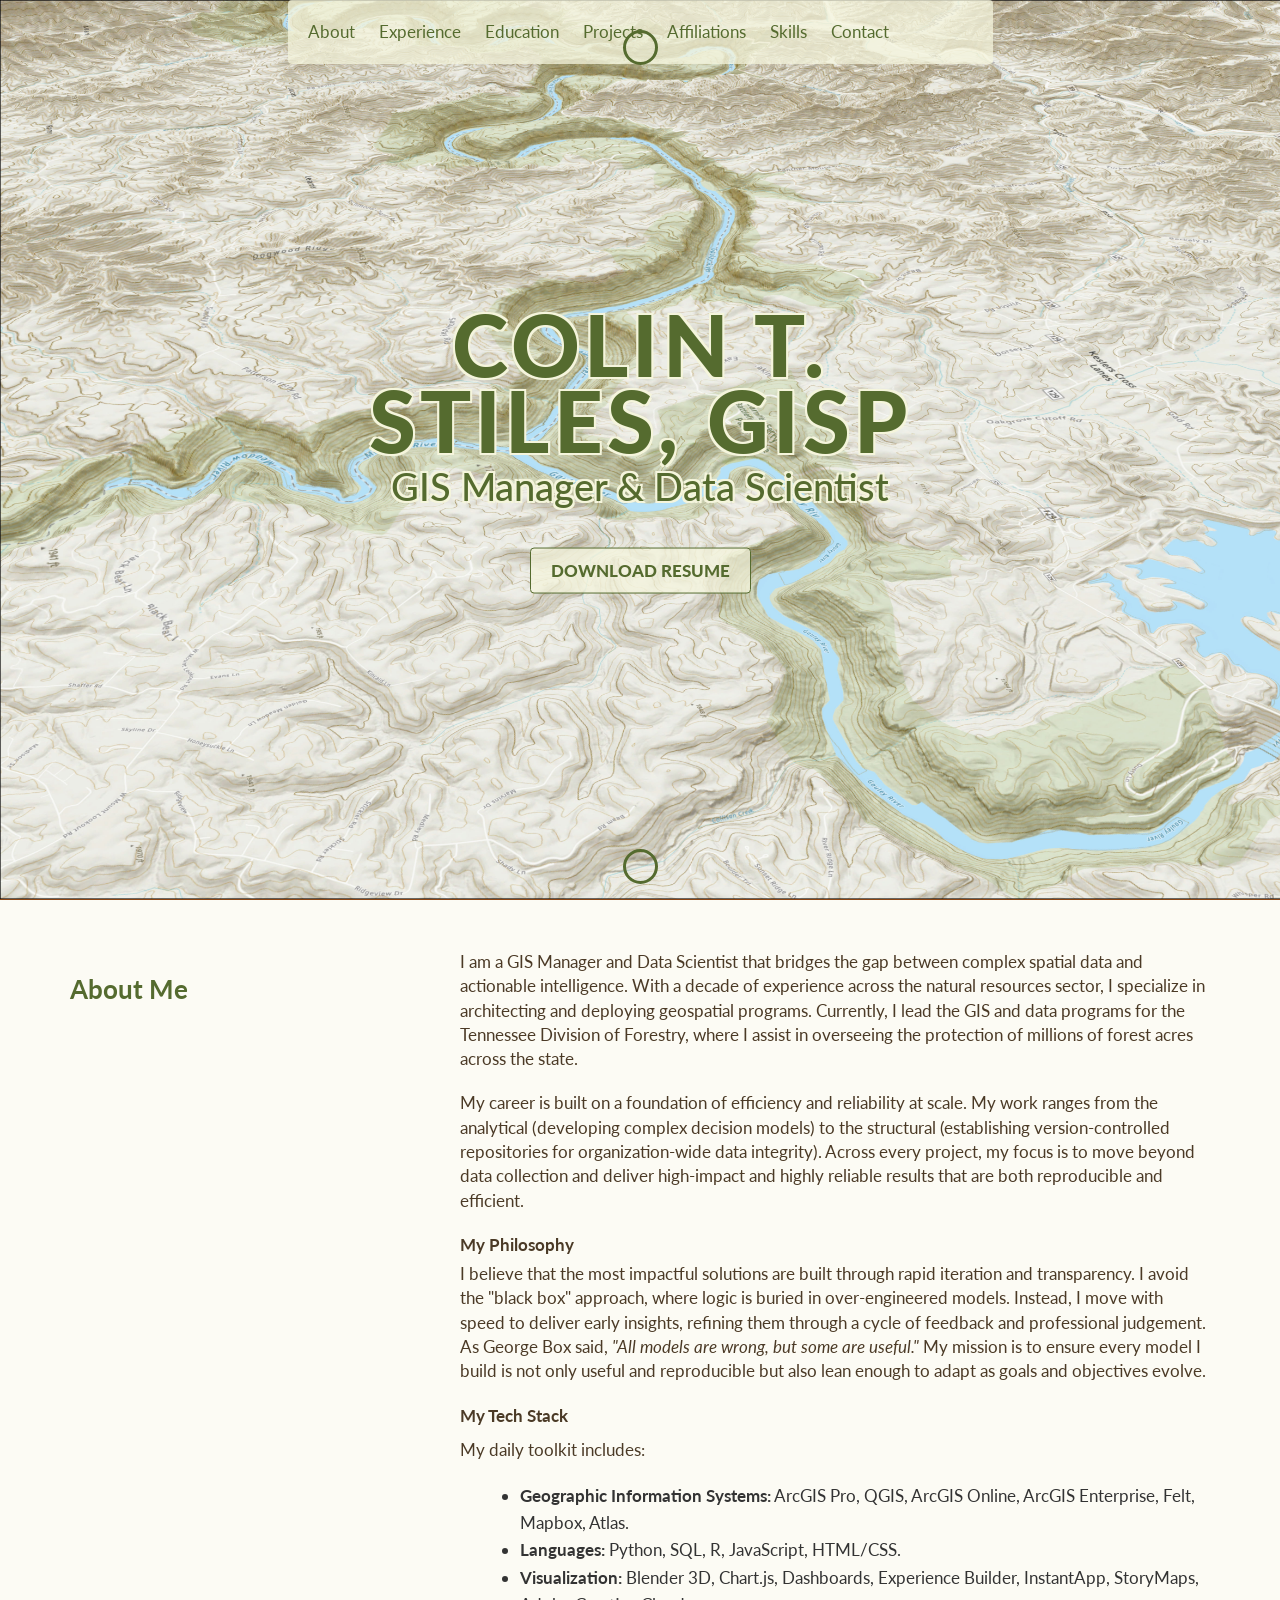
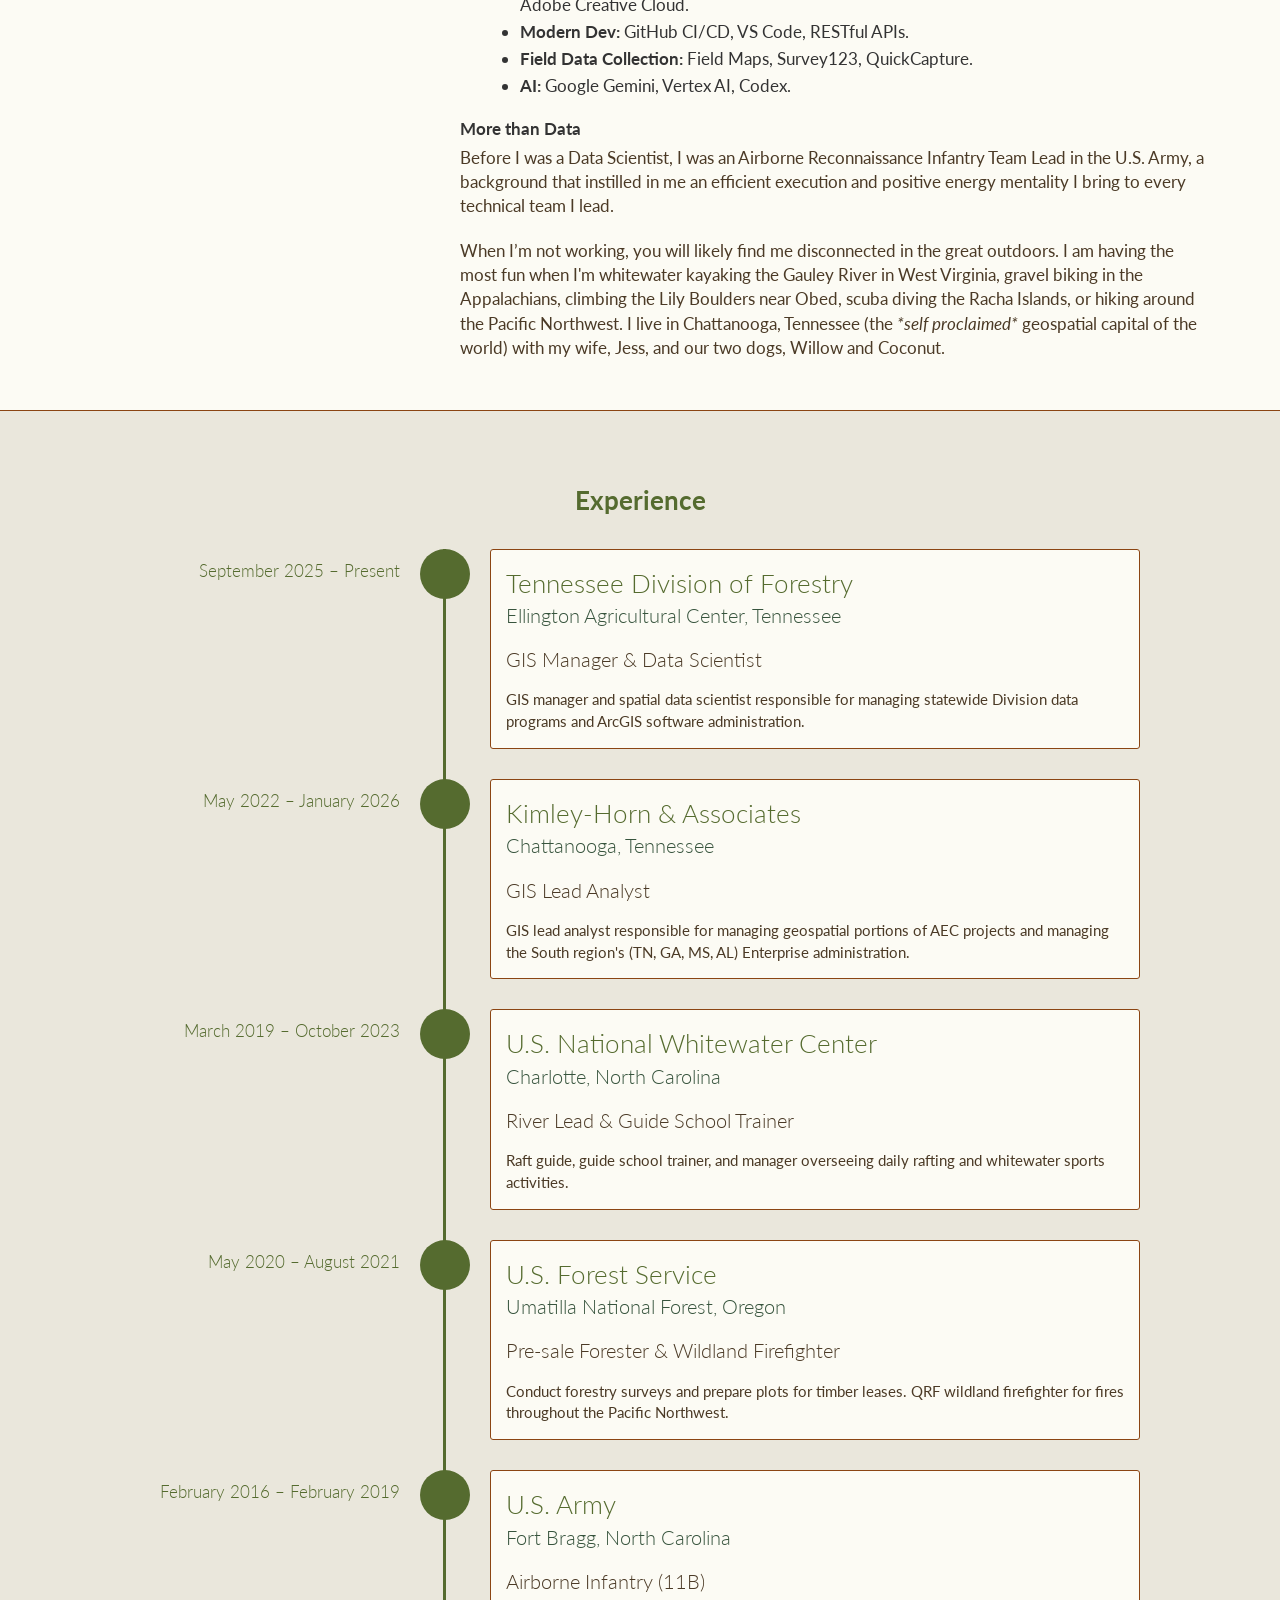
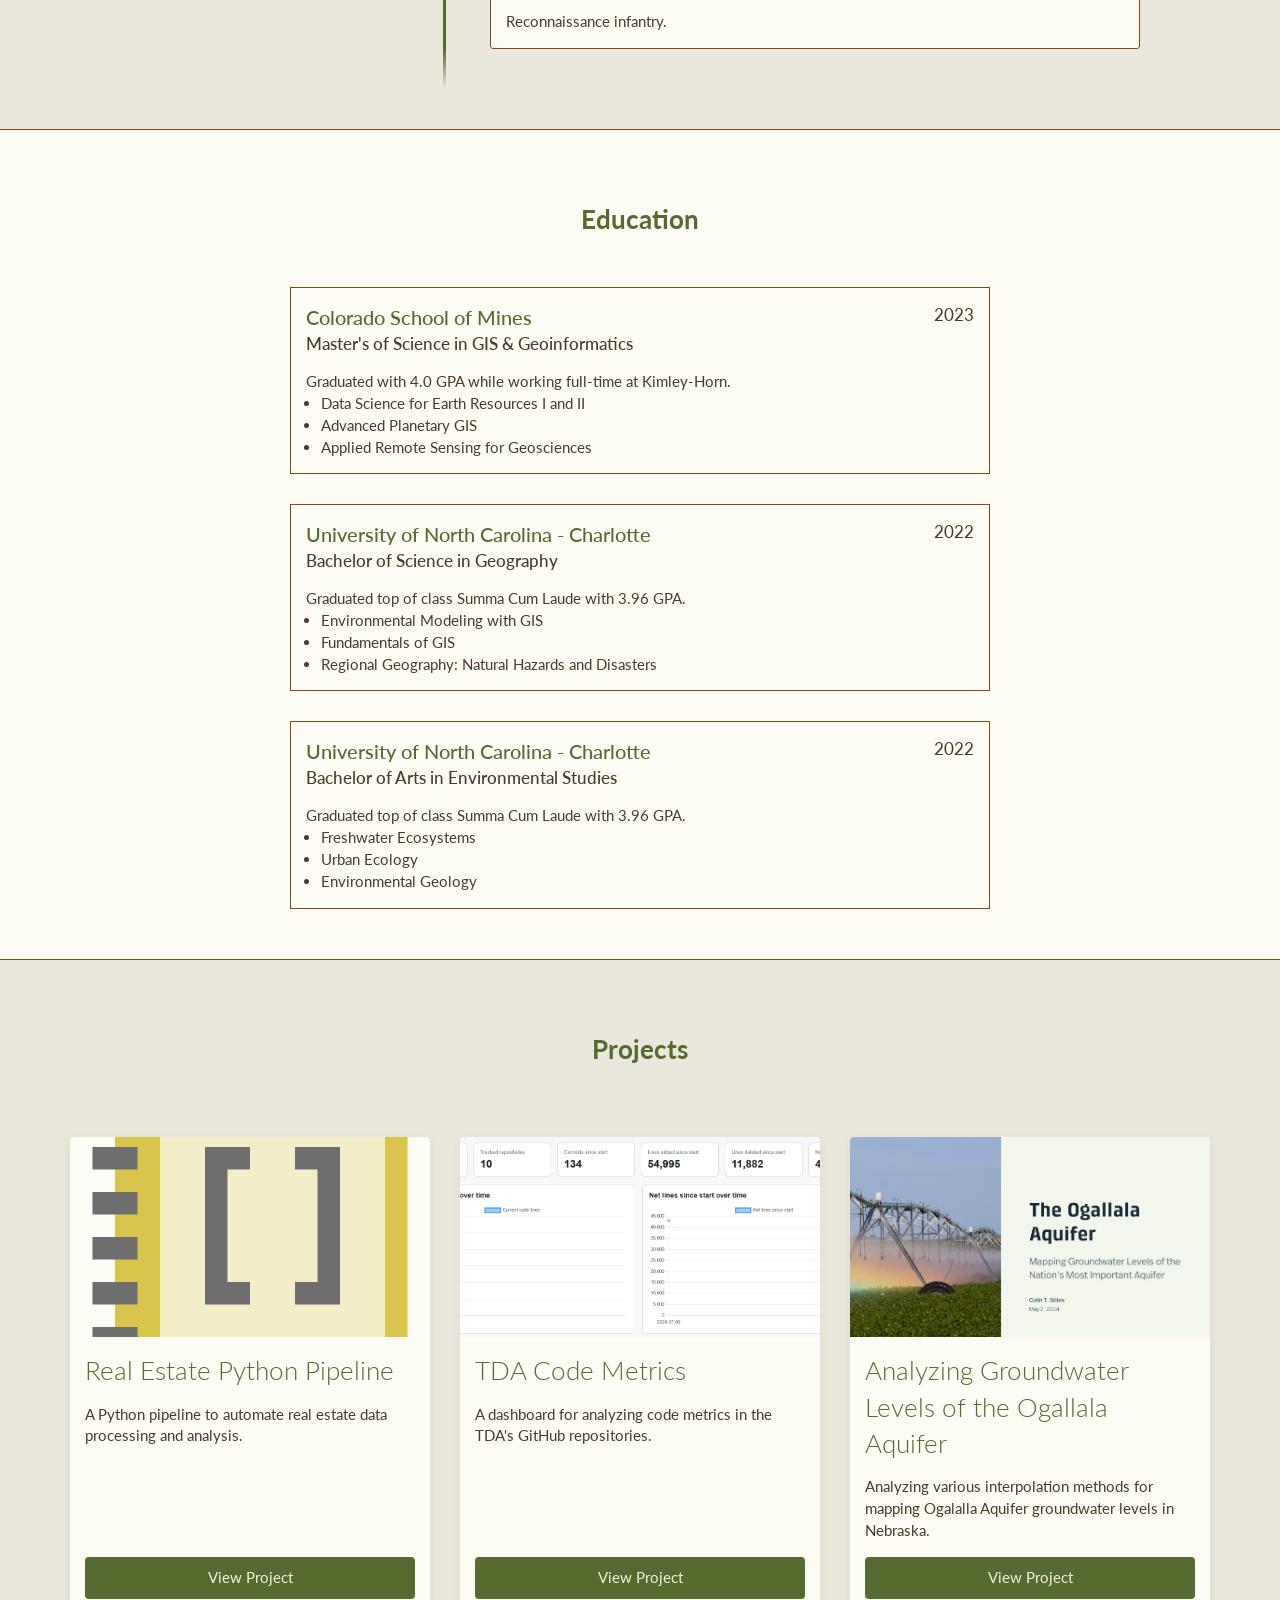
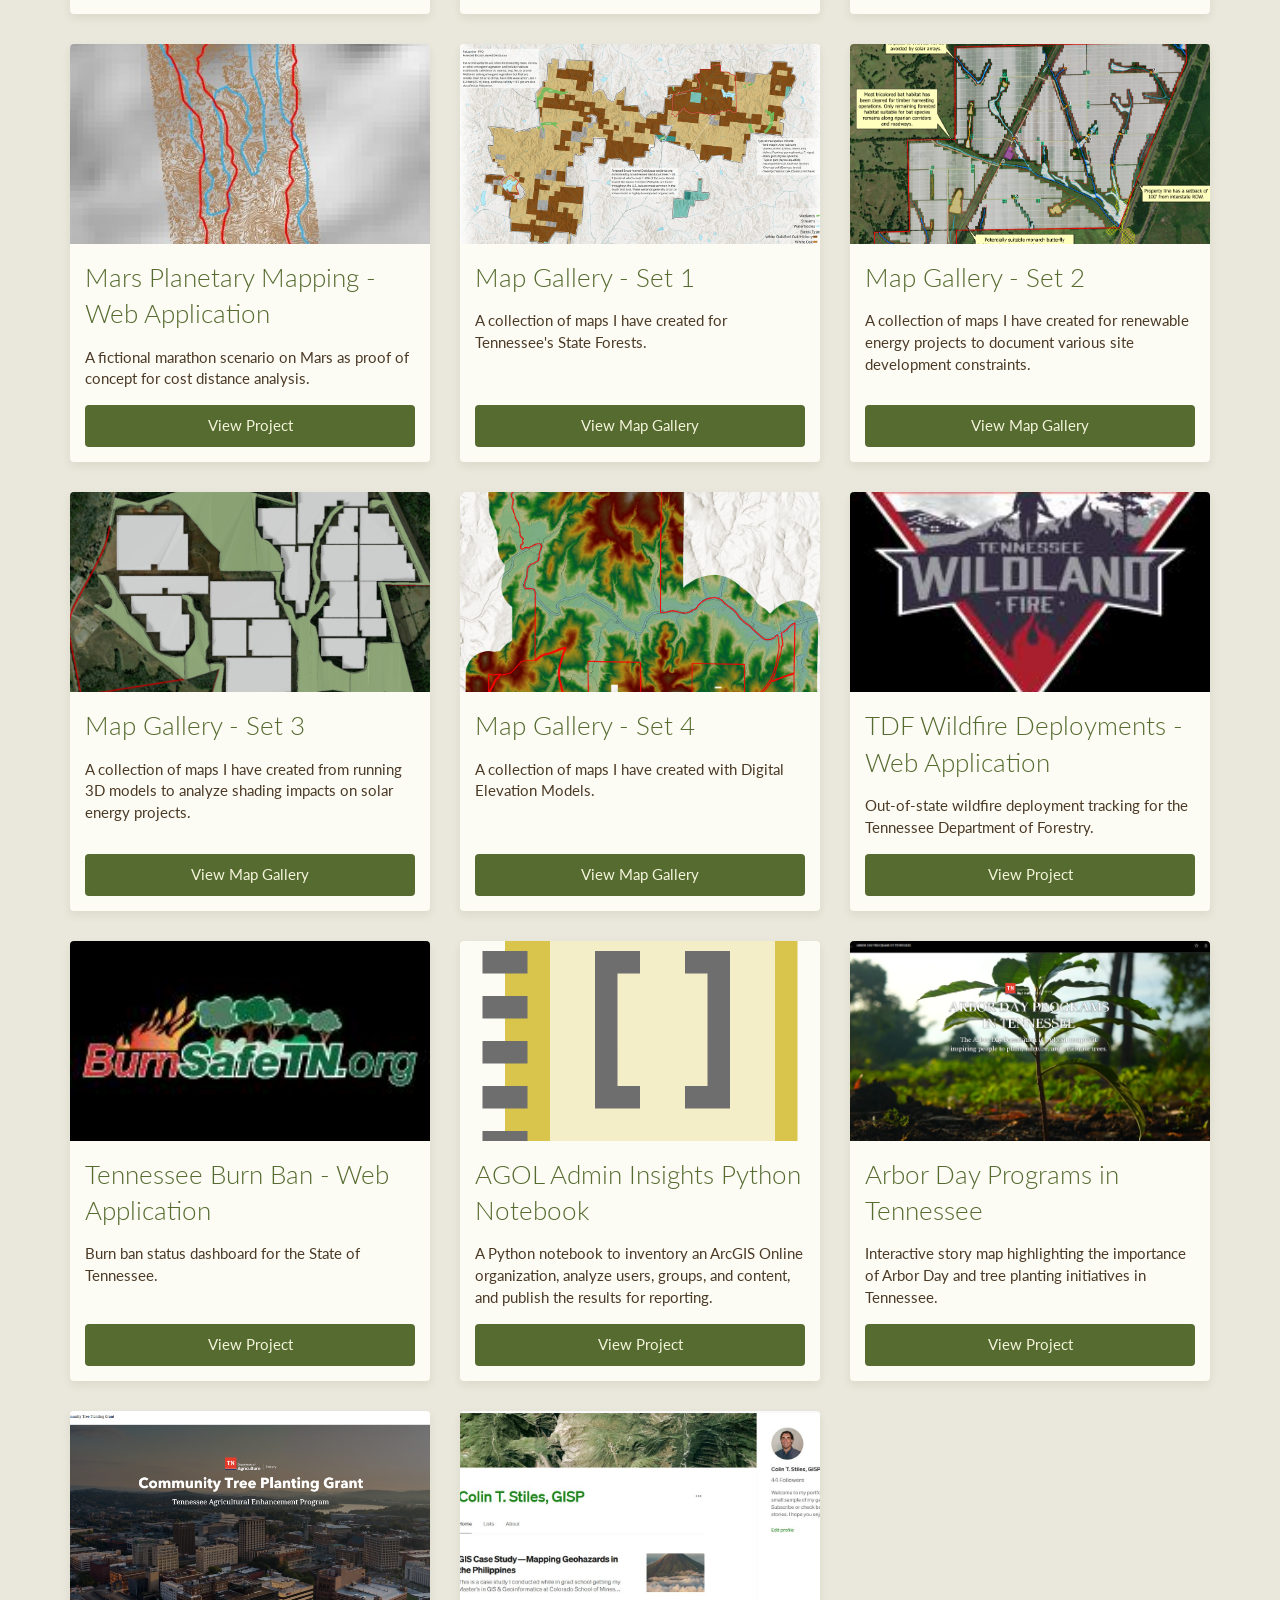
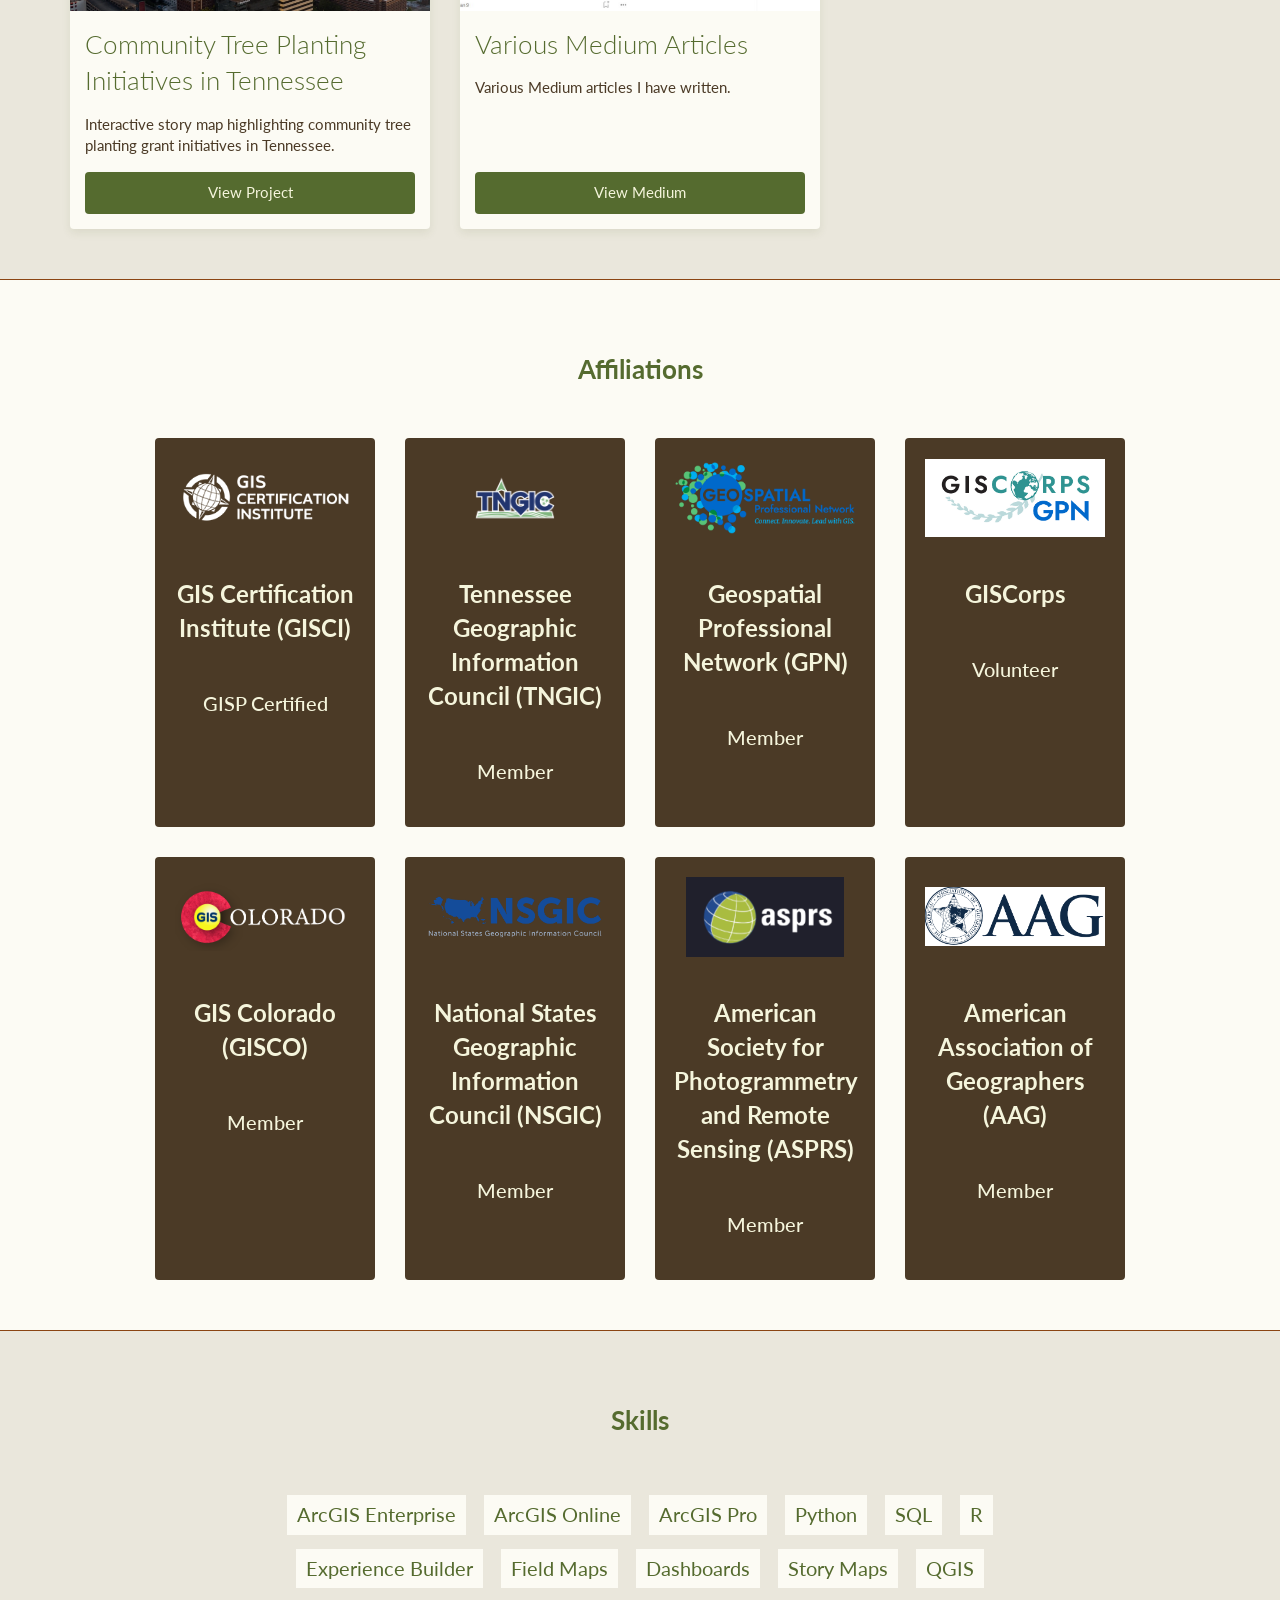
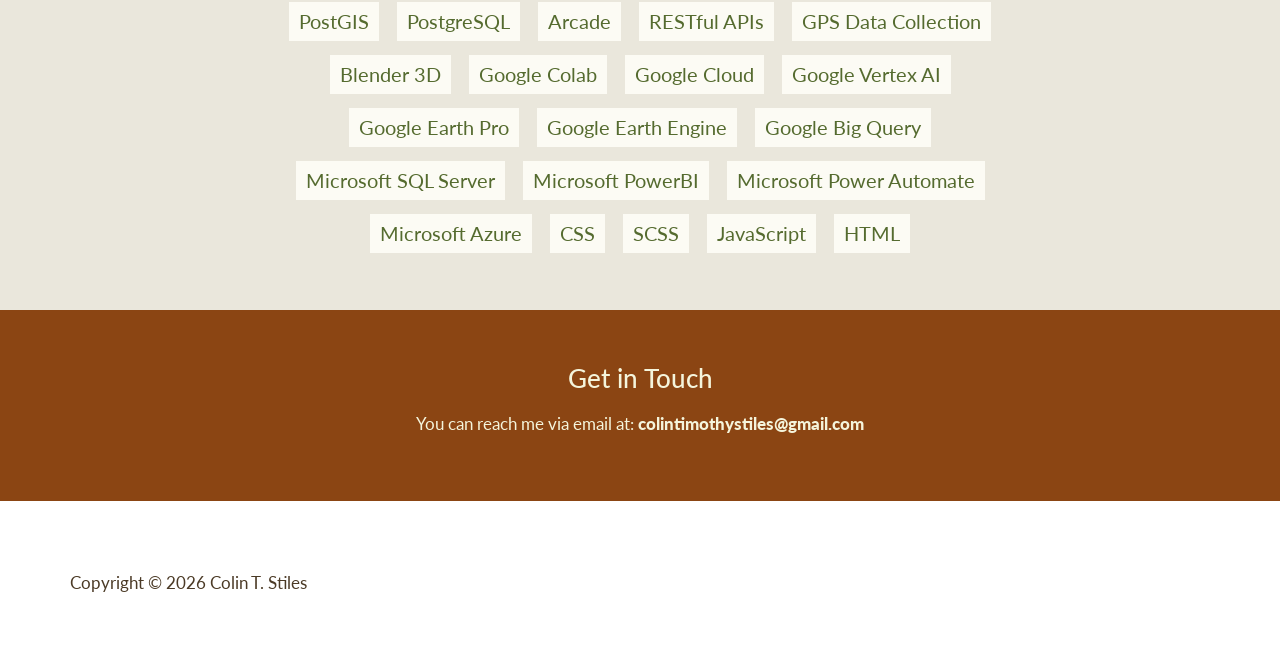
==== index.html @ ffcb3dd1 "Update tech stack details and enhance personal background description for clarity and completeness" ====
<!DOCTYPE html>
<html class="no-js" lang="en">

<head>
    <meta charset="utf-8">
    <meta http-equiv="X-UA-Compatible" content="IE=edge">
    <meta name="viewport" content="width=device-width, initial-scale=1">
    <title>Colin Stiles - Portfolio</title>
	<link rel="shortcut icon" href="images/favicon.ico" type="image/x-icon">
	<link rel="icon" href="images/favicon.ico" type="image/x-icon">
    <link href="https://fonts.googleapis.com/css?family=Lato:300,400,700,900" rel="stylesheet">
    <link rel="stylesheet" href="libs/font-awesome/css/font-awesome.min.css">
    <link href="css/bootstrap.min.css" rel="stylesheet">
    <link href="css/styles.css" rel="stylesheet">
</head>

<body>
    <div id="mobile-menu-open" class="shadow-large">
        <i class="fa fa-bars" aria-hidden="true"></i>
    </div>
    <!-- End #mobile-menu-toggle -->
    <header>
        <div id="mobile-menu-close">
            <span>Close</span> <i class="fa fa-times" aria-hidden="true"></i>
        </div>
        <ul id="menu" class="shadow">
            <li>
                <a href="#about">About</a>
            </li>
            <li>
                <a href="#experience">Experience</a>
            </li>
            <li>
                <a href="#education">Education</a>
            </li>
            <li>
                <a href="#projects">Projects</a>
            </li>
            <li>
                <a href="#affiliations">Affiliations</a>
            </li>
            <li>
                <a href="#skills">Skills</a>
            </li>
            <li>
                <a href="#contact">Contact</a>
            </li>
            <li class="social-link">
                <a href="https://github.com/colinstiles" target="_blank" rel="noopener noreferrer"><i class="fa fa-github" aria-hidden="true"></i></a>
            </li>
            <li class="social-link">
                <a href="https://www.linkedin.com/in/colin-t-stiles-gisp-386717292/" target="_blank" rel="noopener noreferrer"><i class="fa fa-linkedin" aria-hidden="true"></i></a>
            </li>
            <li class="social-link">
                <a href="https://www.medium.com/@colintimothystiles" target="_blank" rel="noopener noreferrer"><i class="fa fa-medium" aria-hidden="true"></i></a>
            </li>
        </ul>
    </header>
    <!-- End header -->

    <div id="lead">
        <div id="lead-content">
            <h1>Colin T. Stiles, GISP</h1>
            <h2>GIS Manager & Data Scientist</h2>
            <a href="images/ColinStiles_PortfolioResume.pdf" download="ColinStiles_PortfolioResume.pdf" class="btn-resume" target="_blank" rel="noopener noreferrer">Download Resume</a>
        </div>
        <!-- End #lead-content -->

        <div id="lead-overlay"></div>

        <div id="lead-down">
            <span>
                <i class="fa fa-chevron-down" aria-hidden="true"></i>
            </span>
        </div>
        <!-- End #lead-down -->
    </div>
    <!-- End #lead -->

    <div id="about">
        <div class="container">
            <div class="row">
                <div class="col-md-4">
                    <h2 class="heading">About Me</h2>
                </div>
                <div class="col-md-8">
					<p style="margin-bottom: 20px;">
						I am a GIS Manager and Data Scientist that bridges the gap between complex spatial data and actionable intelligence. With a decade of experience across
						the natural resources sector, I specialize in architecting and deploying geospatial programs. Currently, I lead the GIS and data programs for the Tennessee Division of Forestry,
						where I assist in overseeing the protection of millions of forest acres across the state.
                    </p>
                    <p style="margin-bottom: 20px;">
						My career is built on a foundation of efficiency and reliability at scale. My work ranges from the analytical (developing complex decision models) to the structural
						(establishing version-controlled repositories for organization-wide data integrity). Across every project, my focus is to move beyond data collection and deliver
						high-impact and highly reliable results that are both reproducible and efficient.
                    </p>
					<p style="margin-bottom: 20px;">
					    <strong style="display: block; margin-bottom: 5px;">My Philosophy</strong>
					    I believe that the most impactful solutions are built through rapid iteration and transparency. I avoid the "black box" approach, where logic is buried in over-engineered
						models. Instead, I move with speed to deliver early insights, refining them through a cycle of feedback and professional judgement. As George Box said,
						<em>"All models are wrong, but some are useful."</em> My mission is to ensure every model I build is not only useful and reproducible but also lean enough to
						adapt as goals and objectives evolve.
					</p>
					<p style="margin-bottom: 20px;">
						<strong style="display: block; margin-bottom: 10px;">My Tech Stack</strong>
					    My daily toolkit includes:</p>
					    <ul style="list-style-type: disc; margin-left: 20px; line-height: 1.6;">
					        <li><strong>Geographic Information Systems:</strong> ArcGIS Pro, QGIS, ArcGIS Online, ArcGIS Enterprise, Felt, Mapbox, Atlas.</li>
                            <li><strong>Languages:</strong> Python, SQL, R, JavaScript, HTML/CSS.</li>
                            <li><strong>Visualization:</strong> Blender 3D, Chart.js, Dashboards, Experience Builder, InstantApp, StoryMaps, Adobe Creative Cloud.</li>
					        <li><strong>Modern Dev:</strong> GitHub CI/CD, VS Code, RESTful APIs.</li>
                            <li><strong>Field Data Collection:</strong> Field Maps, Survey123, QuickCapture.</li>
					        <li><strong>AI:</strong> Google Gemini, Vertex AI, Codex.</li>
					    </ul>
					</p>
					<div style="margin-bottom: 20px;">
						<strong style="display: block; margin-bottom: 5px;">More than Data</strong>
					    <p>Before I was a Data Scientist, I was an Airborne Reconnaissance Infantry Team Lead in the U.S. Army, a background that instilled in me an efficient execution 
					    and positive energy mentality I bring to every technical team I lead.
					</p>
					</div>
					<p>
					    When I’m not working, you will likely find me disconnected in the great outdoors. I am having the most fun when I'm whitewater kayaking the Gauley River
						in West Virginia, gravel biking in the Appalachians, climbing the Lily Boulders near Obed, scuba diving the Racha Islands,
						or hiking around the Pacific Northwest. I live in Chattanooga, Tennessee (the <em>*self proclaimed*</em> geospatial capital of the world)
						with my wife, Jess, and our two dogs, Willow and Coconut.
					</p>
                </div>
            </div>
        </div>
    </div>
    <!-- End #about -->

    <div id="experience" class="background-alt">
        <h2 class="heading">Experience</h2>
        <div id="experience-timeline">
            <div data-date="September 2025 – Present">
                <h3>Tennessee Division of Forestry</h3>
                <h4><a href="https://maps.app.goo.gl/qHg2nu8BiQxvxwNm7" target="_blank">Ellington Agricultural Center, Tennessee</a></h4>
                <h4>GIS Manager & Data Scientist</h4>
                <p>
                    GIS manager and spatial data scientist responsible for managing statewide Division data programs and ArcGIS software administration.
                </p>
            </div>
			
			<div data-date="May 2022 – January 2026">
                <h3>Kimley-Horn & Associates</h3>
                <h4><a href="https://www.google.com/maps/place/Chattanooga,+TN/@35.0847889,-85.4115445,11.5z/data=!4m6!3m5!1s0x886060408a83e785:0x2471261f898728aa!8m2!3d35.0457984!4d-85.3093995!16zL20vMHB6cHo!5m1!1e4?entry=ttu&g_ep=EgoyMDI1MDYyNi4wIKXMDSoASAFQAw%3D%3D" target="_blank">Chattanooga, Tennessee</a></h4>
                <h4>GIS Lead Analyst</h4>
                <p>
                    GIS lead analyst responsible for managing geospatial portions of AEC projects and managing the South region's (TN, GA, MS, AL) Enterprise administration.
                </p>
            </div>

            <div data-date="March 2019 – October 2023">
                <h3>U.S. National Whitewater Center</h3>
                <h4><a href="https://www.google.com/maps/place/U.S.+National+Whitewater+Center/@35.2052213,-80.9873117,11z/data=!4m15!1m8!3m7!1s0x88541fc4fc381a81:0x884650e6bf43d164!2sCharlotte,+NC!3b1!8m2!3d35.2215548!4d-80.840116!16zL20vMGZzYjg!3m5!1s0x8856bd20e3f7debd:0x9f98f6c378221e22!8m2!3d35.2712966!4d-81.0055403!16zL20vMGMybTc1!5m1!1e4?entry=ttu&g_ep=EgoyMDI1MDYyNi4wIKXMDSoASAFQAw%3D%3D" target="_blank">Charlotte, North Carolina</a></h4>
                <h4>River Lead & Guide School Trainer</h4>
                <p>
                    Raft guide, guide school trainer, and manager overseeing daily rafting and whitewater sports activities.
                </p>
            </div>

            <div data-date="May 2020 – August 2021">
                <h3>U.S. Forest Service</h3>
                <h4><a href="https://www.google.com/maps/place/Umatilla+National+Forest/@45.1684298,-118.7522387,8.5z/data=!4m6!3m5!1s0x54a3028b3ef338bb:0xd5a712eedcacbb01!8m2!3d45.1946191!4d-118.6665916!16s%2Fm%2F027n6h9!5m1!1e4?entry=ttu&g_ep=EgoyMDI1MDYyNi4wIKXMDSoASAFQAw%3D%3D" target="_blank">Umatilla National Forest, Oregon</a></h4>
                <h4>Pre-sale Forester & Wildland Firefighter</h4>
                <p>
                    Conduct forestry surveys and prepare plots for timber leases. QRF wildland firefighter for fires throughout the Pacific Northwest. 
                </p>
            </div>

            <div data-date="February 2016 – February 2019">
                <h3>U.S. Army</h3>
                <h4><a href="https://www.google.com/maps/place/Fort+Bragg,+NC/@35.1420913,-79.0428218,13z/data=!3m1!4b1!4m6!3m5!1s0x89ab69d7135bae85:0xf7bfb89710f8ee3f!8m2!3d35.139417!4d-79.0051756!16s%2Fg%2F11bc6b_v5q!5m1!1e4?entry=ttu&g_ep=EgoyMDI1MDYyNi4wIKXMDSoASAFQAw%3D%3D" target="_blank">Fort Bragg, North Carolina</a></h4>
                <h4>Airborne Infantry (11B)</h4>
                <p>
                    Reconnaissance infantry.
                </p>
            </div>
        </div>
    </div>
    <!-- End #experience -->

    <div id="education">
        <h2 class="heading">Education</h2>
        <div class="education-block">
            <h3>Colorado School of Mines</h3>
            <span class="education-date">2023</span>
            <h4>Master's of Science in GIS & Geoinformatics</h4>
            <p>
                Graduated with 4.0 GPA while working full-time at Kimley-Horn.
            </p>
            <ul>
                <li>
                    Data Science for Earth Resources I and II
                </li>
                <li>
                    Advanced Planetary GIS
                </li>
                <li>
                    Applied Remote Sensing for Geosciences
                </li>
            </p>
        </div>
        <!-- End .education-block -->

        <div class="education-block">
            <h3>University of North Carolina - Charlotte</h3>
            <span class="education-date">2022</span>
            <h4>Bachelor of Science in Geography</h4>
            <p>
                Graduated top of class Summa Cum Laude with 3.96 GPA.
            </p>
            <ul>
                <li>
                    Environmental Modeling with GIS
                </li>
                <li>
                    Fundamentals of GIS
                </li>
                <li>
                    Regional Geography: Natural Hazards and Disasters
                </li>
            </ul>
        </div>
        <!-- End .education-block -->

        <div class="education-block">
            <h3>University of North Carolina - Charlotte</h3>
            <span class="education-date">2022</span>
            <h4>Bachelor of Arts in Environmental Studies</h4>
            <p>
                Graduated top of class Summa Cum Laude with 3.96 GPA.
            </p>
            <ul>
                <li>
                    Freshwater Ecosystems
                </li>
                <li>
                    Urban Ecology
                </li>
                <li>
                    Environmental Geology
                </li>
            </ul>
        </div>
        <!-- End .education-block -->
    </div>
    <!-- End #education -->

    <div id="projects" class="background-alt">
        <h2 class="heading">Projects</h2>
        <div class="container">
            <div class="project-grid">

                <div class="project shadow-large">
                    <div class="project-image">
                        <a href="images/python-pipeline.md" target="_blank" rel="noopener noreferrer">
                            <img src="images/agol-notebook.svg" alt="AGOL Notebook" />
                        </a>
                    </div>
                    <div class="project-info">
                        <h3>Real Estate Python Pipeline</h3>
                        <p>
                            A Python pipeline to automate real estate data processing and analysis.
                        </p>
                        <a href="images/python-pipeline.md" target="_blank" rel="noopener noreferrer">View Project</a>
                    </div>
                </div>

                <div class="project shadow-large">
                    <div class="project-image">
                        <a href="https://tn-dept-ag.github.io/tda-code-metrics/" target="_blank" rel="noopener noreferrer">
                            <img src="images/tda_code_metrics.png" alt="TDA Code Metrics" />
                        </a>
                    </div>
                    <div class="project-info">
                        <h3>TDA Code Metrics</h3>
                        <p>
                            A dashboard for analyzing code metrics in the TDA's GitHub repositories.
                        </p>
                        <a href="https://tn-dept-ag.github.io/tda-code-metrics/" target="_blank" rel="noopener noreferrer">View Project</a>
                    </div>
                </div>
                
                <div class="project shadow-large">
                    <div class="project-image">
                        <a href="https://storymaps.arcgis.com/stories/c46fe934dc4e4ff698ecc70ba2a1e865" target="_blank" rel="noopener noreferrer">
                            <img src="images/ogalalla.jpg" alt="Analyzing Groundwater Levels of the Ogalalla Aquifer" />
                        </a>
                    </div>
                    <div class="project-info">
                        <h3>Analyzing Groundwater Levels of the Ogallala Aquifer</h3>
                        <p>
                            Analyzing various interpolation methods for mapping Ogalalla Aquifer groundwater levels in Nebraska.
                        </p>
                        <a href="https://storymaps.arcgis.com/stories/c46fe934dc4e4ff698ecc70ba2a1e865" target="_blank" rel="noopener noreferrer">View Project</a>
                    </div>
                </div>

                <div class="project shadow-large">
                    <div class="project-image">
                        <a href="https://experience.arcgis.com/experience/ded16d793dd6417d8e379103ad1439b5" target="_blank" rel="noopener noreferrer">
                            <img src="images/aram-chaos.jpg" alt="Mars Planetary Mapping - Web Application" />
                        </a>
                    </div>
                    <div class="project-info">
                        <h3>Mars Planetary Mapping - Web Application</h3>
                        <p>
                            A fictional marathon scenario on Mars as proof of concept for cost distance analysis.
                        </p>
                        <a href="https://experience.arcgis.com/experience/ded16d793dd6417d8e379103ad1439b5" target="_blank" rel="noopener noreferrer">View Project</a>
                    </div>
                </div>

                <div class="project shadow-large">
                    <div class="project-image">
                        <a href="images/ColinStiles_MapGallery_Set1.pdf" target="_blank" rel="noopener noreferrer">
                            <img src="images/set-1.png">
                        </a>
                    </div>
                    <div class="project-info">
                        <h3>Map Gallery - Set 1</h3>
                        <p>
                            A collection of maps I have created for Tennessee's State Forests.
                        </p>
                        <a href="images/ColinStiles_MapGallery_Set1.pdf" target="_blank" rel="noopener noreferrer">View Map Gallery</a>
                    </div>
				</div>

                <div class="project shadow-large">
                    <div class="project-image">
                        <a href="images/ColinStiles_MapGallery_Set2.pdf" target="_blank" rel="noopener noreferrer">
                            <img src="images/set-2.png">
                        </a>
                    </div>
                    <div class="project-info">
                        <h3>Map Gallery - Set 2</h3>
                        <p>
                            A collection of maps I have created for renewable energy projects to document various site development constraints.
                        </p>
                        <a href="images/ColinStiles_MapGallery_Set2.pdf" target="_blank" rel="noopener noreferrer">View Map Gallery</a>
                    </div>
				</div>
				
                <div class="project shadow-large">
                    <div class="project-image">
                        <a href="images/ColinStiles_MapGallery_Set3.pdf" target="_blank" rel="noopener noreferrer">
                            <img src="images/set-3.png">
                        </a>
                    </div>
                    <div class="project-info">
                        <h3>Map Gallery - Set 3</h3>
                        <p>
                            A collection of maps I have created from running 3D models to analyze shading impacts on solar energy projects.
                        </p>
                        <a href="images/ColinStiles_MapGallery_Set3.pdf" target="_blank" rel="noopener noreferrer">View Map Gallery</a>
                    </div>
				</div>
				
                <div class="project shadow-large">
                    <div class="project-image">
                        <a href="images/ColinStiles_MapGallery_Set4.pdf" target="_blank" rel="noopener noreferrer">
                            <img src="images/set-4.png">
                        </a>
                    </div>
                    <div class="project-info">
                        <h3>Map Gallery - Set 4</h3>
                        <p>
                            A collection of maps I have created with Digital Elevation Models.
                        </p>
                        <a href="images/ColinStiles_MapGallery_Set4.pdf" target="_blank" rel="noopener noreferrer">View Map Gallery</a>
                    </div>
				</div>

                <div class="project shadow-large">
                    <div class="project-image">
                        <a href="https://experience.arcgis.com/experience/e0c4c13637eb466a96b1e568f033c343" target="_blank" rel="noopener noreferrer">
                            <img src="images/deployment.jpg" alt="TDF Wildfire Deployments - Web Application" />
                        </a>
                    </div>
                    <div class="project-info">
                        <h3>TDF Wildfire Deployments - Web Application</h3>
                        <p>
                            Out-of-state wildfire deployment tracking for the Tennessee Department of Forestry.
                        </p>
                        <a href="https://experience.arcgis.com/experience/e0c4c13637eb466a96b1e568f033c343" target="_blank" rel="noopener noreferrer">View Project</a>
                    </div>
                </div>
				
                <div class="project shadow-large">
                    <div class="project-image">
                        <a href="https://www.arcgis.com/apps/dashboards/1e74706ced2c4062b5fc557ddd24617a" target="_blank" rel="noopener noreferrer">
                            <img src="images/burn-ban.jpg" alt="Tennessee Burn Ban - Web Application" />
                        </a>
                    </div>
                    <div class="project-info">
                        <h3>Tennessee Burn Ban - Web Application</h3>
                        <p>
                            Burn ban status dashboard for the State of Tennessee.
                        </p>
                        <a href="https://www.arcgis.com/apps/dashboards/1e74706ced2c4062b5fc557ddd24617a" target="_blank" rel="noopener noreferrer">View Project</a>
                    </div>
                </div>

                <div class="project shadow-large">
                    <div class="project-image">
                        <a href="images/agol-admin-insights.md" target="_blank" rel="noopener noreferrer">
                            <img src="images/agol-notebook.svg" alt="AGOL Notebook" />
                        </a>
                    </div>
                    <div class="project-info">
                        <h3>AGOL Admin Insights Python Notebook</h3>
                        <p>
                            A Python notebook to inventory an ArcGIS Online organization, analyze users, groups, and content, and publish the results for reporting.
                        </p>
                        <a href="images/agol-admin-insights.md" target="_blank" rel="noopener noreferrer">View Project</a>
                    </div>
                </div>

                <div class="project shadow-large">
                    <div class="project-image">
                        <a href="https://storymaps.arcgis.com/stories/10349a21d68843609e19a37c681db8e7" target="_blank" rel="noopener noreferrer">
                            <img src="images/arbor-day.png" alt="Arbor Day - Story Map" />
                        </a>
                    </div>
                    <div class="project-info">
                        <h3>Arbor Day Programs in Tennessee</h3>
                        <p>
                            Interactive story map highlighting the importance of Arbor Day and tree planting initiatives in Tennessee.
                        </p>
                        <a href="https://storymaps.arcgis.com/stories/10349a21d68843609e19a37c681db8e7" target="_blank" rel="noopener noreferrer">View Project</a>
                    </div>
                </div>

                <div class="project shadow-large">
                    <div class="project-image">
                        <a href="https://storymaps.arcgis.com/stories/deacbee42b3e4f27a91f25894c21d32c" target="_blank" rel="noopener noreferrer">
                            <img src="images/tree-planting.png" alt="Tree Planting - Story Map" />
                        </a>
                    </div>
                    <div class="project-info">
                        <h3>Community Tree Planting Initiatives in Tennessee</h3>
                        <p>
                            Interactive story map highlighting community tree planting grant initiatives in Tennessee.
                        </p>
                        <a href="https://storymaps.arcgis.com/stories/deacbee42b3e4f27a91f25894c21d32c" target="_blank" rel="noopener noreferrer">View Project</a>
                    </div>
                </div>

                <div class="project shadow-large">
                    <div class="project-image">
                        <a href="https://medium.com/@colintimothystiles" target="_blank" rel="noopener noreferrer">
                            <img src="images/medium.jpg" alt="Various Medium Articles" />
                        </a>
                    </div>
                    <div class="project-info">
                        <h3>Various Medium Articles</h3>
                        <p>
                            Various Medium articles I have written.
                        </p>
                        <a href="https://medium.com/@colintimothystiles" target="_blank" rel="noopener noreferrer">View Medium</a>
                    </div>
                </div>
            </div>
        </div>
    </div>
    <!-- End #projects -->

   <div id="affiliations" class="background-alt">
        <h2 class="heading">Affiliations</h2>
        <div class="affiliation-list">
            <div class="affiliation-item shadow">
                <a href="https://www.gisci.org/" target="_blank" rel="noopener noreferrer">
                    <img src="images/gisci_logo.png" alt="GISCI Logo">
                    <h3>GIS Certification Institute (GISCI)</h3>
                    <p>GISP Certified</p>
                </a>
            </div>
            <div class="affiliation-item shadow">
                <a href="https://www.tngic.org/" target="_blank" rel="noopener noreferrer">
                    <img src="images/tngic_logo.png" alt="TNGIC Logo">
                    <h3>Tennessee Geographic Information Council (TNGIC)</h3>
                    <p>Member</p>
                </a>
            </div>
            <div class="affiliation-item shadow">
                <a href="https://thegpn.org/" target="_blank" rel="noopener noreferrer">
                    <img src="images/gpn_logo.png" alt="GPN Logo">
                    <h3>Geospatial Professional Network (GPN)</h3>
                    <p>Member</p>
                </a>
            </div>
            <div class="affiliation-item shadow">
                <a href="https://www.giscorps.org/" target="_blank" rel="noopener noreferrer">
                    <img src="images/giscorps_logo.jpg" alt="GISCorps Logo">
                    <h3>GISCorps</h3>
                    <p>Volunteer</p>
                </a>
            </div>
            <div class="affiliation-item shadow">
                <a href="https://giscolorado.org/" target="_blank" rel="noopener noreferrer">
                    <img src="images/gisco_logo.png" alt="GISCO Logo">
                    <h3>GIS Colorado (GISCO)</h3>
                    <p>Member</p>
                </a>
            </div>
            <div class="affiliation-item shadow">
                <a href="https://www.nsgic.org/" target="_blank" rel="noopener noreferrer">
                    <img src="images/nsgic_logo.png" alt="NSGIC Logo">
                    <h3>National States Geographic Information Council (NSGIC)</h3>
                    <p>Member</p>
                </a>
            </div>
            <div class="affiliation-item shadow">
                <a href="https://www.asprs.org/" target="_blank" rel="noopener noreferrer">
                    <img src="images/asprs_logo.png" alt="ASPRS Logo">
                    <h3>American Society for Photogrammetry and Remote Sensing (ASPRS)</h3>
                    <p>Member</p>
                </a>
            </div>
            <div class="affiliation-item shadow">
                <a href="https://www.aag.org/" target="_blank" rel="noopener noreferrer">
                    <img src="images/aag_logo.png" alt="AAG Logo">
                    <h3>American Association of Geographers (AAG)</h3>
                    <p>Member</p>
                </a>
            </div>
        </div>
    </div>
    <!-- End #affiliations -->

    <div id="skills">
        <h2 class="heading">Skills</h2>
        <ul>
            <li>ArcGIS Enterprise</li>
            <li>ArcGIS Online</li>     
            <li>ArcGIS Pro</li>
            <li>Python</li>
			<li>SQL</li>
			<li>R</li>
            <li>Experience Builder</li>
            <li>Field Maps</li>
            <li>Dashboards</li>
            <li>Story Maps</li>
            <li>QGIS</li>
            <li>PostGIS</li>
            <li>PostgreSQL</li>
            <li>Arcade</li>
            <li>RESTful APIs</li>
            <li>GPS Data Collection</li>
            <li>Blender 3D</li>
            <li>Google Colab</li>
			<li>Google Cloud</li>
			<li>Google Vertex AI</li>
            <li>Google Earth Pro</li>
            <li>Google Earth Engine</li>
            <li>Google Big Query</li>
            <li>Microsoft SQL Server</li>
            <li>Microsoft PowerBI</li>
            <li>Microsoft Power Automate</li>
            <li>Microsoft Azure</li>
            <li>CSS</li>
            <li>SCSS</li>
            <li>JavaScript</li>
            <li>HTML</li>
        </ul>
    </div>
    <!-- End #skills -->

    <div id="contact">
        <h2>Get in Touch</h2>
        <div class="contact-info">
            <p>
                You can reach me via email at: <a href="mailto:colintimothystiles@gmail.com">colintimothystiles@gmail.com</a>
            </p>
        </div>
        </div>
        <!-- End #contact-form -->
    </div>
    <!-- End #contact -->

    <footer>
        <div class="container">
            <div class="row">
                <div class="col-sm-4 copyright">
                    <p>
                        Copyright &copy; <span id="current-year">2026</span> Colin T. Stiles
                    </p>
                </div>
                <div class="col-sm-2 top">
                    <span id="to-top">
                        <i class="fa fa-chevron-up" aria-hidden="true"></i>
                    </span>
                </div>
                <div class="col-sm-6 social">
                    <ul>
                        <li>
                            <a href="https://github.com/colinstiles" target="_blank" rel="noopener noreferrer"><i class="fa fa-github" aria-hidden="true"></i><span class="social-label">Personal</span></a>
                        </li>
                        <li>
                            <a href="https://github.com/colin-tda" target="_blank" rel="noopener noreferrer"><i class="fa fa-github" aria-hidden="true"></i><span class="social-label">Work</span></a>
                        </li>
                        <li>
                            <a href="https://github.com/tn-dept-ag" target="_blank" rel="noopener noreferrer"><i class="fa fa-github" aria-hidden="true"></i><span class="social-label">Org</span></a>
                        </li>
                        <li>
                            <a href="https://www.linkedin.com/in/colin-t-stiles-gisp-386717292/" target="_blank"><i class="fa fa-linkedin" aria-hidden="true"></i><span class="social-label">LinkedIn</span></a>
                        </li>
                        <li>
                            <a href="https://www.medium.com/@colintimothystiles" target="_blank"><i class="fa fa-medium" aria-hidden="true"></i><span class="social-label">Medium</span></a>
                        </li>
                    </ul>
                </div>
            </div>
        </div>
    </footer>
    <!-- End footer -->

    <script src="https://ajax.googleapis.com/ajax/libs/jquery/1.12.4/jquery.min.js"></script>
    <script src="js/scripts.js"></script>
</body>

</html>
---- css/styles.css ----
/*!
    Title: GIS Portfolio
    Version: 1.5
    Last Change: 07/010/2026
    Author: Colin T. Stiles
    Repo: https://github.com/colinstiles/cts-gis-portfolio

    Description: This file contains all the styles associated with the page
    that don't come from third party libraries. This file gets compiled using
    Gulp and send to the /css folder which is then loaded on the page.
*/

:root {
    /* Colors */
    --primary-color: #556B2F; /* Dark Olive Green */
    --primary-color-rgb: 85, 107, 47;
    --secondary-color: #8B4513; /* Saddle Brown */
    --text-color-dark: #4B3A26; /* Dark Brown */
    --text-color-light: #F5F5DC; /* Beige */
    --text-color-light-rgb: 245, 245, 220;
    --background-light: #FCFBF4; /* Very Light Cream */
    --background-dark: #EAE7DC; /* Light Tan */
    --background-dark-rgb: 234, 231, 220;
    --border-color: #D2B48C; /* Tan */

    /* Fonts */
    --font-family-base: 'Lato', sans-serif;
    --font-size-base: 17px;
    --font-size-small: 0.9em;
    --font-size-xsmall: 0.8em;
    --font-weight-light: 300;
    --font-weight-normal: 500;
    --font-weight-bold: 900;
}

body {
    font-family: var(--font-family-base);
    font-size: var(--font-size-base);
}

body.active {
    overflow: hidden;
    z-index: -1;
}

.no-js #experience-timeline>div {
    background: var(--background-light);
    padding: 10px;
    margin-bottom: 10px;
    border: 1px solid var(--border-color);
}

.no-js #experience-timeline>div h3 {
    font-size: 1.5em; /* Consider a variable like var(--font-size-h3) */
    font-weight: var(--font-weight-light);
    color: var(--primary-color);
    display: inline-block;
    margin: 0;
}

.no-js #experience-timeline>div h4 {
    font-size: 1.2em; /* Consider a variable like var(--font-size-h4) */
    font-weight: var(--font-weight-light);
    color: var(--primary-color);
    margin: 0 0 15px 0;
}

.no-js #experience-timeline>div p {
    color: var(--text-color-dark);
    font-size: var(--font-size-small);
    margin: 0;
}

.no-js #experience-timeline:before,
.no-js #experience-timeline:after {
    content: none;
}

/*
========================================
Header
========================================
*/

header {
    position: absolute;
    top: 0;
    left: 0;
    right: 0;
    text-align: center;
    z-index: 10;
    animation-name: dropHeader;
    animation-iteration-count: 1;
    animation-timing-function: ease;
    animation-duration: 0.75s;
    background: transparent; /* This is acceptable, but could be a variable if needed */
}

header ul {
    display: inline-block;
    background: rgba(var(--text-color-light-rgb), 0.75);
    text-align: center;
    padding: 10px;
    margin: 0;
    border-bottom-right-radius: 4px;
    border-bottom-left-radius: 4px;
    border-radius: 4px;
}

header .social-link a {
    padding: 10px 12px;
    font-size: 1.2em;
}

header li {
    display: inline-block;
}

header a {
    display: block;
    color: var(--primary-color);
    padding: 10px;
}

header a:hover {
    color: var(--text-color-light);
    text-decoration: none;
    background: var(--primary-color);
    border-radius: 4px;
}

header a:focus {
    color: var(--primary-color);
    text-decoration: none;
}

header.active {
    display: block;
}

header.sticky {
    position: fixed;
    z-index: 999;
}

#menu.active {
    display: block;
}

#mobile-menu-open {
    display: none;
    cursor: pointer;
    position: fixed;
    right: 15px;
    top: 10px;
    color: var(--primary-color);
    font-size: 1.5em;
    z-index: 20;
    padding: 0 7px;
    border-radius: 4px;
    background: var(--background-light);
}

#mobile-menu-close {
    display: none;
    text-align: right;
    width: 100%;
    background: var(--background-light);
    font-size: 1.5em;
    padding-right: 15px;
    padding-top: 10px;
    cursor: pointer;
    color: var(--primary-color);
}

#mobile-menu-close span {
    font-size: 0.5em;
    text-transform: uppercase;
}

#mobile-menu-close i {
    vertical-align: middle;
}

#lead {
    position: relative;
    height: 100vh;
    min-height: 500px;
    max-height: 1080px;
    background: url(../images/lead-bg.jpg);
    background-size: cover;
    padding: 15px;
    border-bottom: 1px solid var(--secondary-color);
    overflow: hidden;
}

#lead-content {
    position: absolute;
    z-index: 10;
    top: 50%;
    left: 50%;
    transform: translate(-50%, -50%);
    text-align: center;
}

#lead-content h1,
#lead-content h2 {
    margin: 0;
}

#lead-content h1 {
    color: var(--primary-color);
    font-weight: var(--font-weight-bold);
    font-size: 5em;
    text-transform: uppercase;
    letter-spacing: 0.05em;
    line-height: 0.9em;
    text-shadow:
    -2px -2px 0 var(--text-color-light),
    2px -2px 0 var(--text-color-light),
    -2px 2px 0 var(--text-color-light),
    2px 2px 0 var(--text-color-light);
}

#lead-content h2 {
    color: var(--primary-color);
    font-weight: var(--font-weight-normal);
    font-size: 2.25em;
    margin-bottom: 15px;
    text-shadow:
    -2px -2px 0 var(--text-color-light),
    2px -2px 0 var(--text-color-light),
    -2px 2px 0 var(--text-color-light),
    2px 2px 0 var(--text-color-light);
}

#lead-content .btn-resume {
    display: inline-block;
    padding: 10px 20px;
    margin-top: 20px;
    font-weight: var(--font-weight-bold);
    text-transform: uppercase;
    color: var(--primary-color);
    background: rgba(var(--text-color-light-rgb), 0.75);
    border: 1px solid var(--primary-color);
    border-radius: 4px;
    transition: all 0.3s ease;
}

#lead-content .btn-resume:hover {
    background: var(--primary-color);
    color: var(--text-color-light);
    text-decoration: none;
}

#lead-overlay {
    position: absolute;
    height: 100%;
    width: 100%;
    top: 0;
    right: 0;
    bottom: 0;
    left: 0;
    background: transparent; /* This is acceptable, but could be a variable if needed */
    z-index: 1;
}

#lead-down {
    position: absolute;
    left: 0;
    right: 0;
    width: 100%;
    text-align: center;
    z-index: 10;
    bottom: 15px;
    color: var(--primary-color);
}

#lead-down span {
    cursor: pointer;
    display: block;
    margin: 0 auto;
    width: 35px;
    height: 35px;
    border-radius: 50%;
    border: 3px solid var(--primary-color);
    text-align: center;
}

#lead-down i {
    animation: pulsate 1.5s ease;
    animation-iteration-count: infinite;
    padding-top: 5px;
}

@keyframes dropHeader {
    0% {
        transform: translateY(-100%);
    }

    100% {
        transform: translateY(0);
    }
}

/*
========================================
About
========================================
*/

#about {
    padding: 50px 15px;
    border-bottom: 1px solid var(--secondary-color);
    background: var(--background-light);
}

@keyframes pulsate {
    0% {
        transform: scale(1, 1);
    }

    50% {
        transform: scale(1.2, 1.2);
    }

    100% {
        transform: scale(1, 1);
    }
}

#about h2 {
    color: var(--primary-color);
}

#about p {
    color: var(--text-color-dark);
    margin: 0;
}

/*
========================================
Experience
========================================
*/

#experience {
    padding: 50px 15px;
    text-align: center;
    background: var(--background-dark);
    border-bottom: 1px solid var(--secondary-color);
    background: var(--background-dark);
    border-bottom: 1px solid var(--secondary-color);
}

#experience h2 {
    color: var(--primary-color);
}

#experience-timeline {
    margin: 30px auto 0 auto;
    position: relative;
    max-width: 1000px;
}

#experience-timeline:before {
    position: absolute;
    content: '';
    top: 0;
    bottom: 0;
    left: 303px;
    right: auto;
    height: 100%;
    width: 3px;
    background: var(--primary-color);
    z-index: 0;
}

#experience-timeline:after {
    position: absolute;
    content: '';
    width: 3px;
    height: 40px;
    background: var(--primary-color);
    background: linear-gradient(to bottom, var(--primary-color), rgba(var(--primary-color-rgb), 0));
    top: 100%;
    left: 303px;
}

.vtimeline-content {
    margin-left: 350px;
    background: var(--background-light);
    border: 1px solid var(--secondary-color);
    padding: 15px;
    border-radius: 3px;
    text-align: left;
}

.vtimeline-content h3 {
    font-size: 1.5em; /* Consider a variable like var(--font-size-h3) */
    font-weight: var(--font-weight-light);
    color: var(--primary-color);
    display: inline-block;
    margin: 0;
}

.vtimeline-content h4 {
    font-size: 1.2em; /* Consider a variable like var(--font-size-h4) */
    font-weight: var(--font-weight-light);
    color: var(--text-color-dark);
    margin: 0 0 15px 0;
}

.vtimeline-content p {
    color: var(--text-color-dark);
    font-size: var(--font-size-small);
    margin: 0;
}

.vtimeline-point {
    position: relative;
    display: block;
    vertical-align: top;
    margin-bottom: 30px;
}

.vtimeline-icon {
    position: relative;
    color: var(--text-color-light);
    width: 50px;
    height: 50px;
    background: var(--primary-color);
    border-radius: 50%;
    float: left;
    z-index: 99;
    margin-left: 280px;
}

.vtimeline-icon i {
    display: block;
    font-size: 2em;
    margin-top: 10px;
}

.vtimeline-date {
    width: 260px;
    text-align: right;
    position: absolute;
    left: 0;
    top: 10px;
    font-weight: var(--font-weight-light);
    color: var(--primary-color);
}

/*
========================================
Education
========================================
*/

#education {
    padding: 50px 15px 20px 15px; /* Consider a variable for section padding */
    border-bottom: 1px solid var(--secondary-color);
    text-align: center;
    background: var(--background-light);
}

#education h2 {
    color: var(--primary-color);
    margin-bottom: 50px;
}

.education-block {
    max-width: 700px;
    margin: 0 auto 30px auto;
    padding: 15px;
    border: 1px solid var(--secondary-color);
    text-align: left;
}

.education-block h3 {
    font-weight: var(--font-weight-normal);
    float: left;
    margin: 0;
    color: var(--primary-color);
}

.education-block span {
    color: var(--text-color-dark);
    float: right;
}

.education-block h4 {
    color: var(--text-color-dark);
    clear: both;
    font-weight: var(--font-weight-normal);
    margin: 0 0 15px 0;
}

.education-block p,
.education-block ul {
    margin: 0;
    color: var(--text-color-dark);
    font-size: var(--font-size-small);
}

.education-block ul {
    padding: 0 0 0 15px;
}

/*
========================================
Projects
========================================
*/

#projects {
    padding: 50px 15px;
    border-bottom: 1px solid var(--secondary-color);
    background: var(--background-dark);
    text-align: center;
}

#projects h2 {
    color: var(--primary-color);
    margin-bottom: 50px;
}

.project-grid {
    display: grid;
    grid-template-columns: repeat(auto-fill, minmax(300px, 1fr));
    gap: 30px;
    margin-top: 20px;
}

.project {
    position: relative;
    overflow: hidden;
    background: var(--background-light);
    border-radius: 4px;
    box-shadow: 0 4px 8px rgba(var(--primary-color-rgb), 0.1);
    transition: transform 0.3s ease, box-shadow 0.3s ease;
}

.project:hover {
    transform: translateY(-5px);
    box-shadow: 0 6px 12px rgba(var(--primary-color-rgb), 0.2);
}

.project-image {
    float: left;
    width: 100%;
    height: 200px;
    overflow: hidden;
}

.project-image img {
    width: 100%;
    height: 100%;
    object-fit: cover;
    display: block;
}

.project-info {
    padding: 15px;
    text-align: left;
    display: flex;
    flex-direction: column;
    justify-content: space-between;
    height: calc(100% - 200px);
}

.project-info h3 {
    font-size: 1.5em; /* Consider a variable like var(--font-size-h3) */
    font-weight: var(--font-weight-light);
    color: var(--primary-color);
    margin: 0 0 15px 0;
}

.project-info p {
    color: var(--text-color-dark);
    margin: 0 0 15px 0; /* Consider a variable for margin-bottom on paragraphs */
    font-size: var(--font-size-small);
}

.project-info a {
    display: inline-block;
    padding: 10px 15px;
    background-color: var(--primary-color);
    color: var(--text-color-light);
    text-decoration: none;
    text-align: center;
    margin-top: auto;
    border-radius: 4px;
    transition: background-color 0.3s ease;
    font-size: var(--font-size-small);
}

.project-info a:hover {
    background-color: var(--background-light);
    color: var(--primary-color);
    border: 1px solid var(--primary-color);
}

.project.gallery {
    width: 100%;
}

.project.gallery .project-info{
    margin: 0;
    padding: 15px;
    height: auto;
}

.project.gallery .gallery-item {
    display: grid;
    grid-template-columns: repeat(auto-fill, minmax(200px, 1fr));
    gap: 10px;
    margin-top: 10px;
}

.project.gallery .gallery-item img {
    width: 100%;
    border-radius: 4px;
    aspect-ratio: 1;
    object-fit: cover;
}

.project.gallery .gallery-item p{
    font-size: var(--font-size-xsmall);
    color: var(--text-color-dark);
    text-align: center;
}

@media (max-width: 768px) {
    .project-image {
        height: 150px;
    }
    .project-info {
        padding: 10px;
        height: auto;
    }
    .project-info h3{
        font-size: 1em;
    }
}

.no-image .project-info {
    position: relative;
    margin: 0;
    padding: 30px 15px;
    transform: none;
}

#more-projects {
    display: none;
}

/*
========================================
Affiliations
========================================
*/

#affiliations {
    padding: 50px 15px;
    text-align: center;
    border-bottom: 1px solid var(--secondary-color);
    background: var(--background-light);
}

#affiliations h2 {
    color: var(--primary-color);
    margin-bottom: 50px;
}

.affiliation-list {
    display: flex;
    flex-wrap: wrap;
    justify-content: center;
    gap: 30px;
    max-width: 1000px;
    margin: 0 auto;
}

.affiliation-item {
    background: var(--text-color-dark);
    border-radius: 4px;
    width: 220px;
    transition: transform 0.3s ease, box-shadow 0.3s ease;
}

.affiliation-item:hover {
    transform: translateY(-5px);
    box-shadow: 0 6px 12px rgba(0, 0, 0, 0.2);
}

.affiliation-item a {
    display: flex;
    flex-direction: column;
    align-items: center;
    padding: 20px;
    text-decoration: none;
    color: var(--text-color-light);
    height: 100%;
    font-weight: var(--font-weight-normal);
    font-size: 1.2em;
}

.affiliation-item img {
    height: 80px;
    margin-bottom: 15px;
    max-width: 100%;
    object-fit: contain;
}

/*
========================================
Skills
========================================
*/

#skills {
    padding: 50px 15px;
    text-align: center;
    background: var(--background-dark);
}

#skills h2 {
    color: var(--primary-color);
    margin-bottom: 50px;
}

#skills ul {
    display: block;
    margin: 0 auto;
    padding: 0; /* Consider a variable for padding on skills list */
    max-width: 800px;
}

#skills li {
    display: inline-block;
    margin: 7px;
    padding: 5px 10px;
    color: var(--primary-color);
    background: var(--background-light);
    list-style: none;
    cursor: default;
    font-size: 1.2em;
}

/*
========================================
Contact
========================================
*/

#contact {
    padding: 50px 15px;
    background: var(--secondary-color);
    text-align: center;
}

#contact h2 {
    margin: 0 0 15px 0; /* Consider a variable for margin-bottom on headings */
    color: var(--text-color-light);
    font-weight: var(--font-weight-normal);
}

#contact p  {
    color: var(--text-color-light);
    margin: 0 0 15px 0; /* Consider a variable for margin-bottom on paragraphs */
    font-size: var(--font-size-normal);
}

#contact a {
    color: var(--text-color-light);
    margin: 0 0 15px 0; /* Consider a variable for margin-bottom on links */
    font-size: var(--font-size-normal);
    font-weight: var(--font-weight-bold);
}

/*
========================================
Optional Section
========================================
*/

.optional-section {
    padding: 50px 15px;
    text-align: center; /* Consider a variable for section padding */
    border-top: 1px solid var(--secondary-color);
}

.optional-section h2 {
    color: var(--primary-color);
}

.optional-section-block {
    max-width: 700px;
    margin: 0 auto 30px auto;
    padding: 15px;
    border: 1px solid var(--secondary-color);
    background: var(--background-light);
    text-align: left;
}

.optional-section-block h3 {
    font-weight: var(--font-weight-normal);
    margin: 0 0 15px 0; /* Consider a variable for margin-bottom on headings */
    color: var(--primary-color);
}

.optional-section-block h4 {
    color: var(--text-color-dark);
    clear: both;
    font-weight: var(--font-weight-normal);
    margin: 0 0 15px 0; /* Consider a variable for margin-bottom on headings */
}

.optional-section-block p,
.optional-section-block ul {
    margin: 0 0 15px 0; /* Consider a variable for margin-bottom on paragraphs */
    color: var(--text-color-dark);
    font-size: var(--font-size-small);
}

.optional-section-block ul {
    padding: 0 0 0 15px;
}

/*
========================================
Footer
========================================
*/

footer {
    padding: 50px 0;
}

.copyright {
    padding-top: 20px;
}

.copyright p {
    margin: 0; /* Consider a variable for margin-bottom on paragraphs */
    color: var(--text-color-dark);
}

.top {
    position: absolute;
    left: 0;
    right: 0;
    width: 100%;
    text-align: center;
    z-index: 10;
    top: 15px;
    color: var(--primary-color);
}

.top span {
    cursor: pointer;
    display: block;
    margin: 15px auto 0 auto;
    width: 35px;
    height: 35px;
    border-radius: 50%;
    border: 3px solid var(--primary-color);
    text-align: center;
}

.top i {
    animation: pulsate 1.5s ease;
    animation-iteration-count: infinite;
    padding-bottom: 5px;
}

.social {
    text-align: right;
}

.social ul {
    margin: 5px 0 0 0; /* Consider a variable for margin-top on social icons */
    padding: 2px; /* Consider a variable for padding on social icons */
}

.social li {
    display: inline-block;
    position: relative;
    font-size: 1.25em;
    list-style: none;
    margin: 0 5px;
}

.social .social-label {
    visibility: hidden;
    opacity: 0;
    background-color: var(--text-color-dark);
    color: var(--text-color-light);
    text-align: center;
    border-radius: 4px;
    padding: 5px 8px;
    position: absolute;
    z-index: 1;
    bottom: 140%;
    left: 50%;
    transform: translateX(-50%);
    transition: opacity 0.3s ease, visibility 0.3s ease;
    font-size: 0.8em;
    white-space: nowrap;
}

.social a:hover .social-label {
    visibility: visible;
    opacity: 1;
}

@media only screen and (max-width: 750px) {
    #experience-timeline:before,
    #experience-timeline:after {
        left: 23px;
    }

    .vtimeline-date {
        width: auto;
        text-align: left;
        position: relative;
        margin-bottom: 15px;
        display: block;
        margin-left: 70px;
    }

    .vtimeline-icon {
        margin-left: 0;
    }

    .vtimeline-content {
        margin-left: 70px;
    }
}

@media only screen and (max-width: 992px) {
    #lead {
        height: auto;
        min-height: auto;
        max-height: auto;
        padding: 100px 15px;
    }

    #lead-content {
        position: relative;
        transform: none;
        left: auto;
        top: auto;
    }

    #lead-content h1 {
        font-size: 3em;
    }

    #lead-content h2 {
        font-size: 1.75em;
    }

    #about {
        text-align: center;
    }

    #about p {
        text-align: left;
    }
}

@media only screen and (max-width: 768px) {
    header {
        position: fixed;
        display: none;
        z-index: 999;
        animation: none;
        bottom: 0;
        height: 100%;
    }

    #mobile-menu-open,
    #mobile-menu-close {
        display: block;
    }

    #menu {
        height: 100%;
        overflow-y: auto;
        box-shadow: none;
        border-radius: 0;
        width: 100%;
    }

    #menu li {
        display: block;
        margin-bottom: 10px;
    }

    #lead-content h1 {
        font-size: 2em;
    }

    #lead-content h2 {
        font-size: 1.3em;
    }

    #lead-content a {
        padding: 10px 20px;
    }

    #lead-down {
        display: none;
    }

    .education-block h3,
    .education-block span {
        float: none;
    }

    .project-image {
        display: none;
    }

    .project-info {
        position: relative;
        margin: 0;
        padding: 30px 15px;
        top: auto;
        transform: none;
    }

    footer {
        text-align: center;
    }

    .social {
        text-align: center;
    }
}

@media only screen and (max-width: 480px) {
    #lead-content h1 {
        font-size: 1.5em;
    }

    #lead-content h2 {
        font-size: 1em;
    }

    #lead-content a {
        font-size: 0.9em;
        padding: 5px 10px;
    }
}
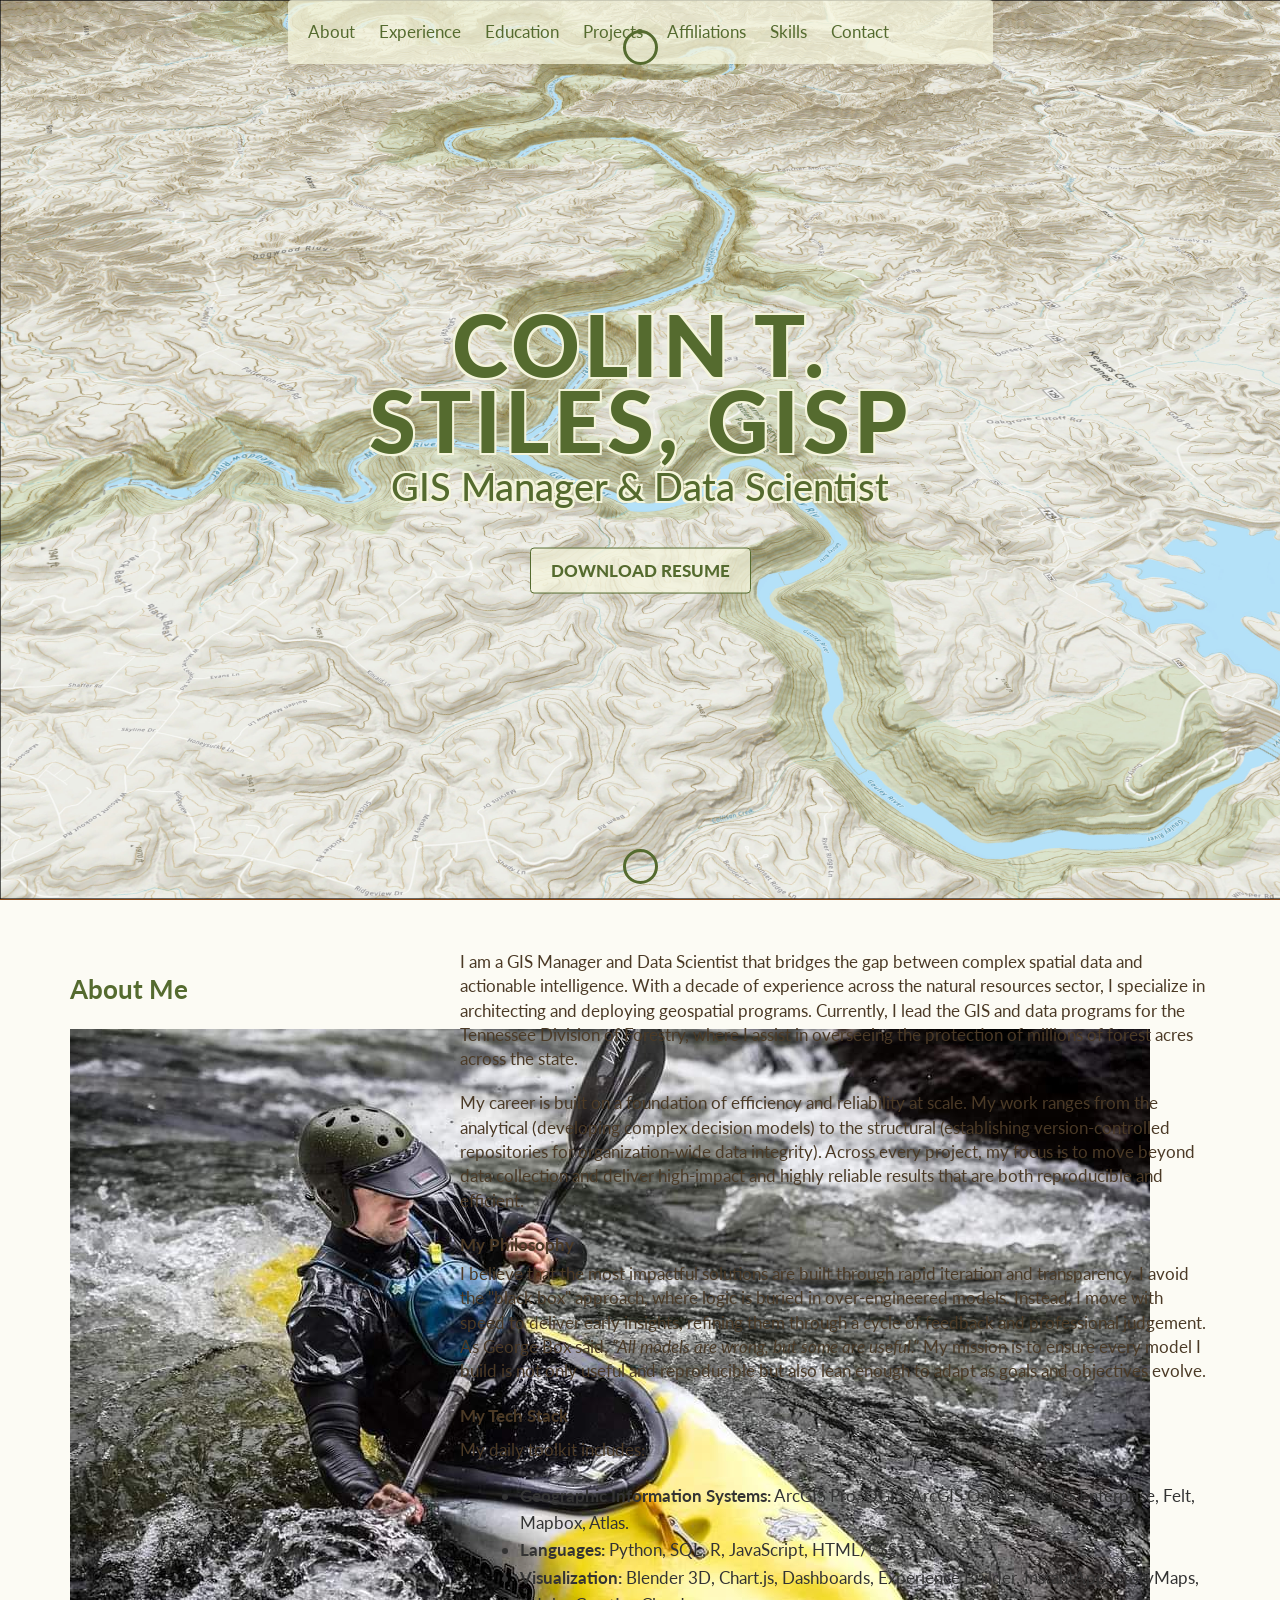
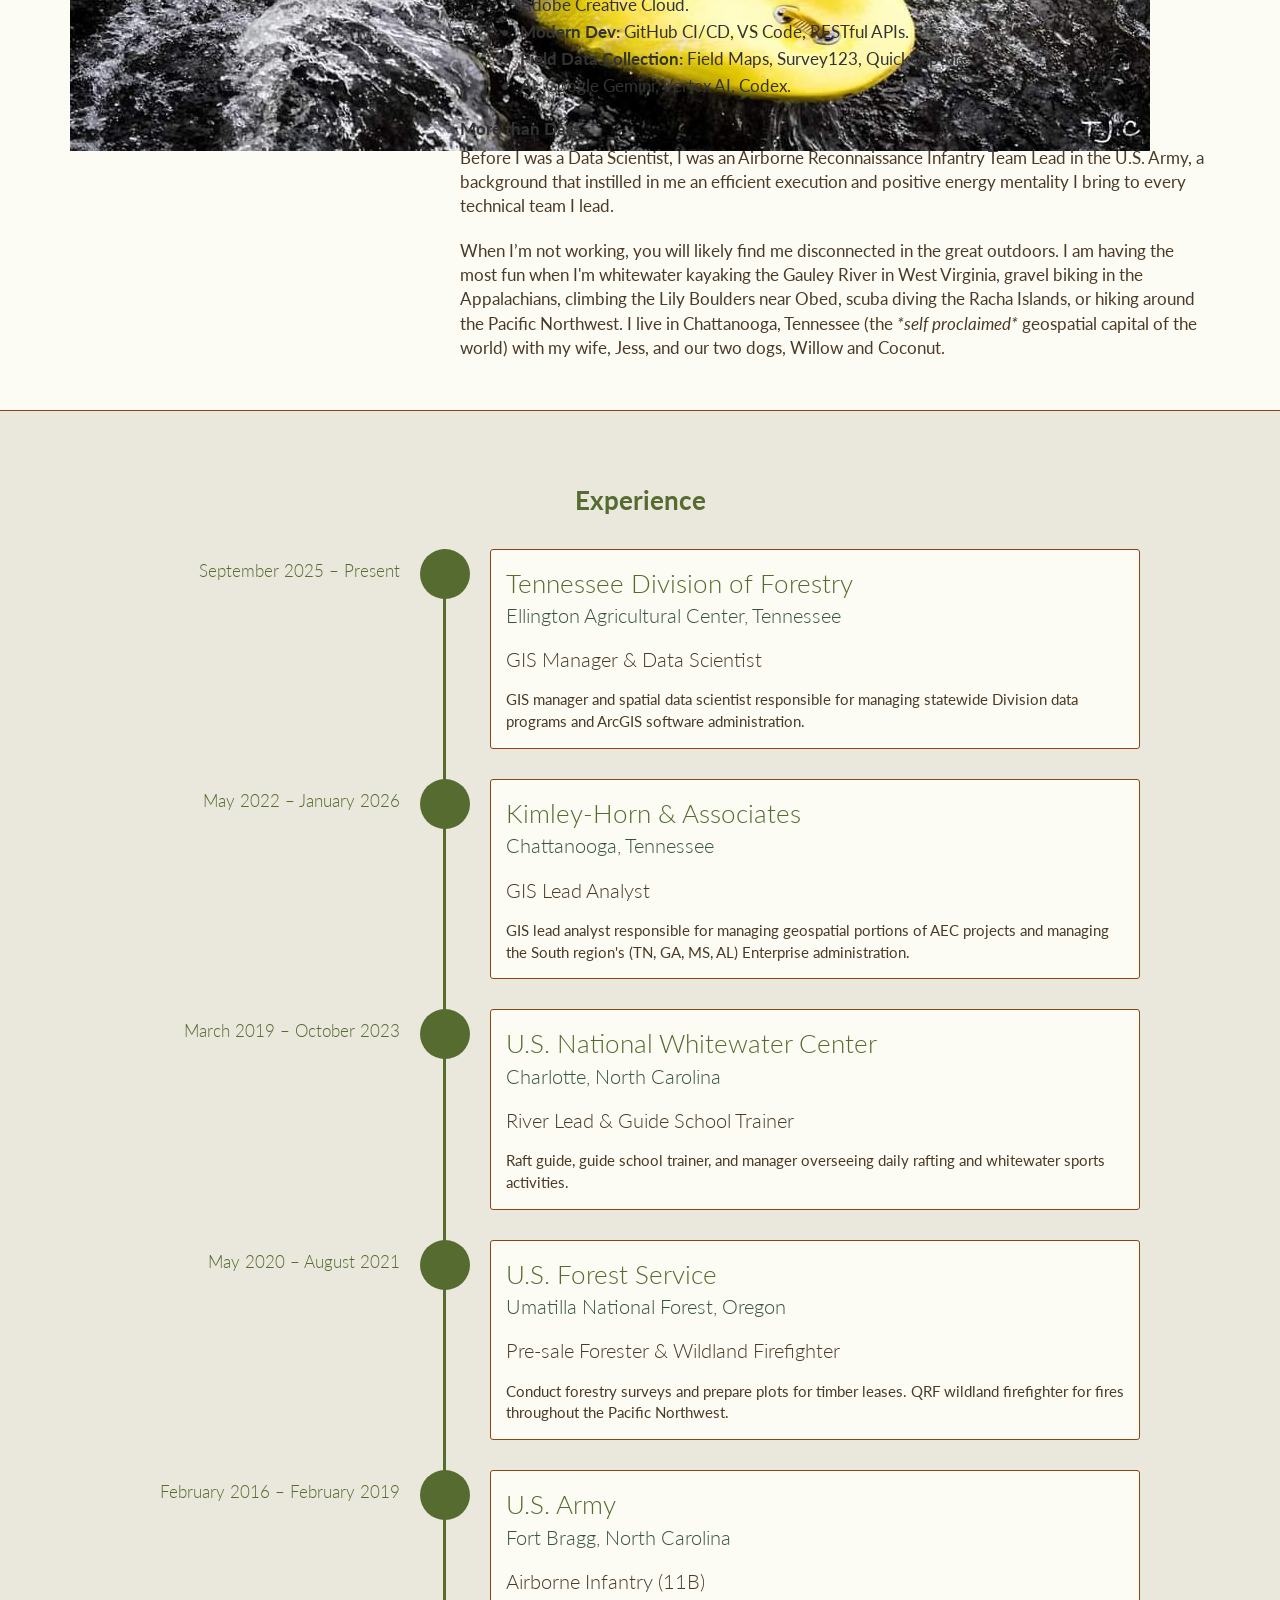
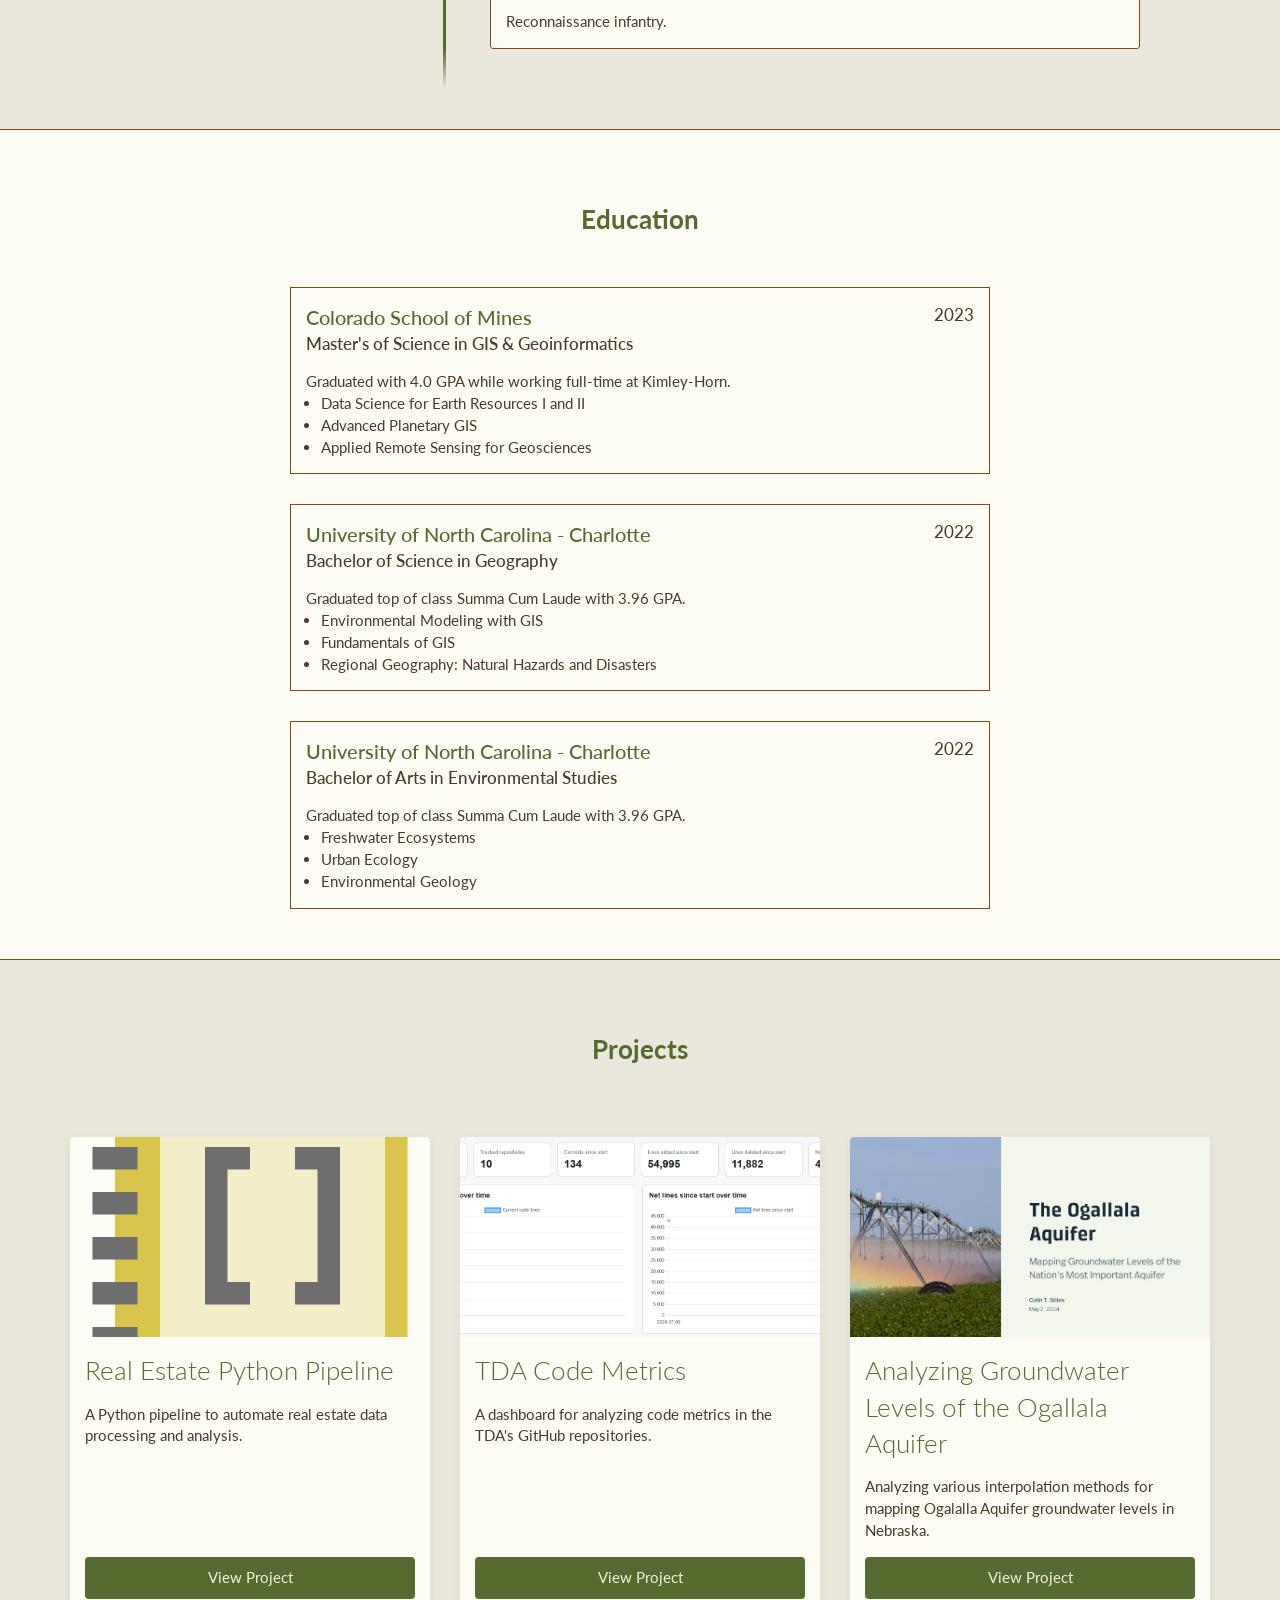
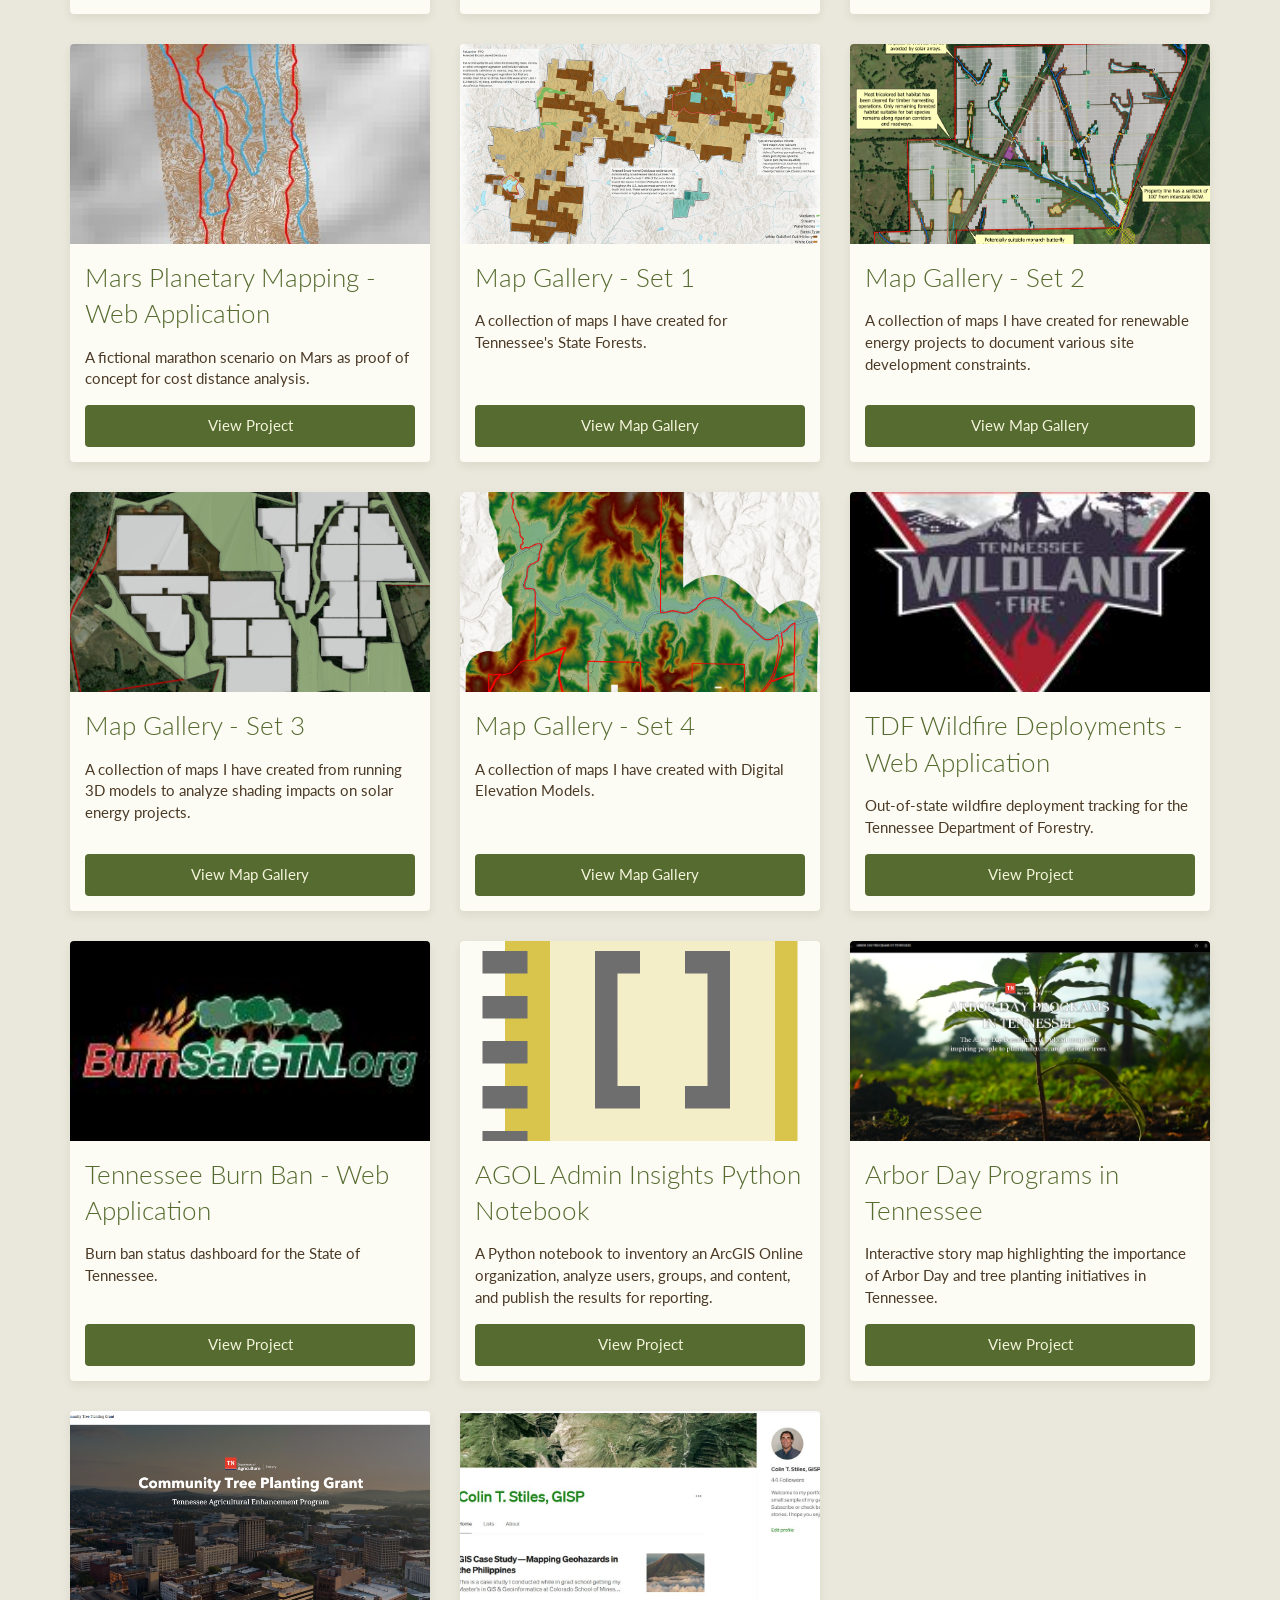
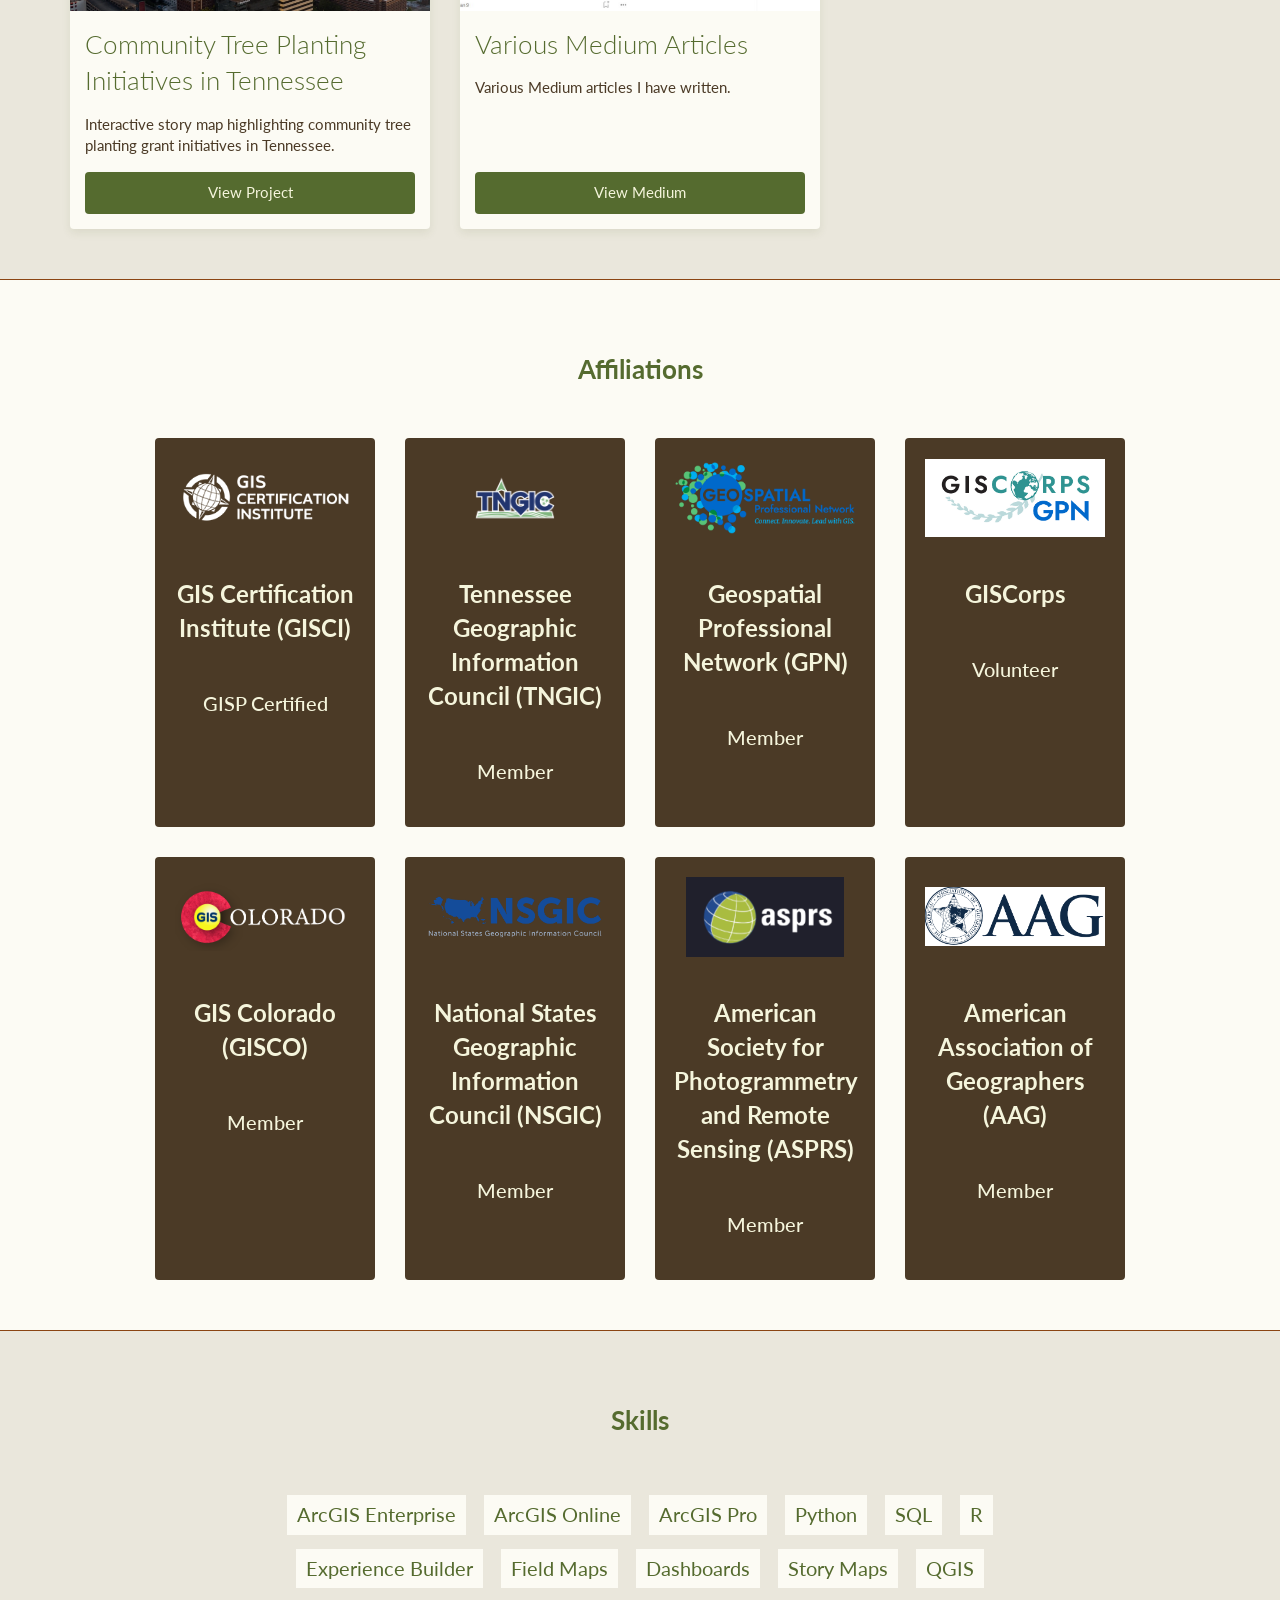
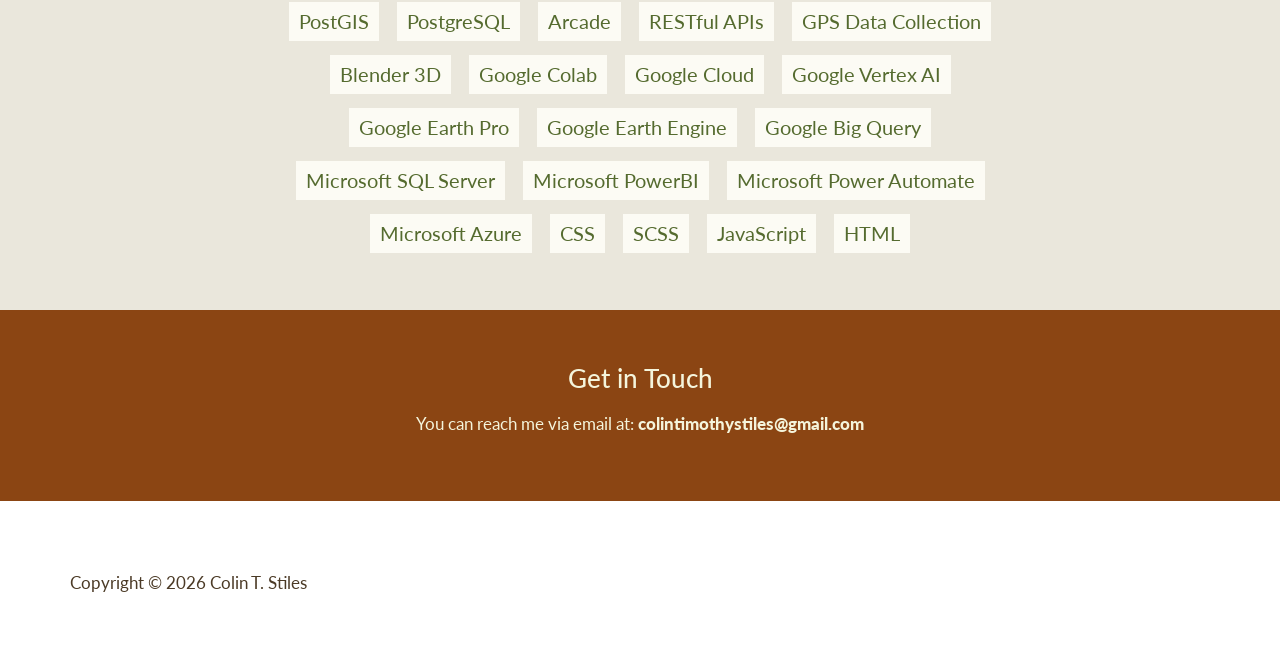
==== commit d41d916a: "Add profile image to About Me section for enhanced personal presentation" ====
--- a/index.html
+++ b/index.html
@@ -82,6 +82,7 @@
             <div class="row">
                 <div class="col-md-4">
                     <h2 class="heading">About Me</h2>
+                    <img src="images/me.jpg" alt="Colin Stiles" class="about-me-img shadow-large">
                 </div>
                 <div class="col-md-8">
 					<p style="margin-bottom: 20px;">
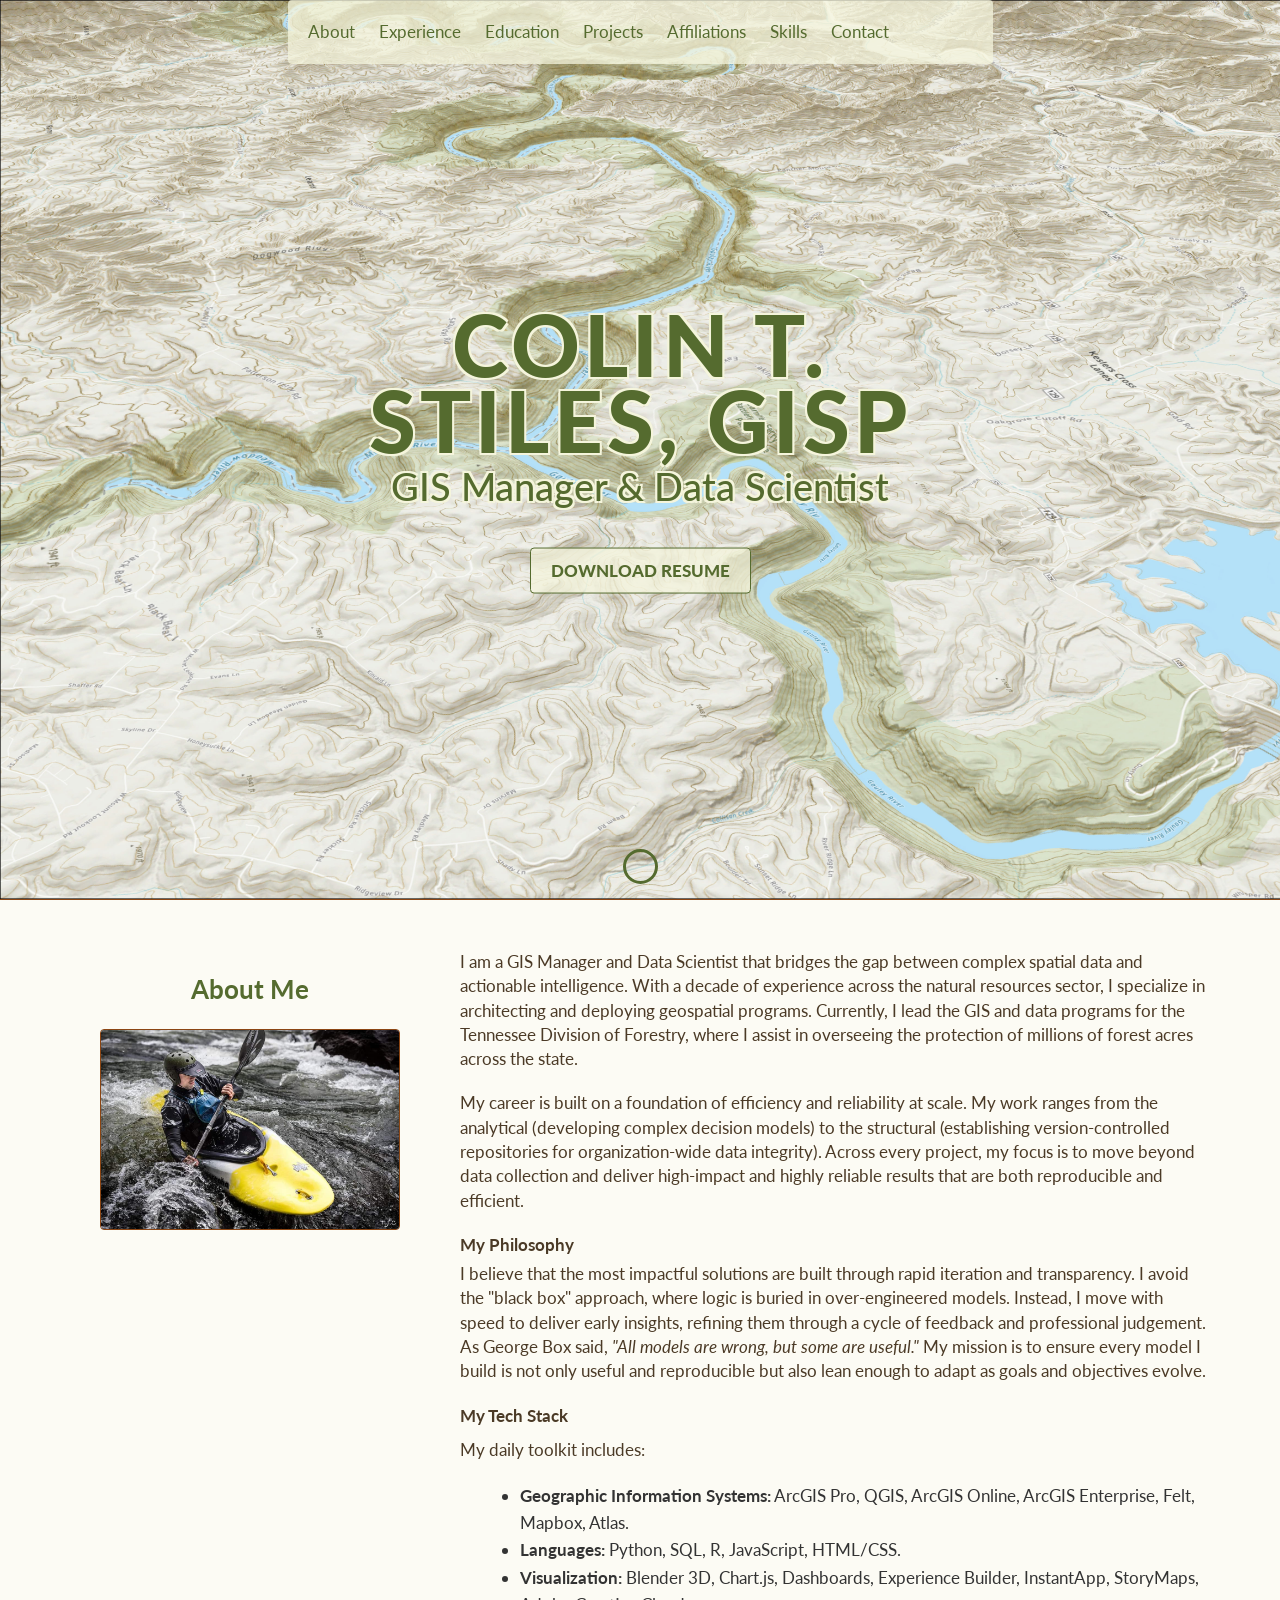
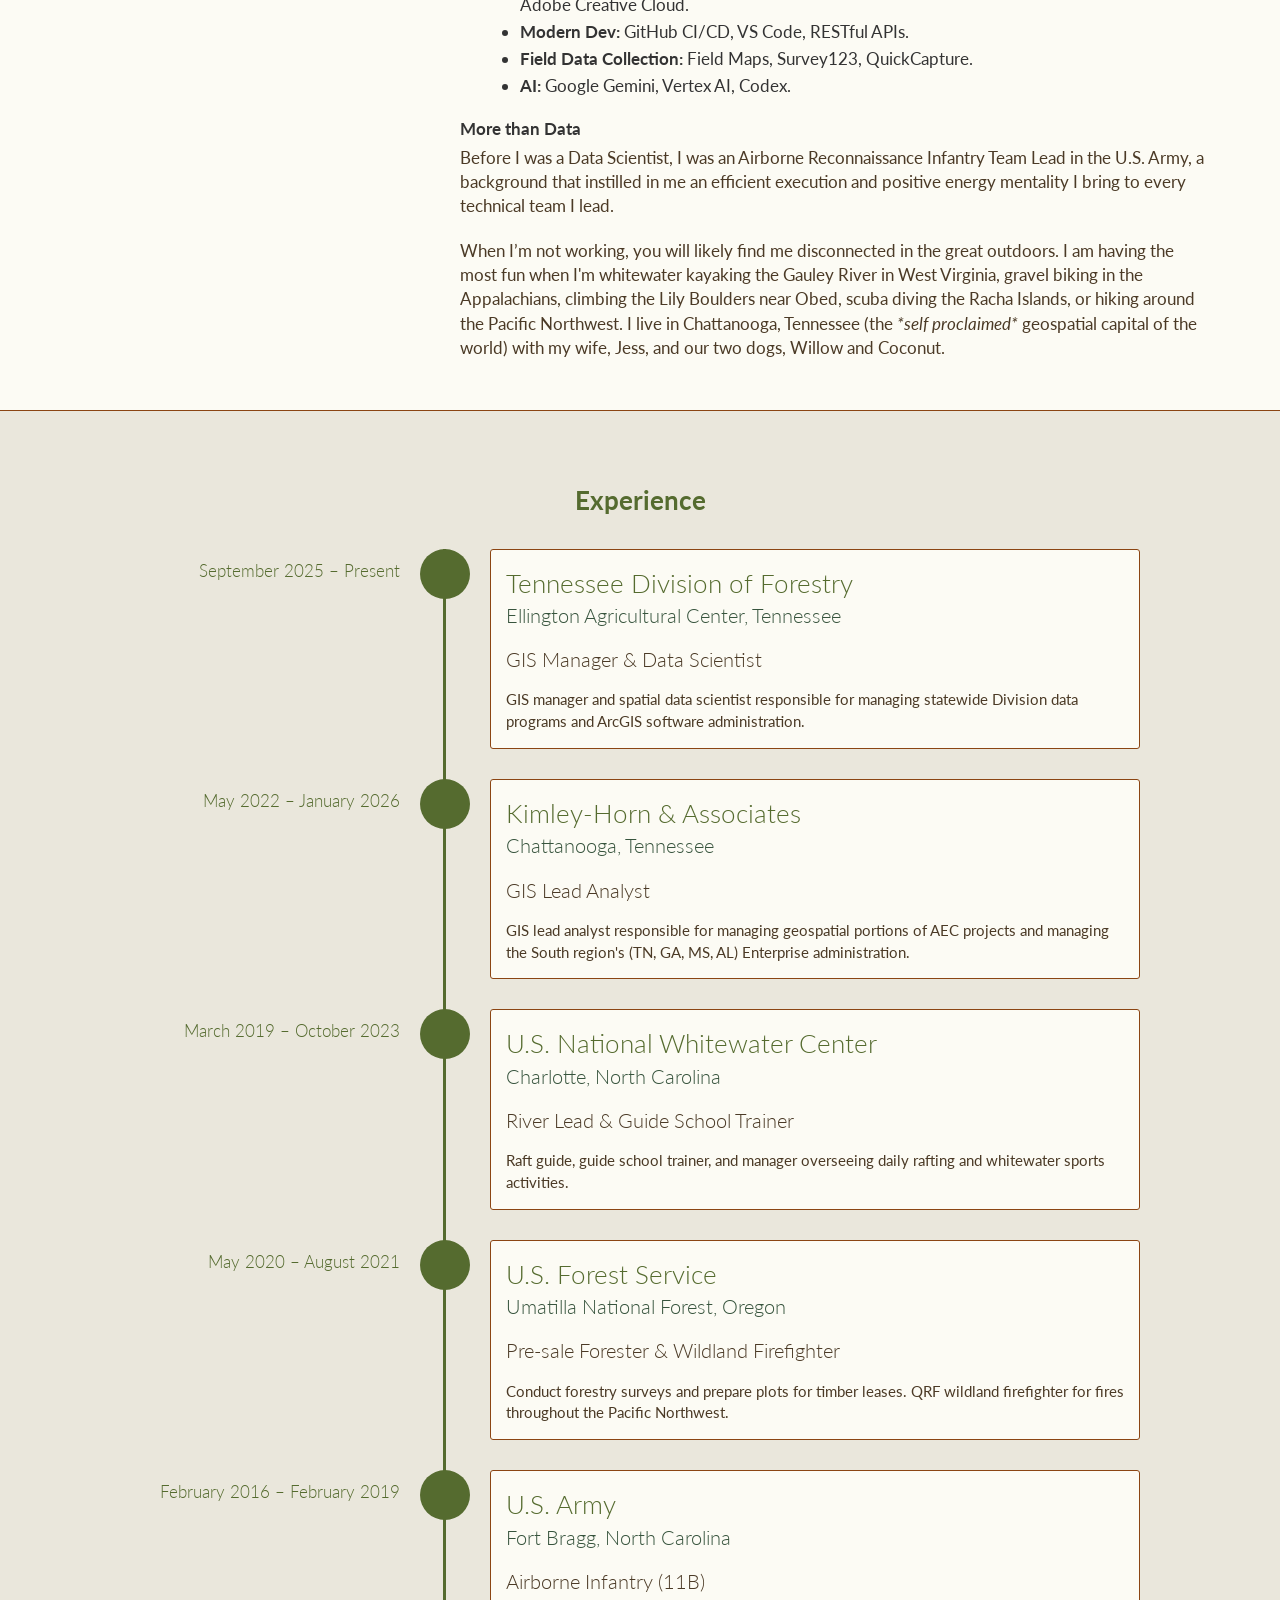
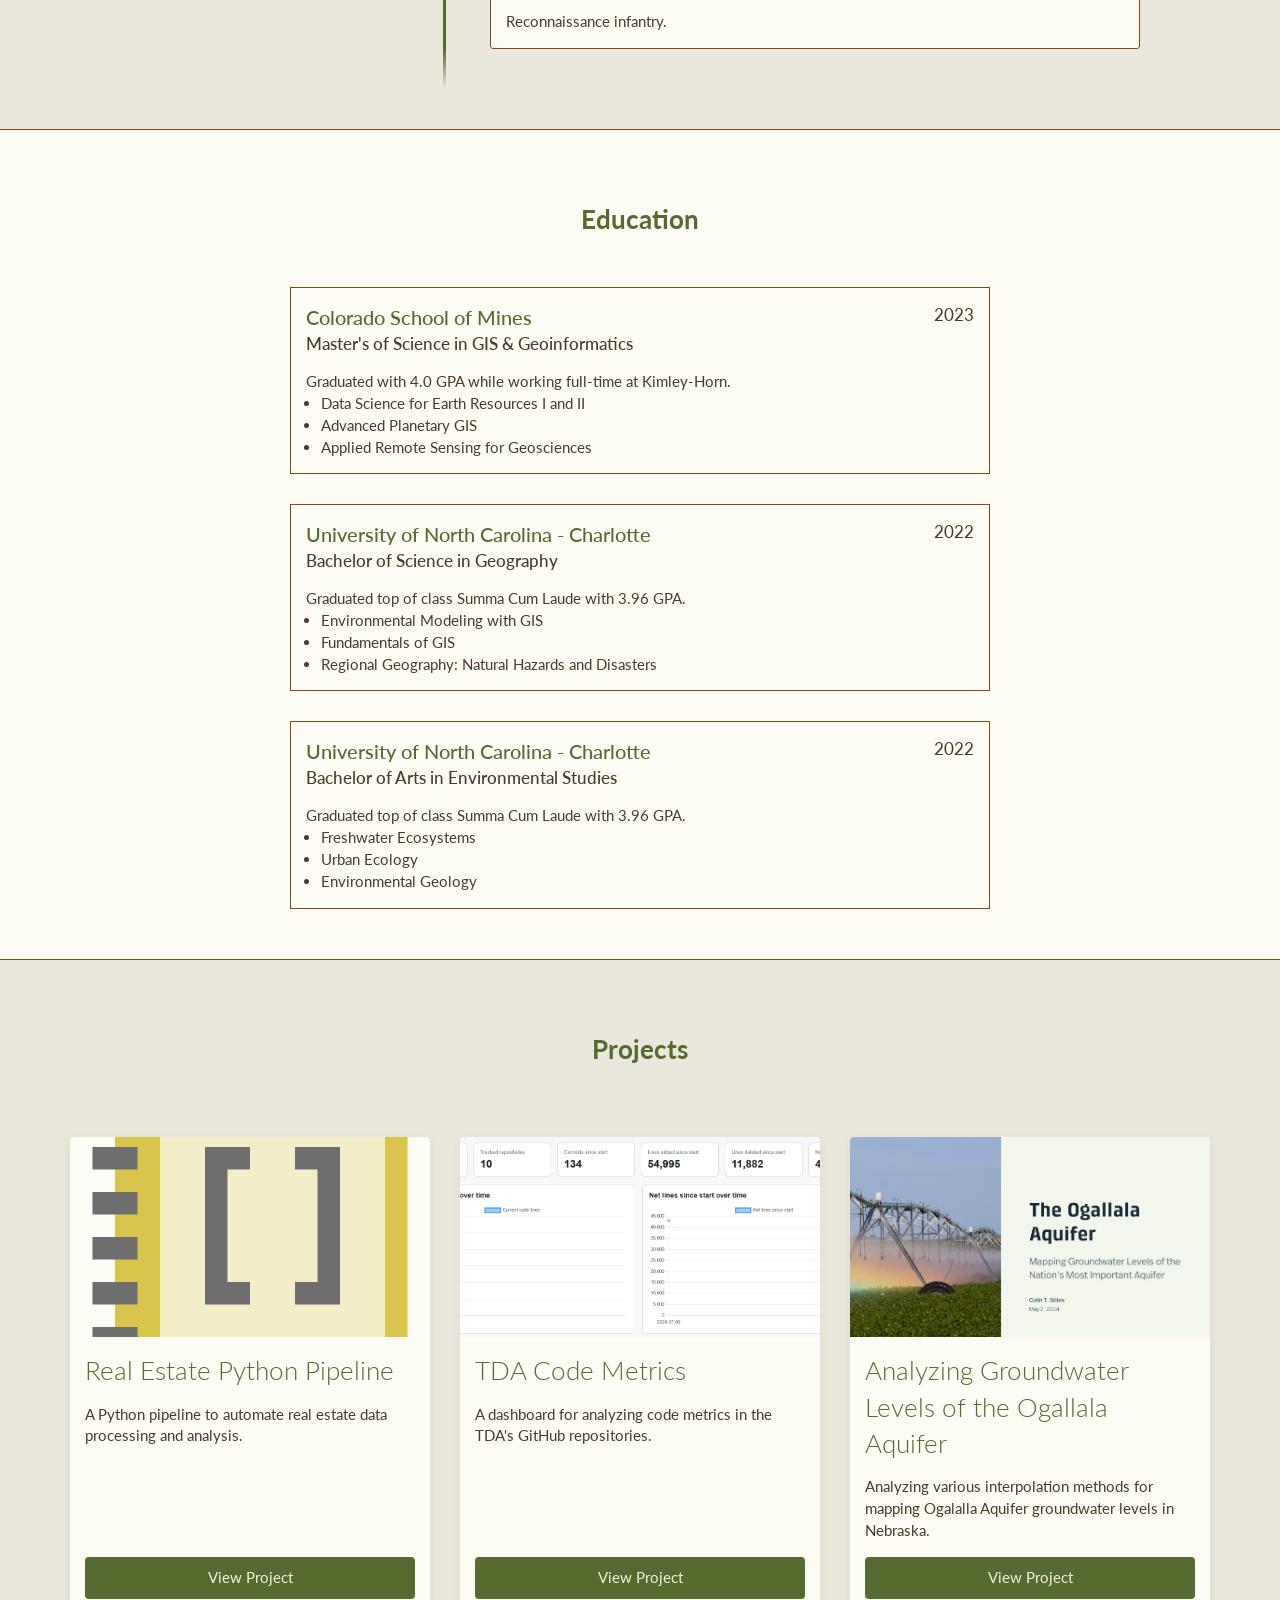
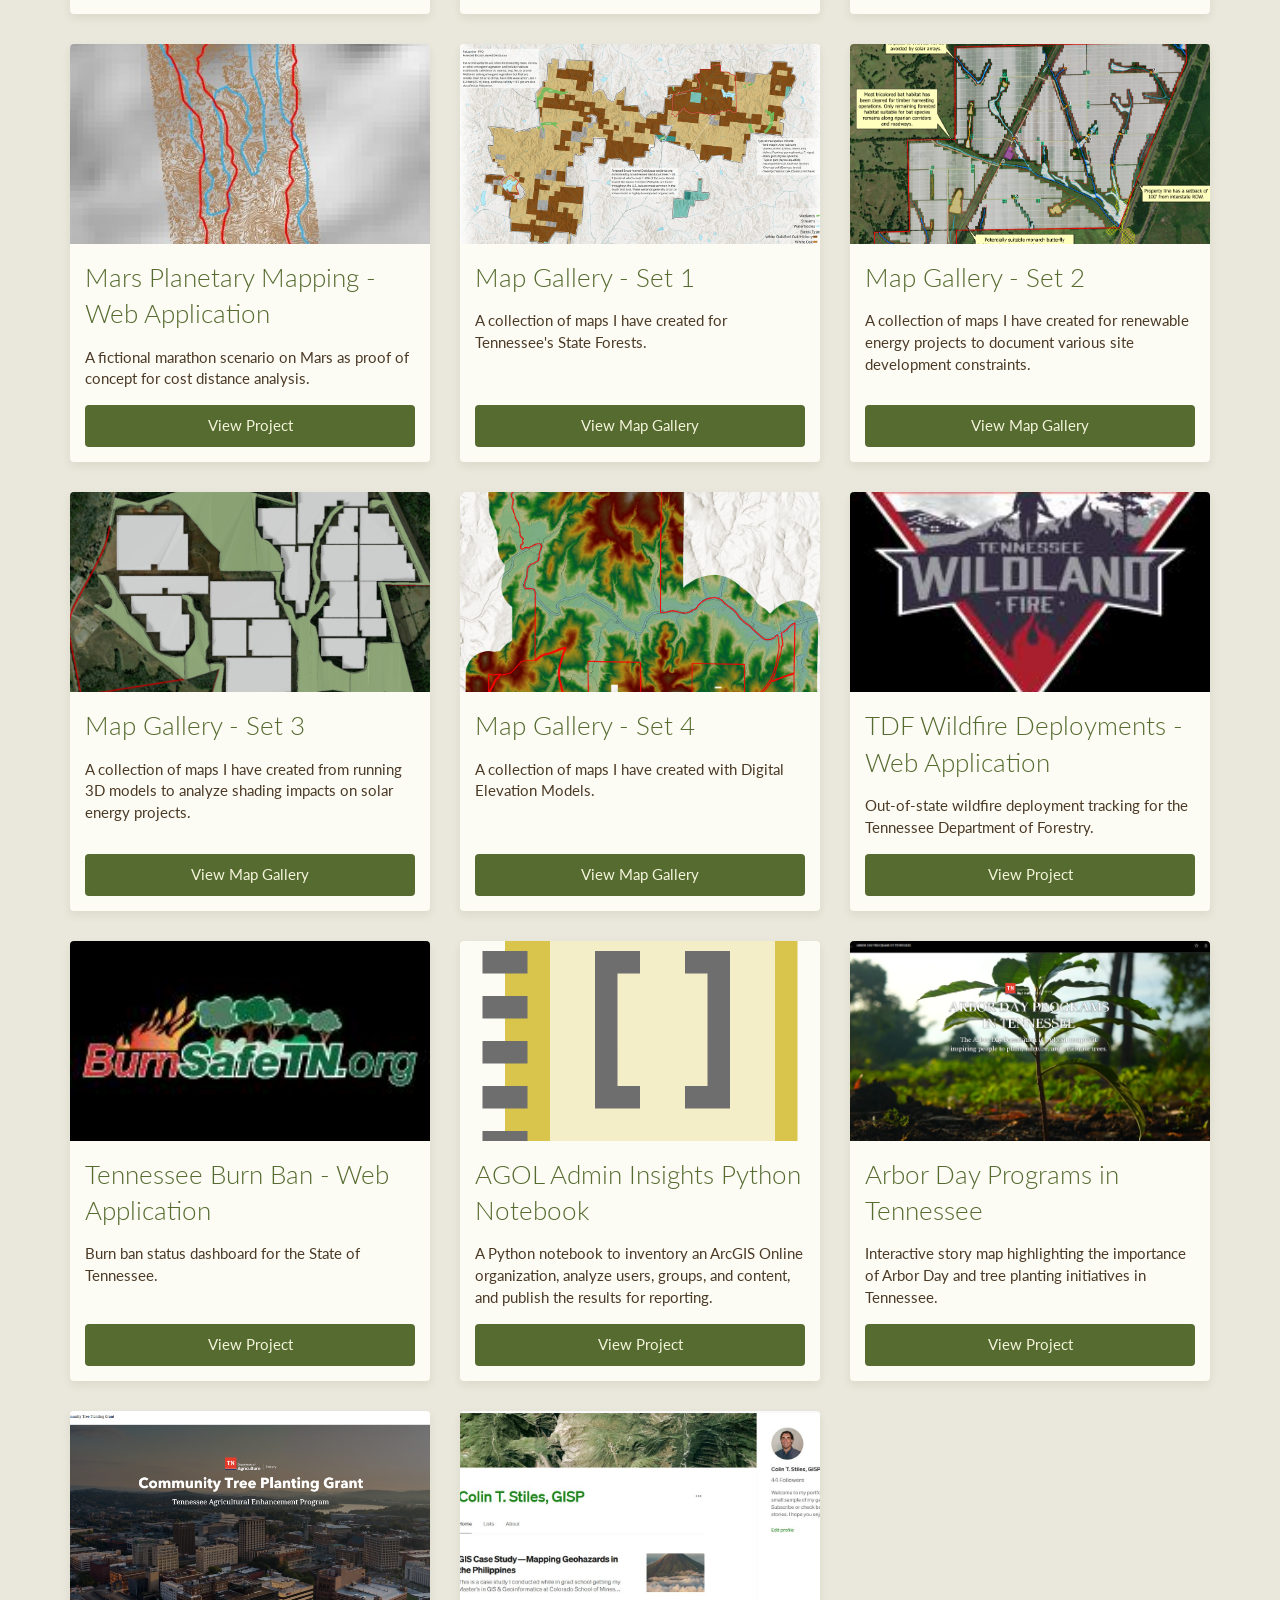
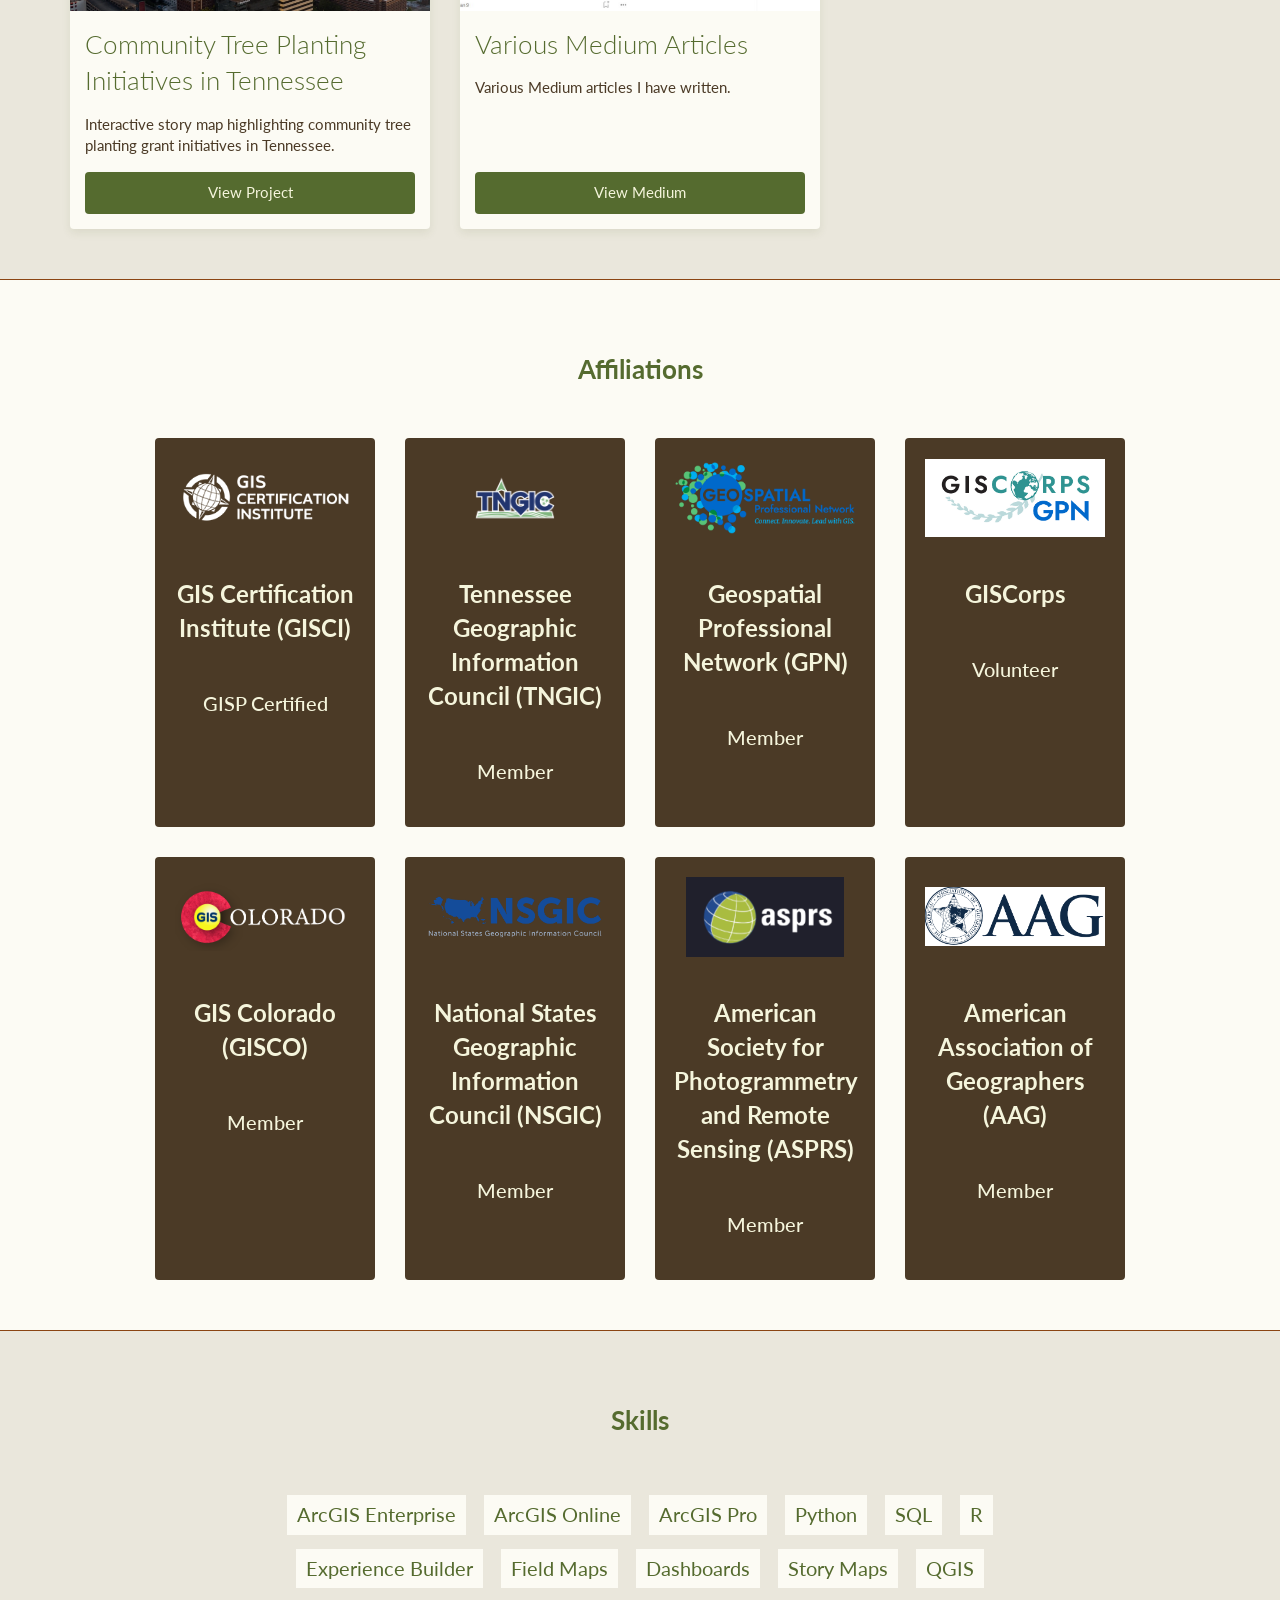
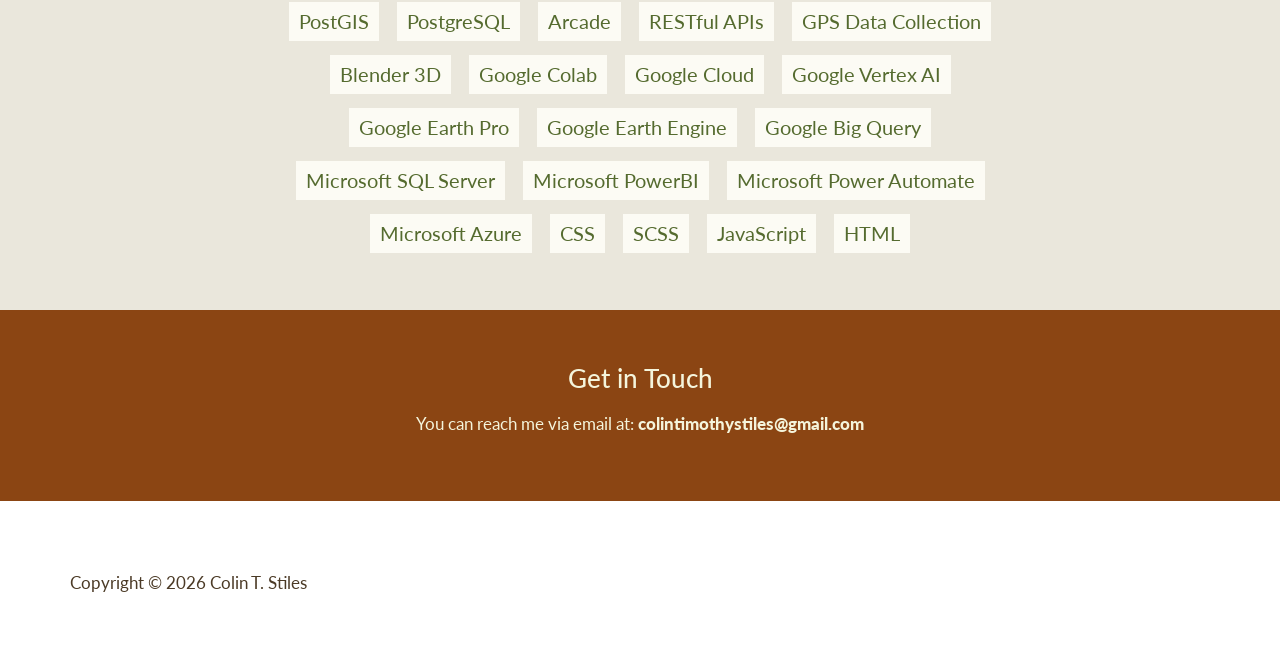
==== commit e6314a44: "Refactor footer layout to adjust column sizes for improved responsiveness" ====
--- a/index.html
+++ b/index.html
@@ -585,17 +585,17 @@
     <footer>
         <div class="container">
             <div class="row">
-                <div class="col-sm-4 copyright">
+                <div class="col-sm-5 copyright">
                     <p>
                         Copyright &copy; <span id="current-year">2026</span> Colin T. Stiles
                     </p>
                 </div>
-                <div class="col-sm-2 top">
+                <div class="col-sm-2">
                     <span id="to-top">
                         <i class="fa fa-chevron-up" aria-hidden="true"></i>
                     </span>
                 </div>
-                <div class="col-sm-6 social">
+                <div class="col-sm-5 social">
                     <ul>
                         <li>
                             <a href="https://github.com/colinstiles" target="_blank" rel="noopener noreferrer"><i class="fa fa-github" aria-hidden="true"></i><span class="social-label">Personal</span></a>
--- a/css/styles.css
+++ b/css/styles.css
@@ -315,6 +315,19 @@
     background: var(--background-light);
 }
 
+.about-me-img {
+    border-radius: 4px;
+    max-width: 300px;
+    margin: 20px auto;
+    display: block;
+    border: 1px solid var(--secondary-color);
+}
+
+#about .heading {
+    text-align: center;
+    width: 100%;
+}
+
 @keyframes pulsate {
     0% {
         transform: scale(1, 1);
@@ -849,14 +862,7 @@
 }
 
 .top {
-    position: absolute;
-    left: 0;
-    right: 0;
-    width: 100%;
-    text-align: center;
-    z-index: 10;
-    top: 15px;
-    color: var(--primary-color);
+    text-align: center;
 }
 
 .top span {
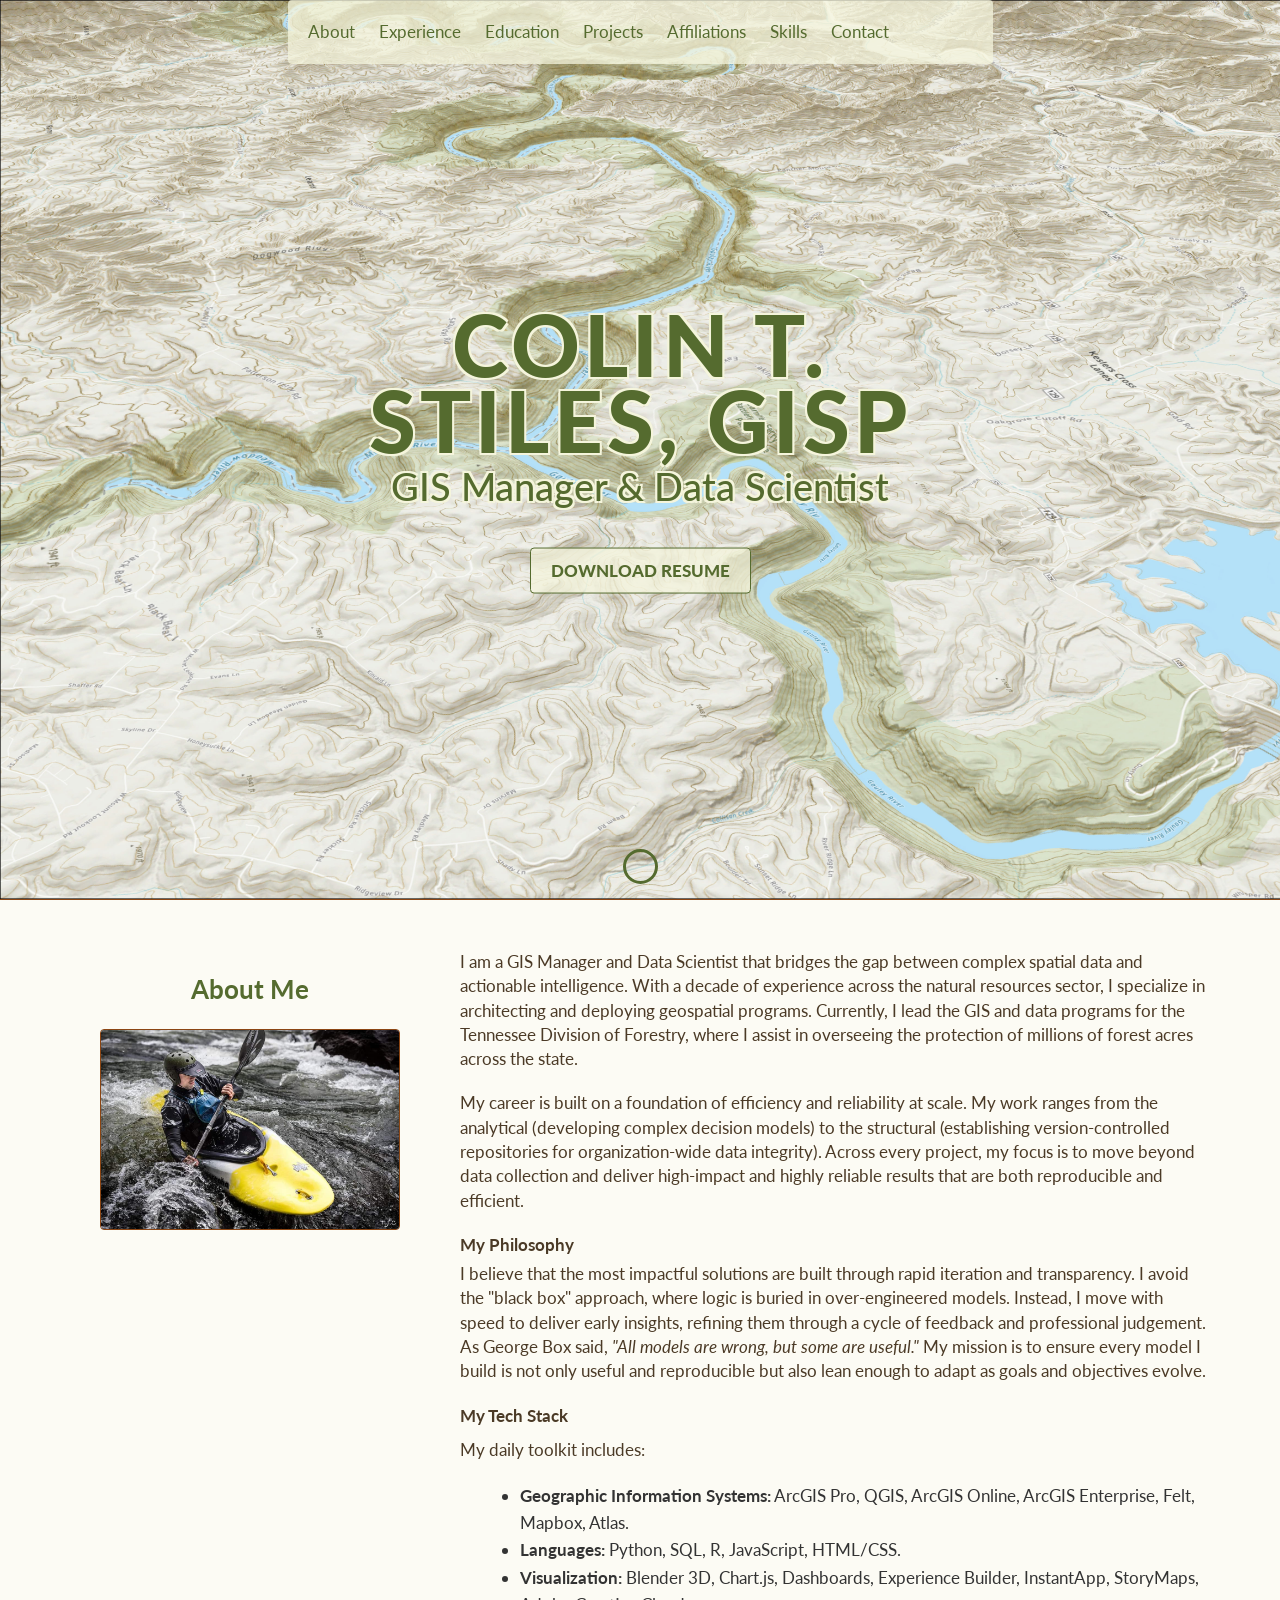
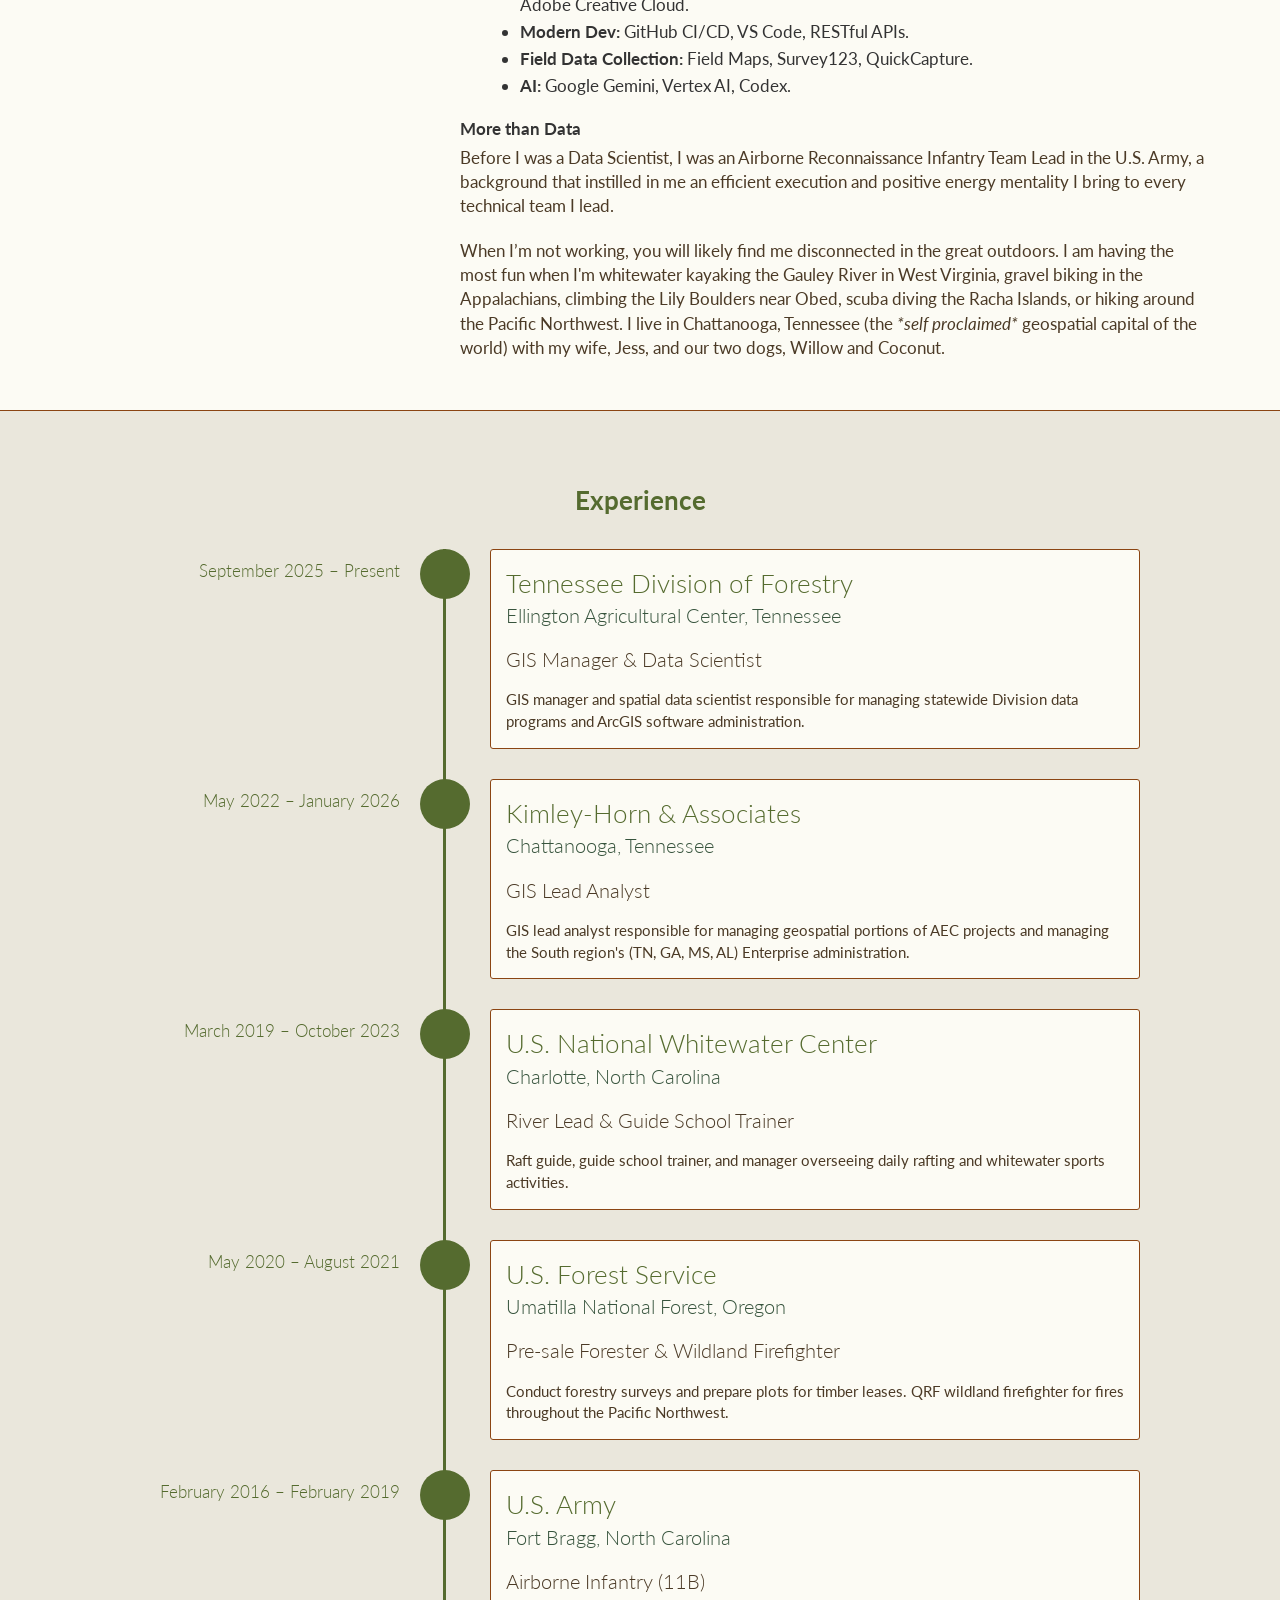
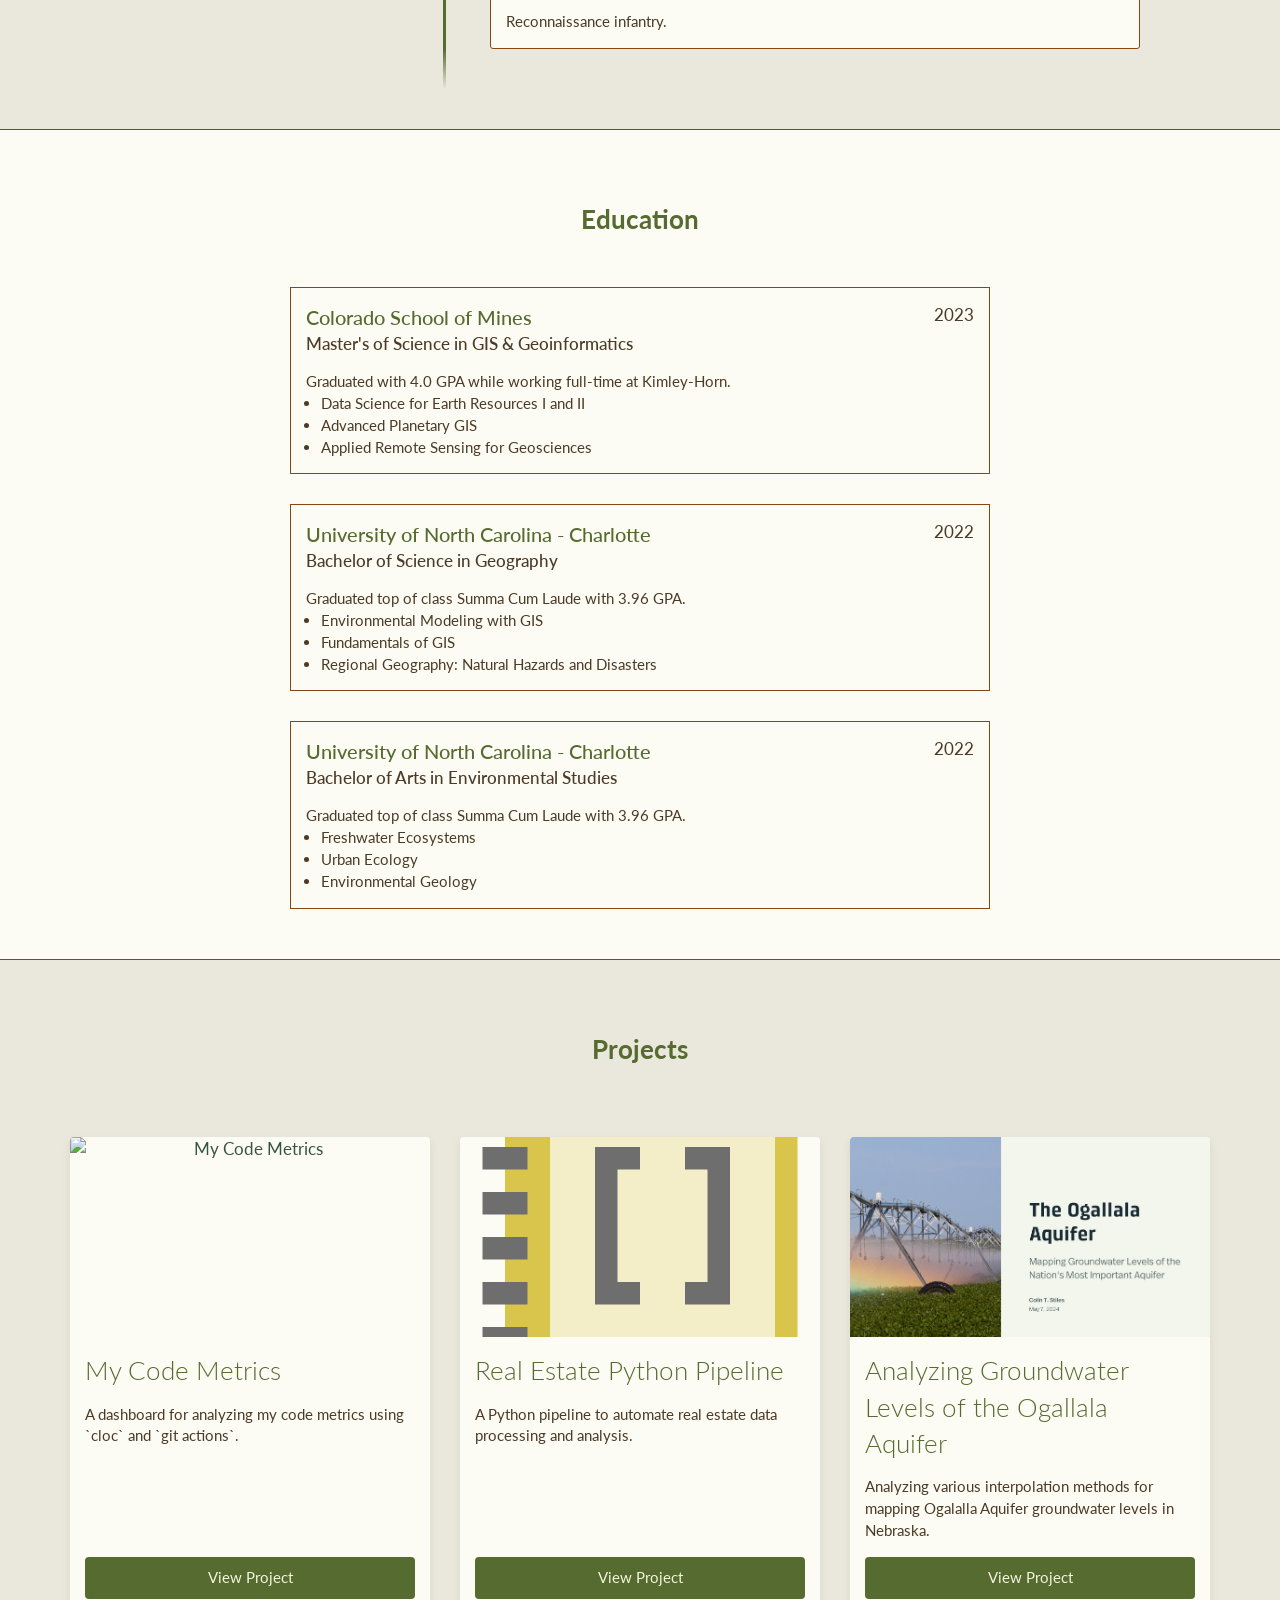
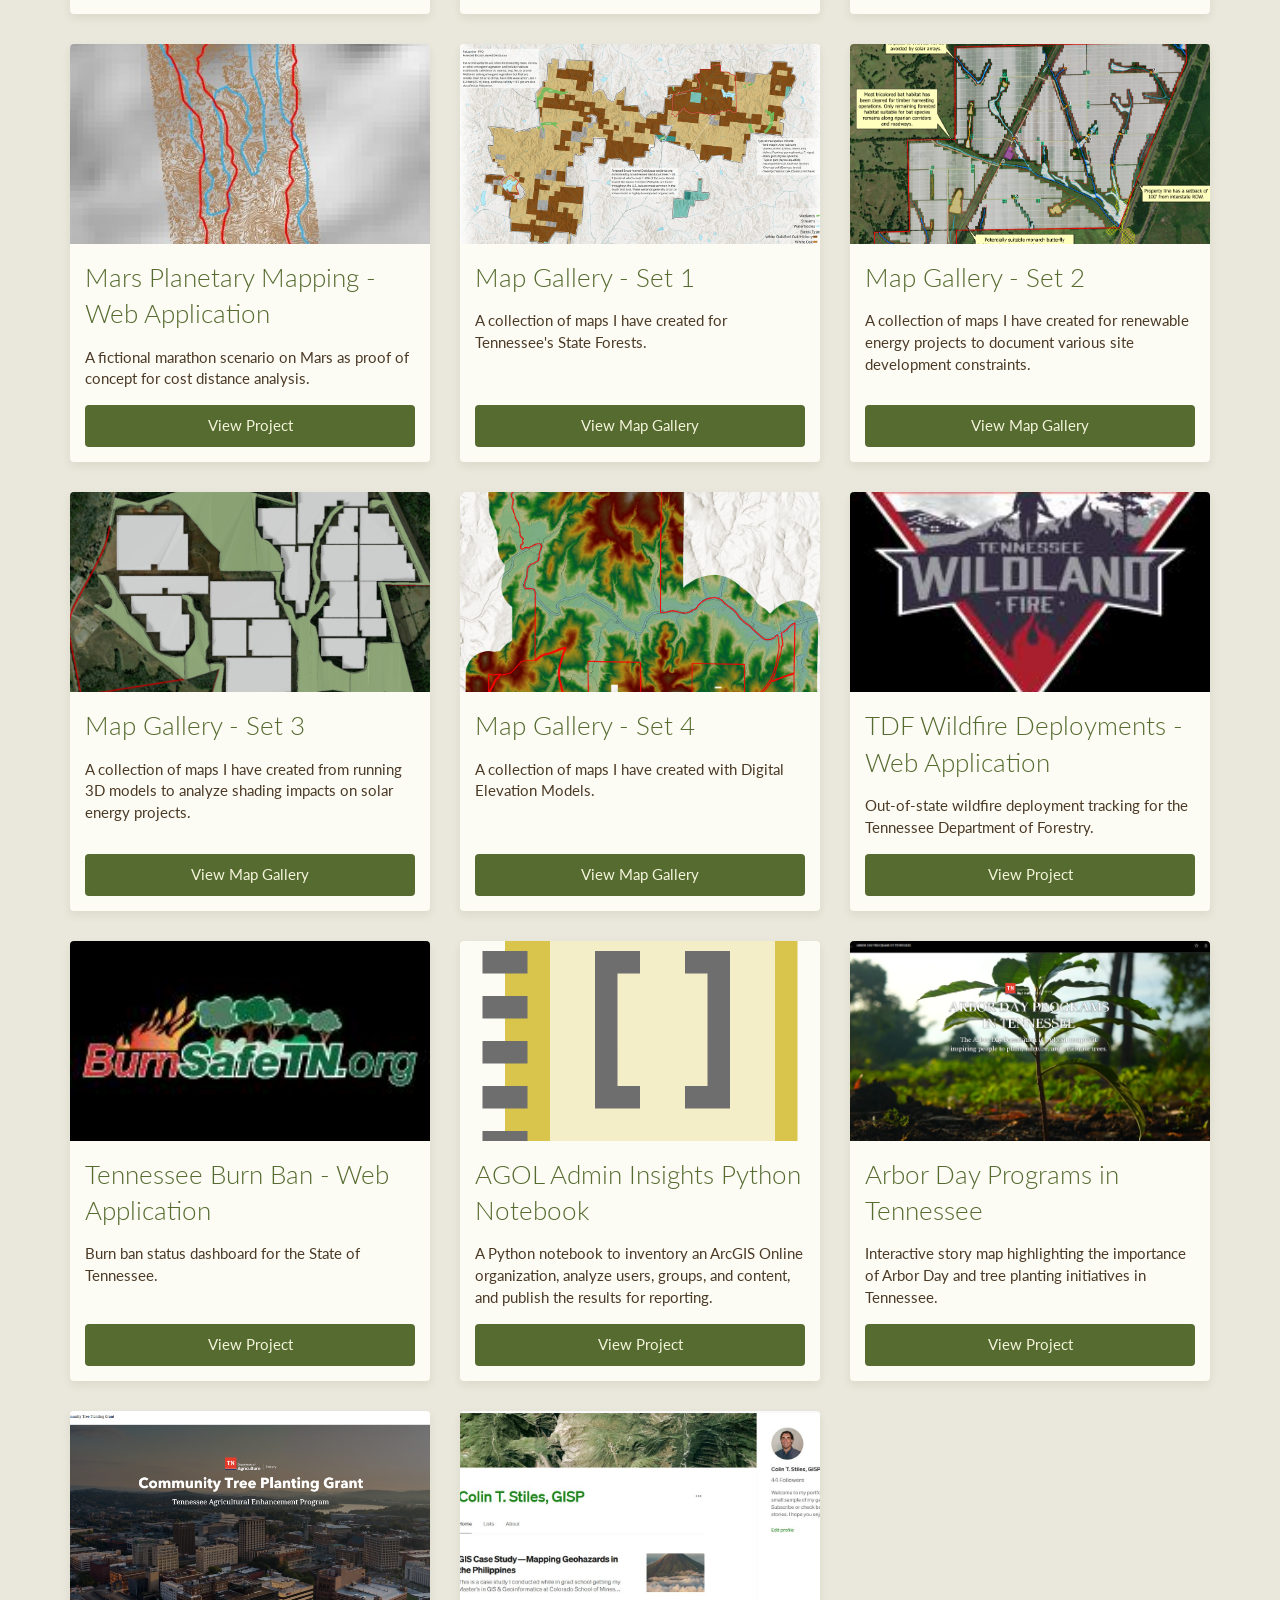
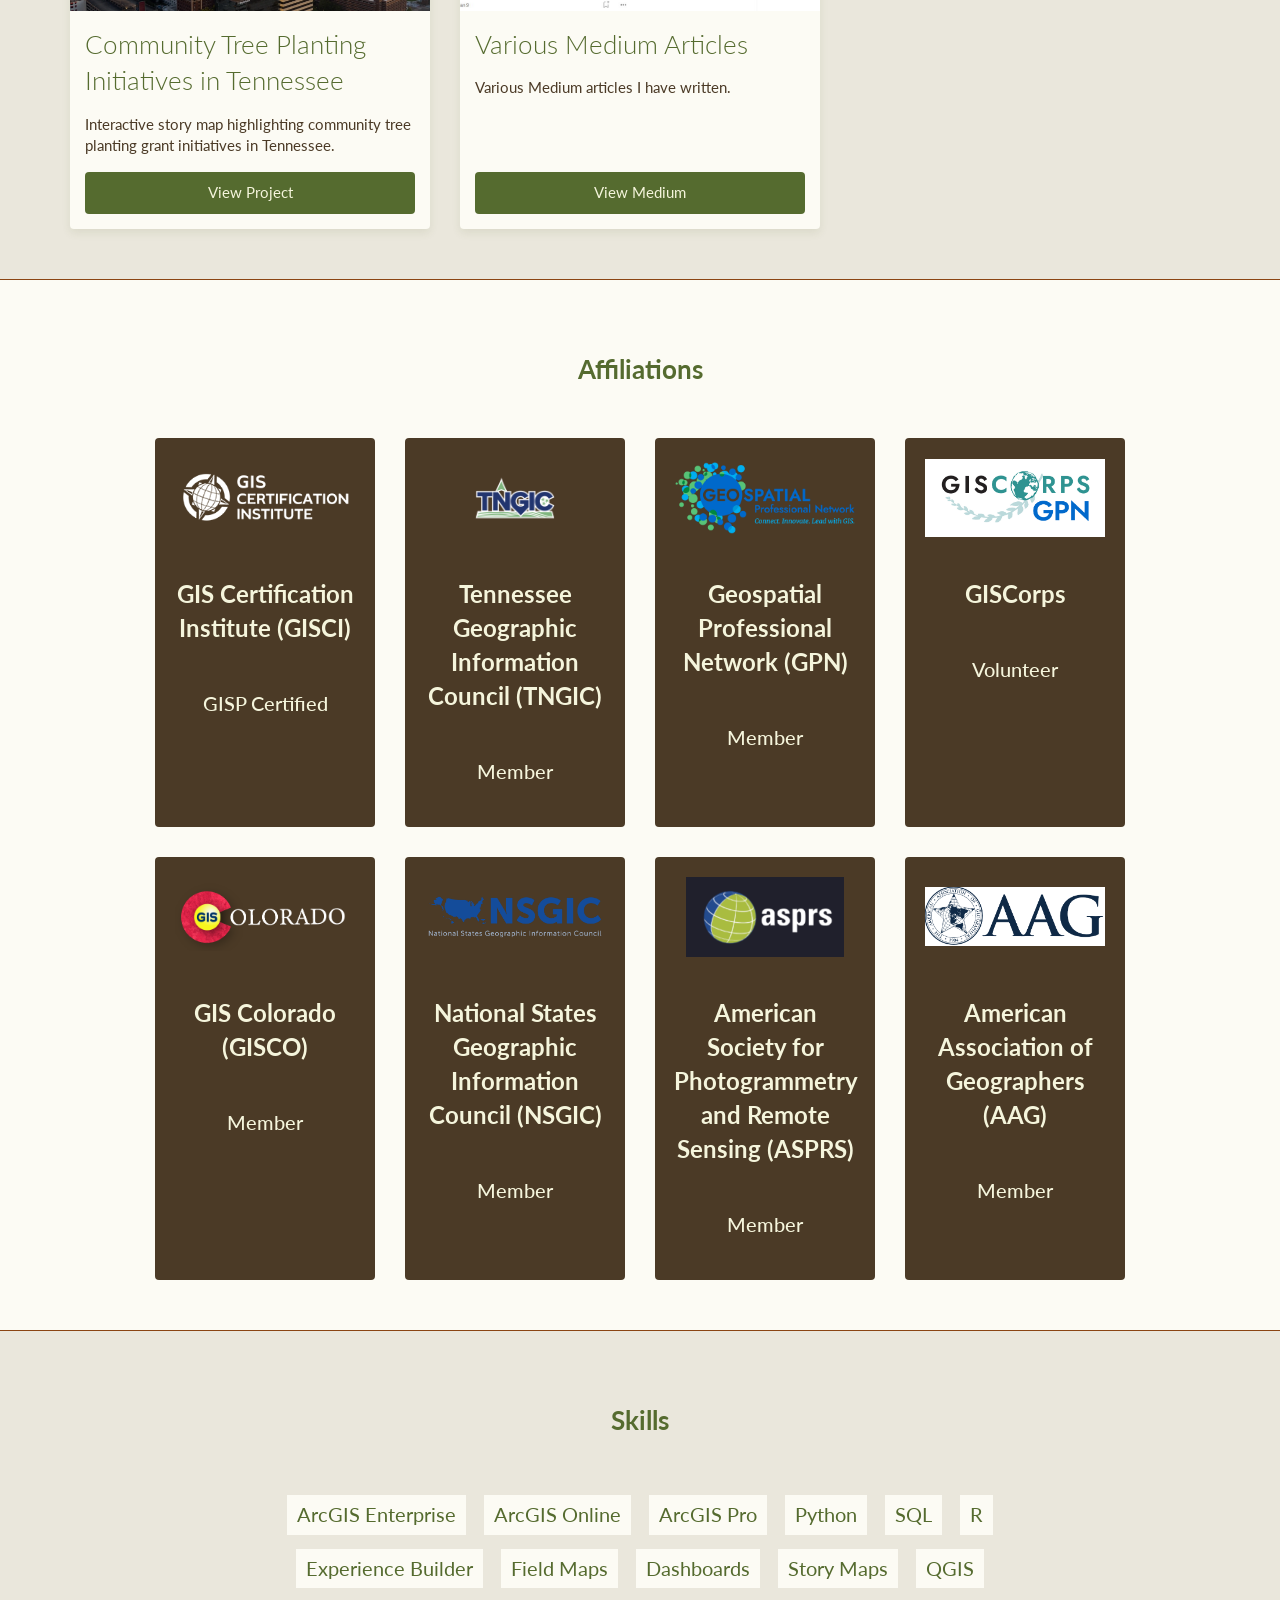
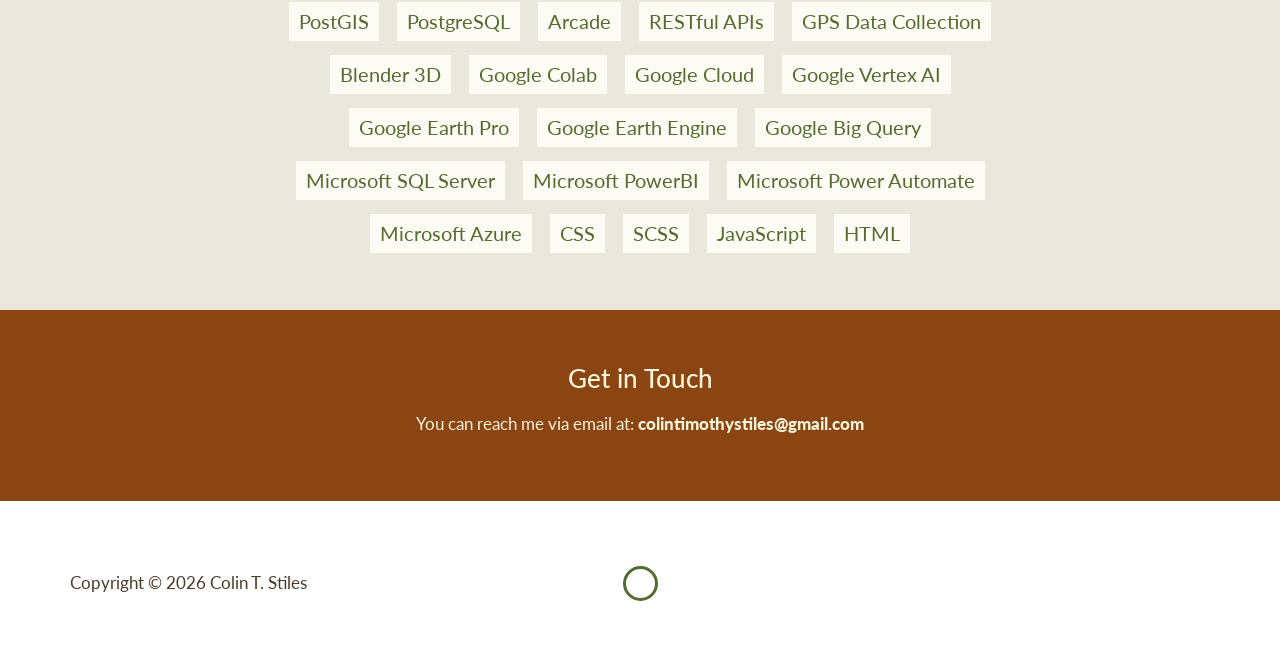
==== commit 756d3b64: "Update project details and links for improved accuracy and clarity" ====
--- a/index.html
+++ b/index.html
@@ -257,6 +257,21 @@
 
                 <div class="project shadow-large">
                     <div class="project-image">
+                        <a href="https://colinstiles.github.io/cts-code-metrics/" target="_blank" rel="noopener noreferrer">
+                            <img src="images/cts_code_metrics.png" alt="My Code Metrics" />
+                        </a>
+                    </div>
+                    <div class="project-info">
+                        <h3>My Code Metrics</h3>
+                        <p>
+                            A dashboard for analyzing my code metrics using `cloc` and `git actions`.
+                        </p>
+                        <a href="https://colinstiles.github.io/cts-code-metrics/" target="_blank" rel="noopener noreferrer">View Project</a>
+                    </div>
+                </div>
+                
+                <div class="project shadow-large">
+                    <div class="project-image">
                         <a href="images/python-pipeline.md" target="_blank" rel="noopener noreferrer">
                             <img src="images/agol-notebook.svg" alt="AGOL Notebook" />
                         </a>
@@ -267,21 +282,6 @@
                             A Python pipeline to automate real estate data processing and analysis.
                         </p>
                         <a href="images/python-pipeline.md" target="_blank" rel="noopener noreferrer">View Project</a>
-                    </div>
-                </div>
-
-                <div class="project shadow-large">
-                    <div class="project-image">
-                        <a href="https://tn-dept-ag.github.io/tda-code-metrics/" target="_blank" rel="noopener noreferrer">
-                            <img src="images/tda_code_metrics.png" alt="TDA Code Metrics" />
-                        </a>
-                    </div>
-                    <div class="project-info">
-                        <h3>TDA Code Metrics</h3>
-                        <p>
-                            A dashboard for analyzing code metrics in the TDA's GitHub repositories.
-                        </p>
-                        <a href="https://tn-dept-ag.github.io/tda-code-metrics/" target="_blank" rel="noopener noreferrer">View Project</a>
                     </div>
                 </div>
                 
--- a/css/styles.css
+++ b/css/styles.css
@@ -861,24 +861,21 @@
     color: var(--text-color-dark);
 }
 
-.top {
-    text-align: center;
-}
-
-.top span {
+#to-top {
     cursor: pointer;
     display: block;
     margin: 15px auto 0 auto;
     width: 35px;
     height: 35px;
     border-radius: 50%;
-    border: 3px solid var(--primary-color);
-    text-align: center;
-}
-
-.top i {
+    border: 3px solid var(--primary-color) !important;
+    text-align: center;
+}
+
+#to-top i {
     animation: pulsate 1.5s ease;
     animation-iteration-count: infinite;
+    color: var(--primary-color);
     padding-bottom: 5px;
 }
 
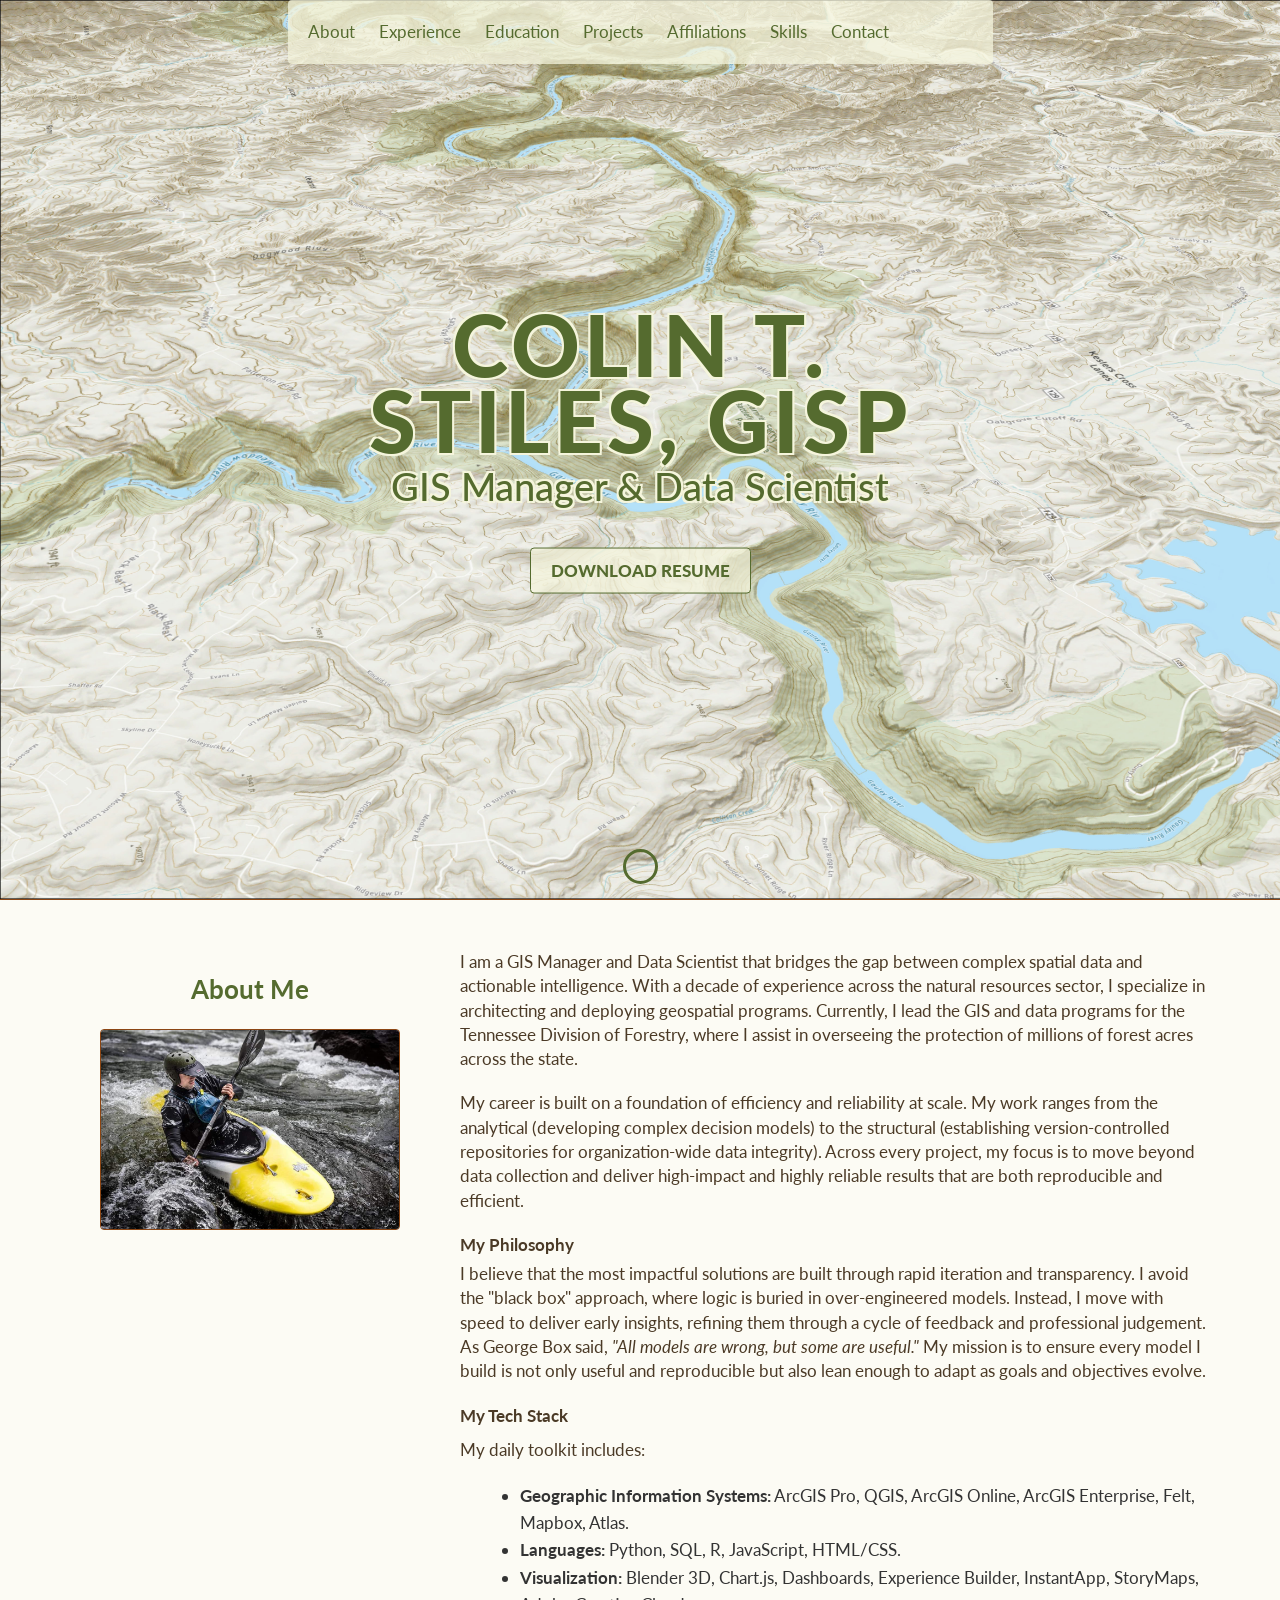
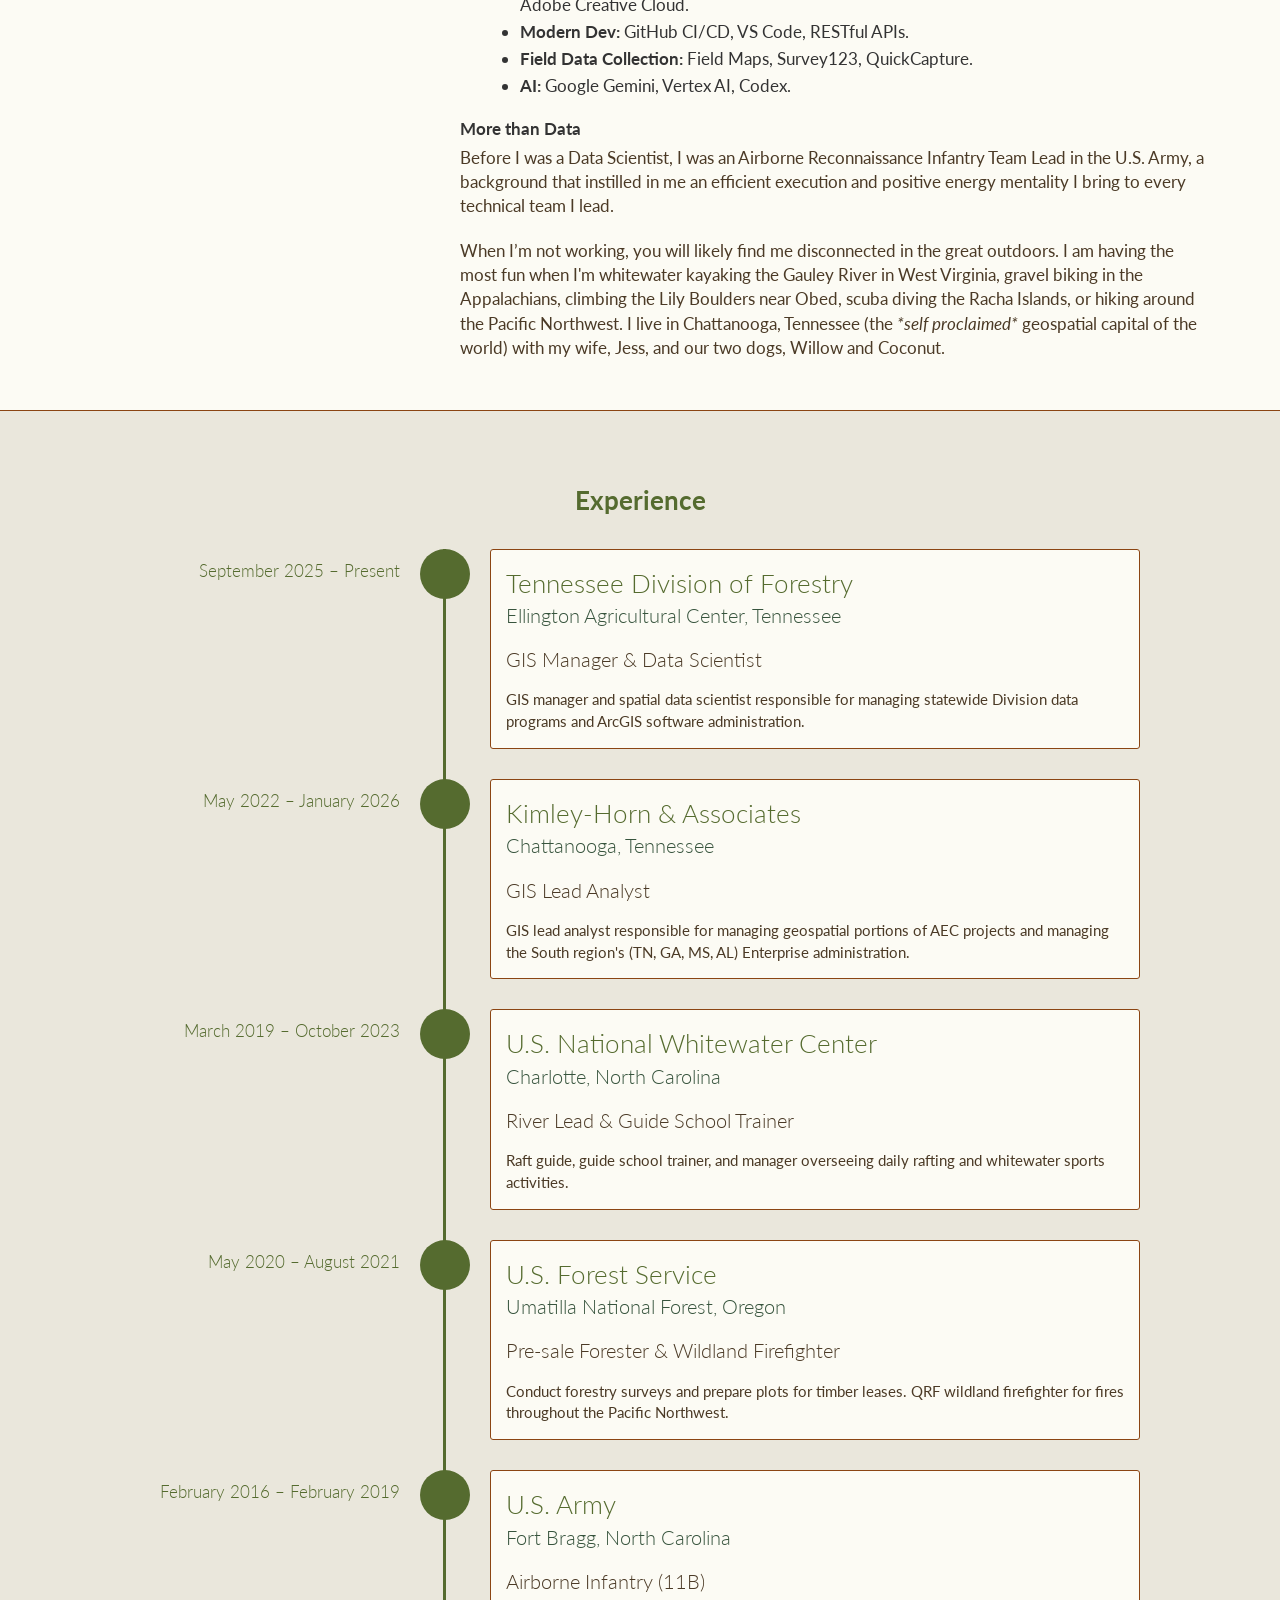
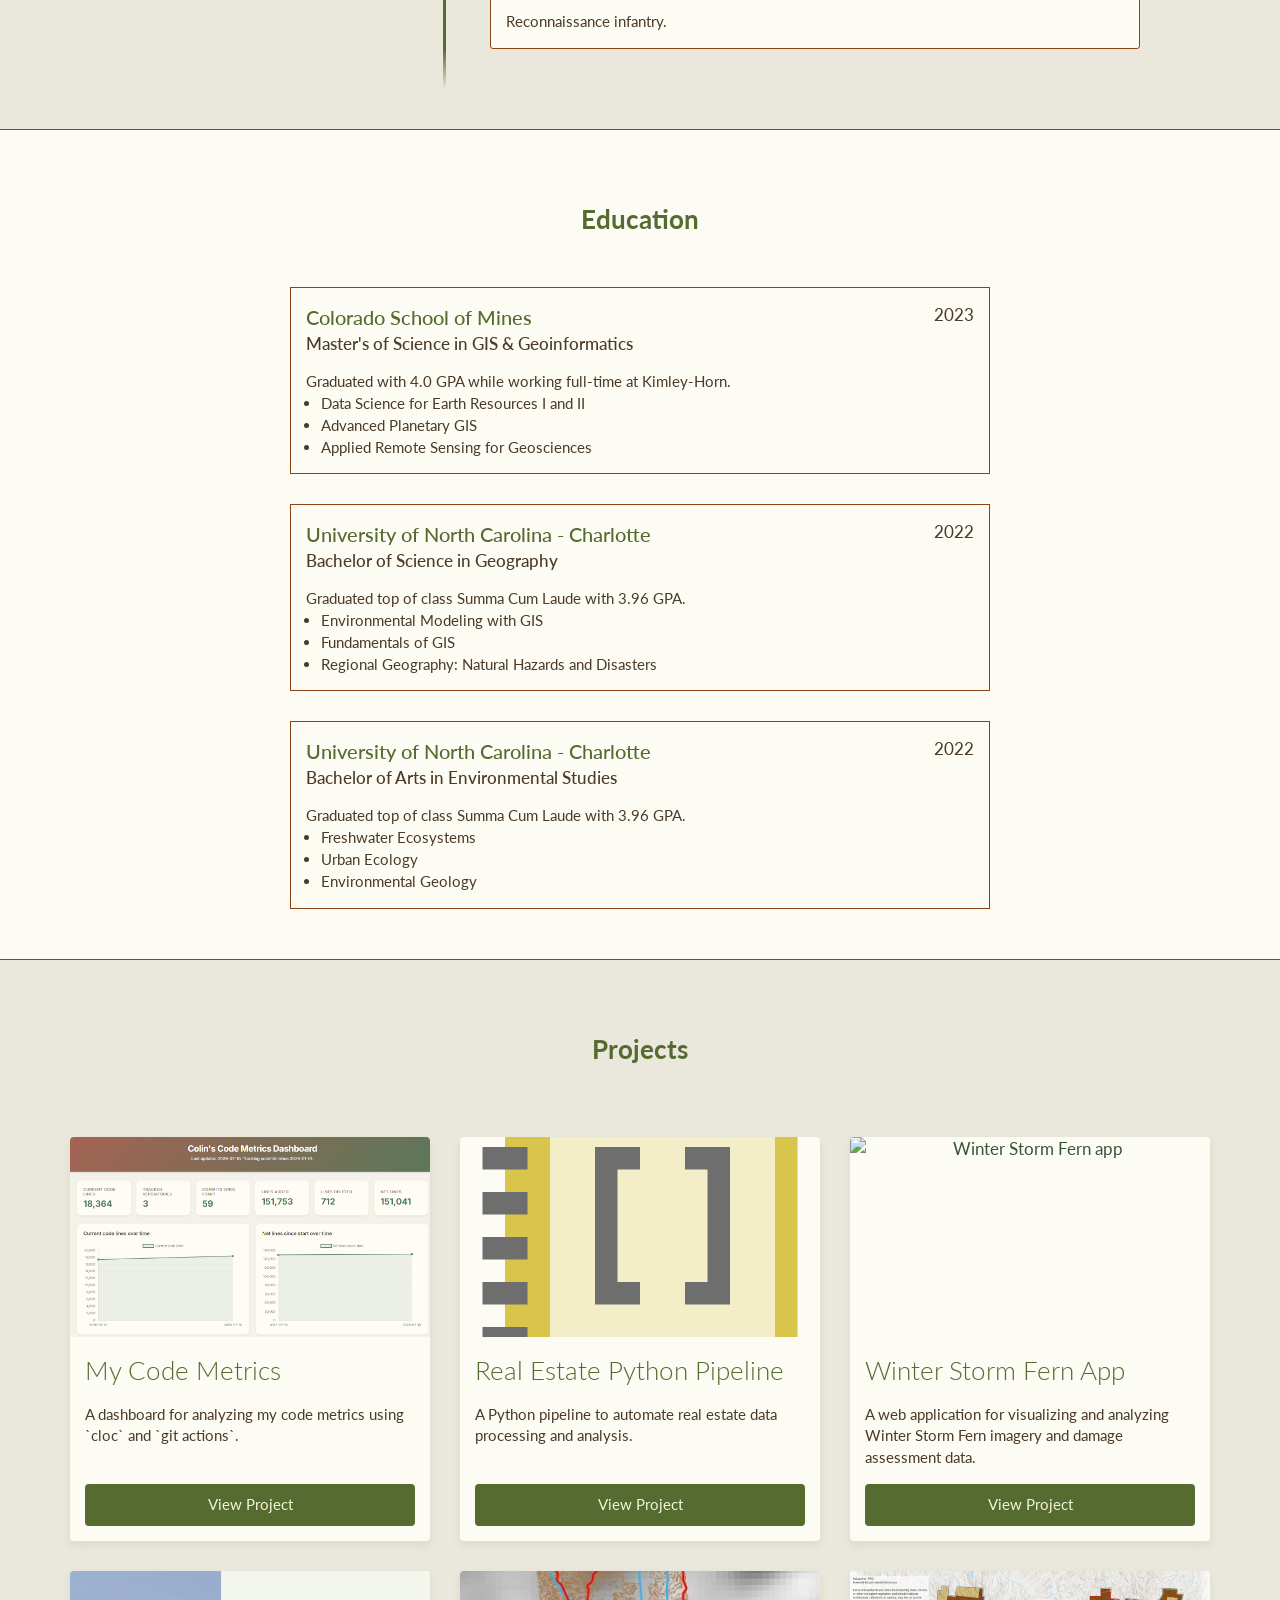
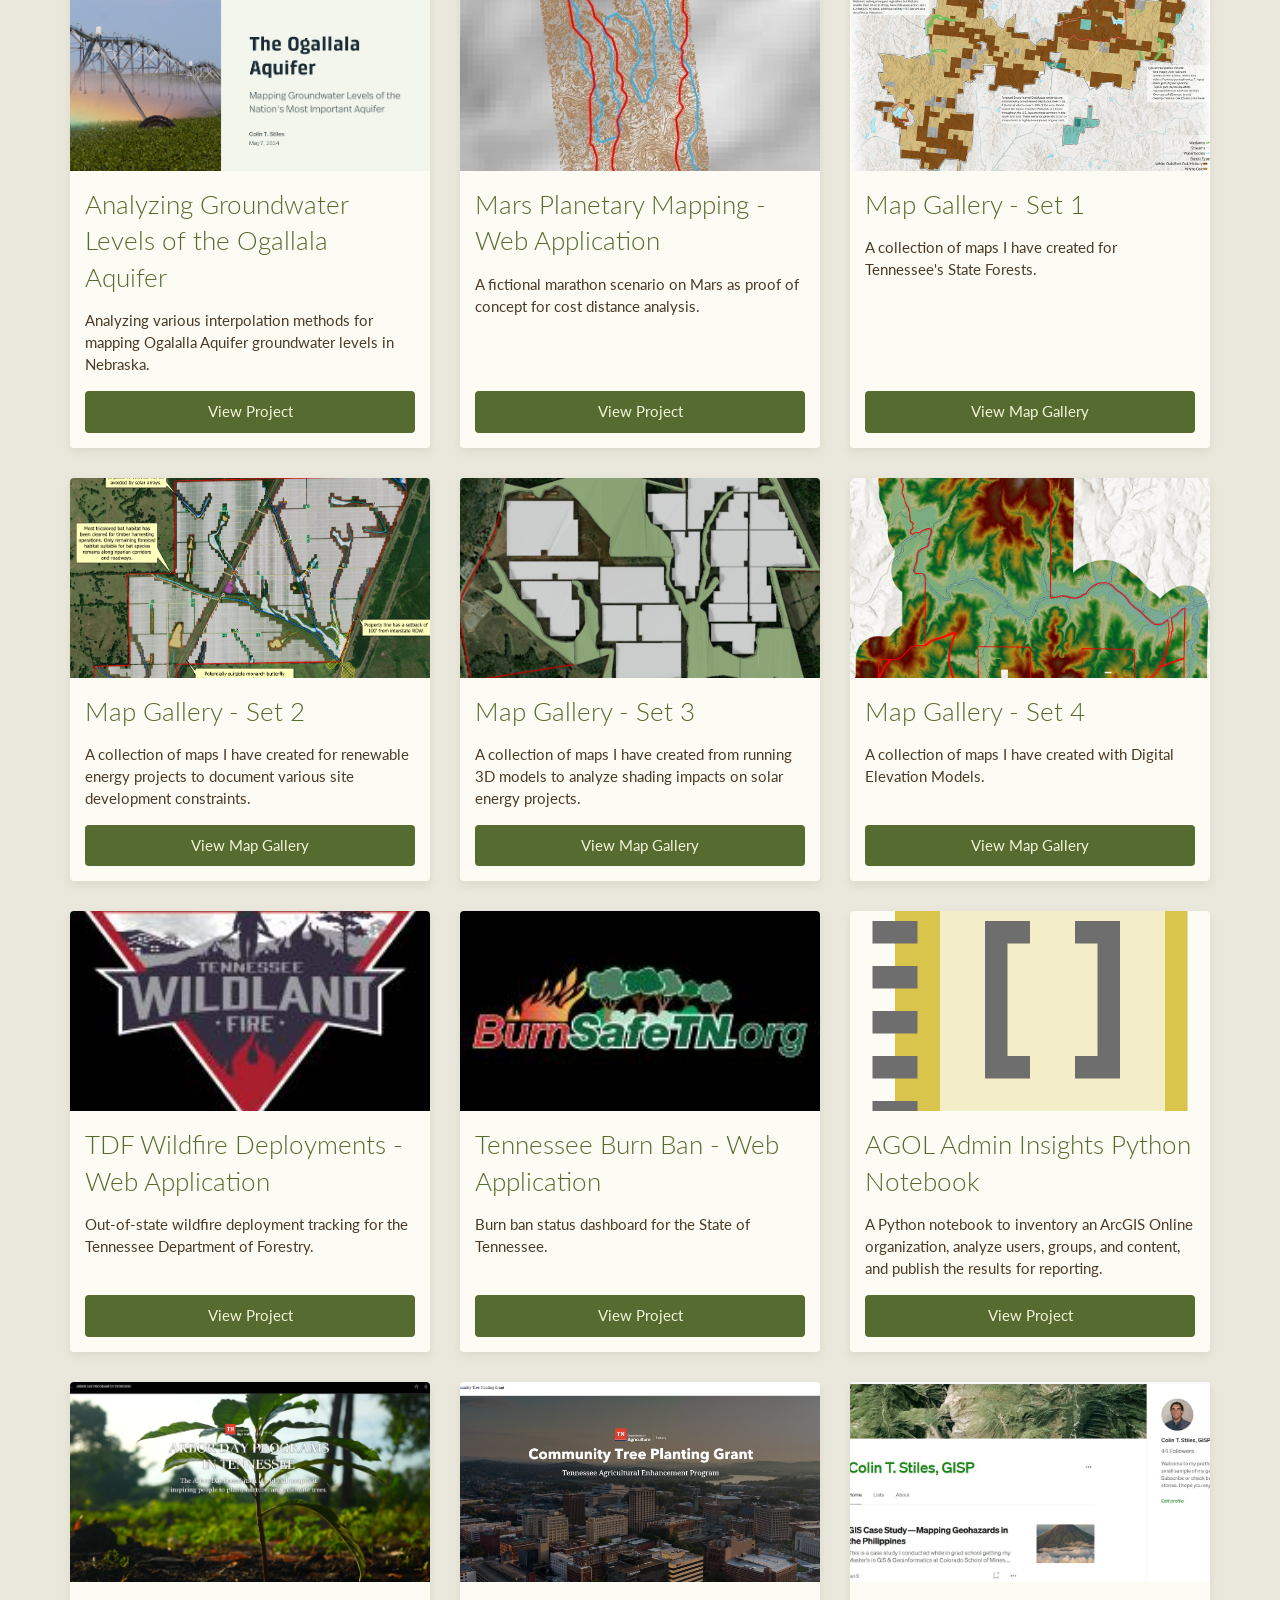
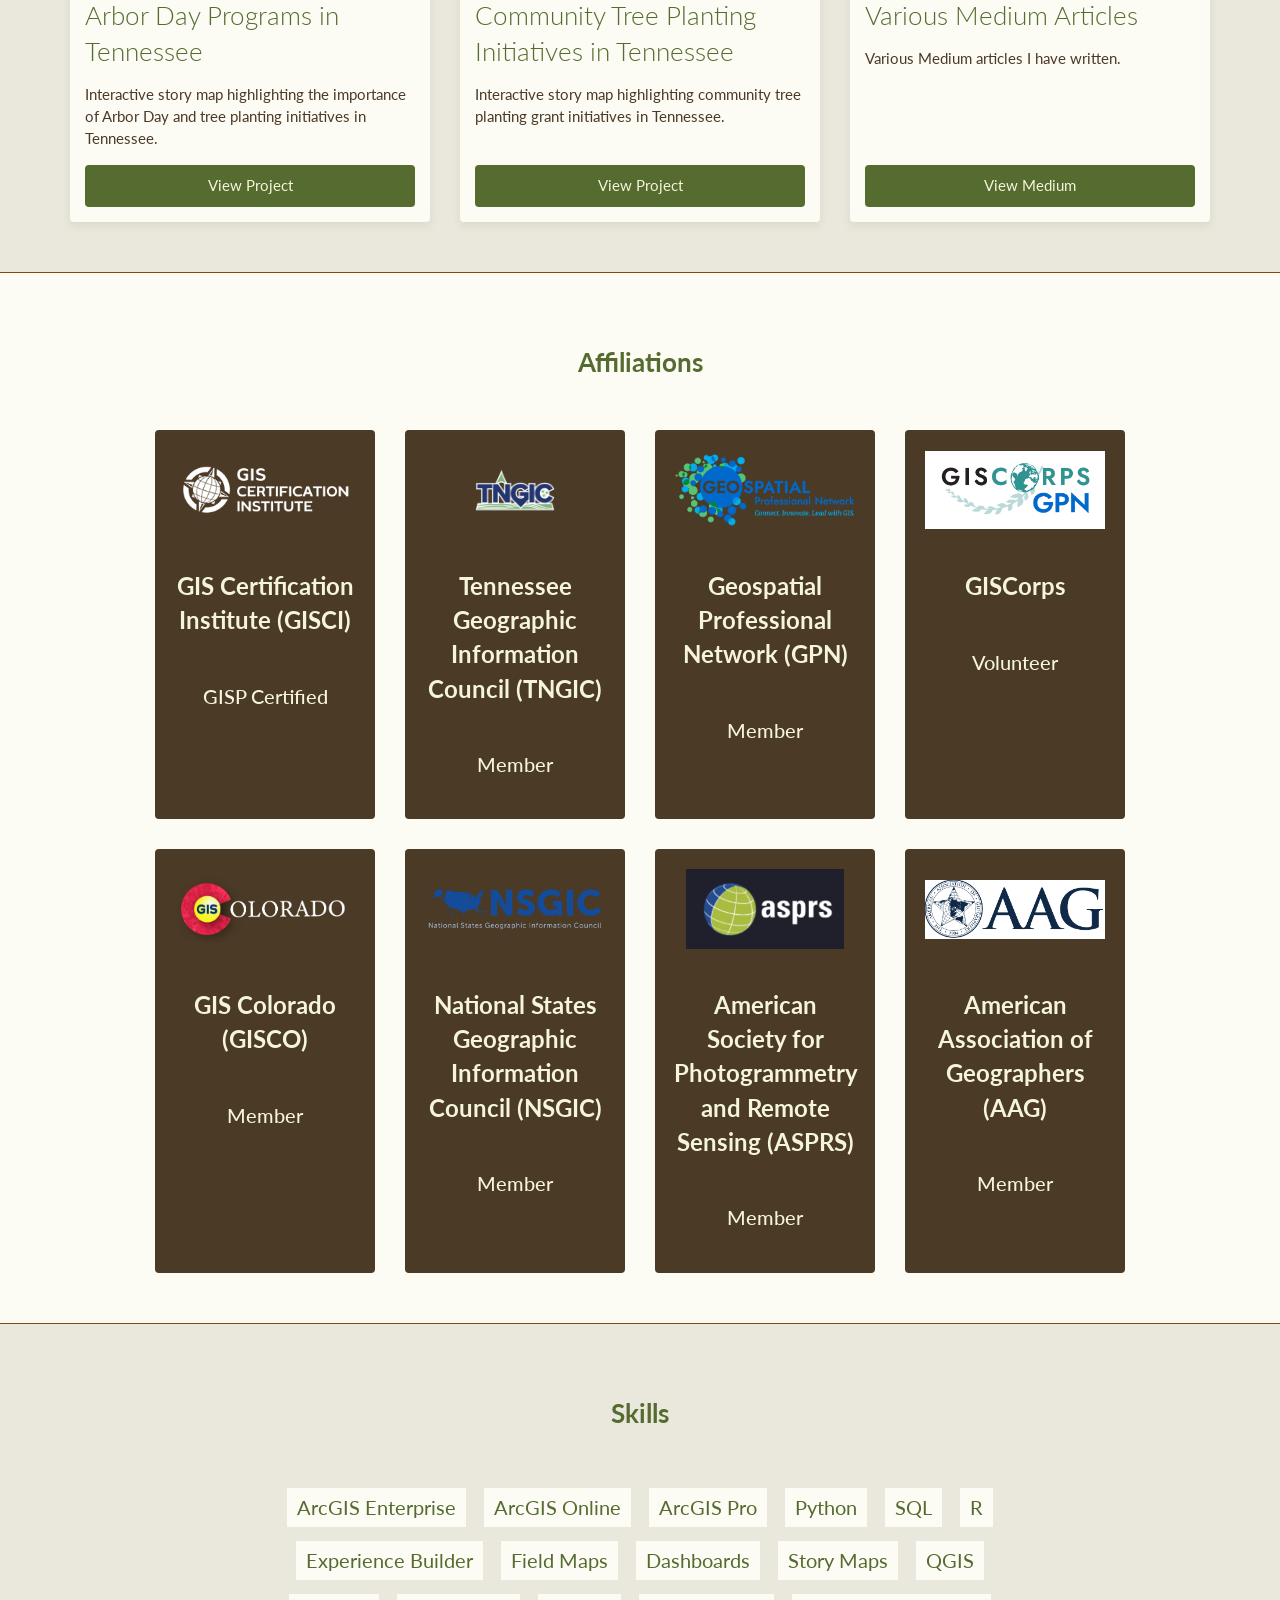
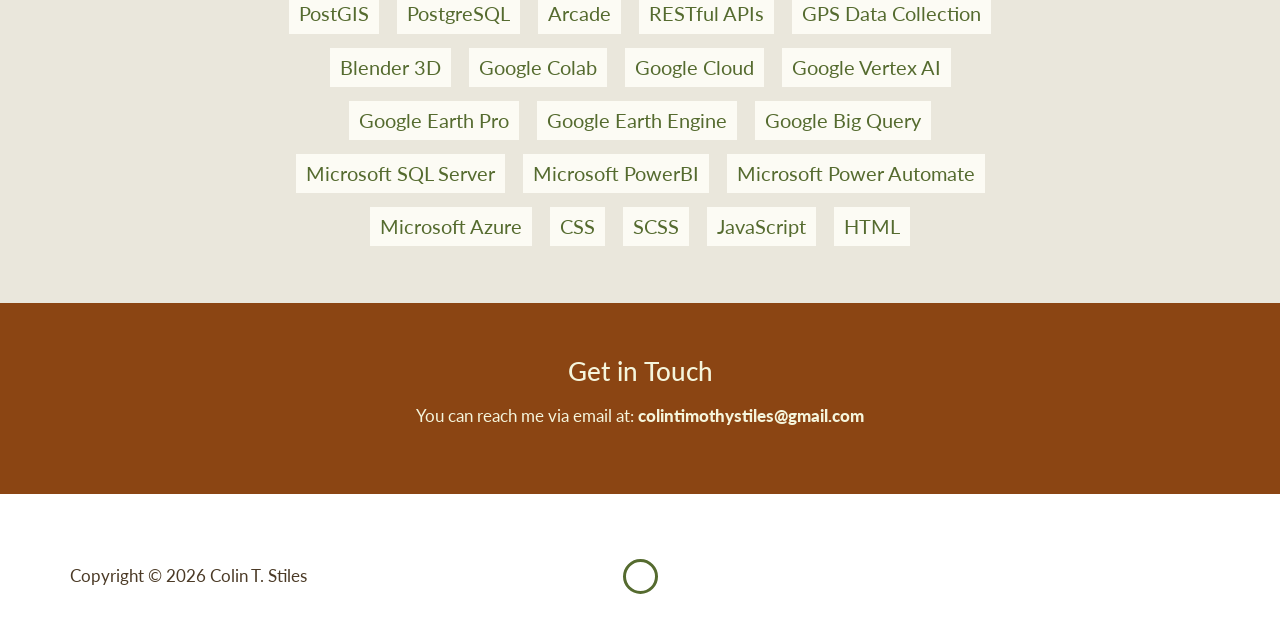
==== commit f3289429: "Add Winter Storm Fern App project to showcase visualization and analysis capabilities" ====
--- a/index.html
+++ b/index.html
@@ -284,6 +284,21 @@
                         <a href="images/python-pipeline.md" target="_blank" rel="noopener noreferrer">View Project</a>
                     </div>
                 </div>
+
+                <div class="project shadow-large">
+                    <div class="project-image">
+                        <a href="https://tndof.maps.arcgis.com/apps/instant/basic/index.html?appid=52a071bb5f764d7c8517a5ce7675188c" target="_blank" rel="noopener noreferrer">
+                            <img src="images/fern_app.png" alt="Winter Storm Fern app" />
+                        </a>
+                    </div>
+                    <div class="project-info">
+                        <h3>Winter Storm Fern App</h3>
+                        <p>
+                            A web application for visualizing and analyzing Winter Storm Fern imagery and damage assessment data.
+                        </p>
+                        <a href="https://tndof.maps.arcgis.com/apps/instant/basic/index.html?appid=52a071bb5f764d7c8517a5ce7675188c" target="_blank" rel="noopener noreferrer">View Project</a>
+                    </div>
+                </div>
                 
                 <div class="project shadow-large">
                     <div class="project-image">
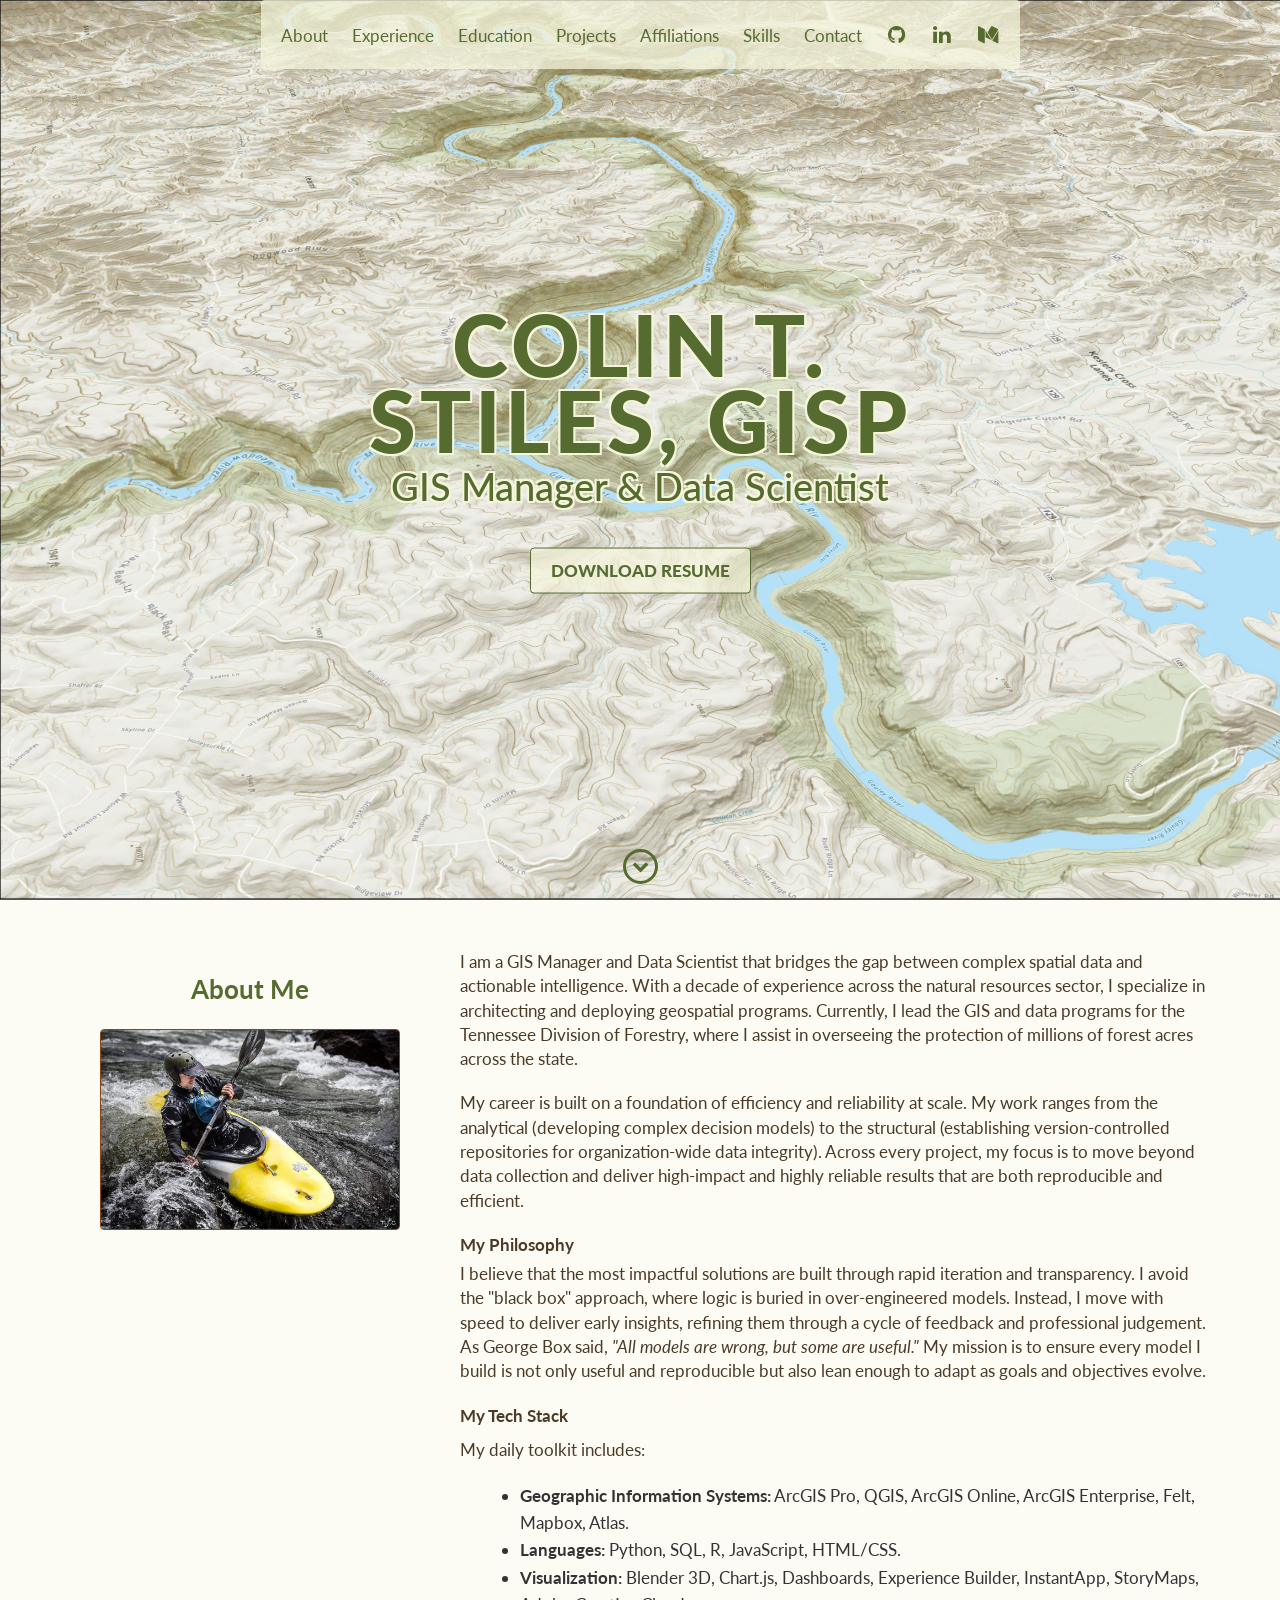
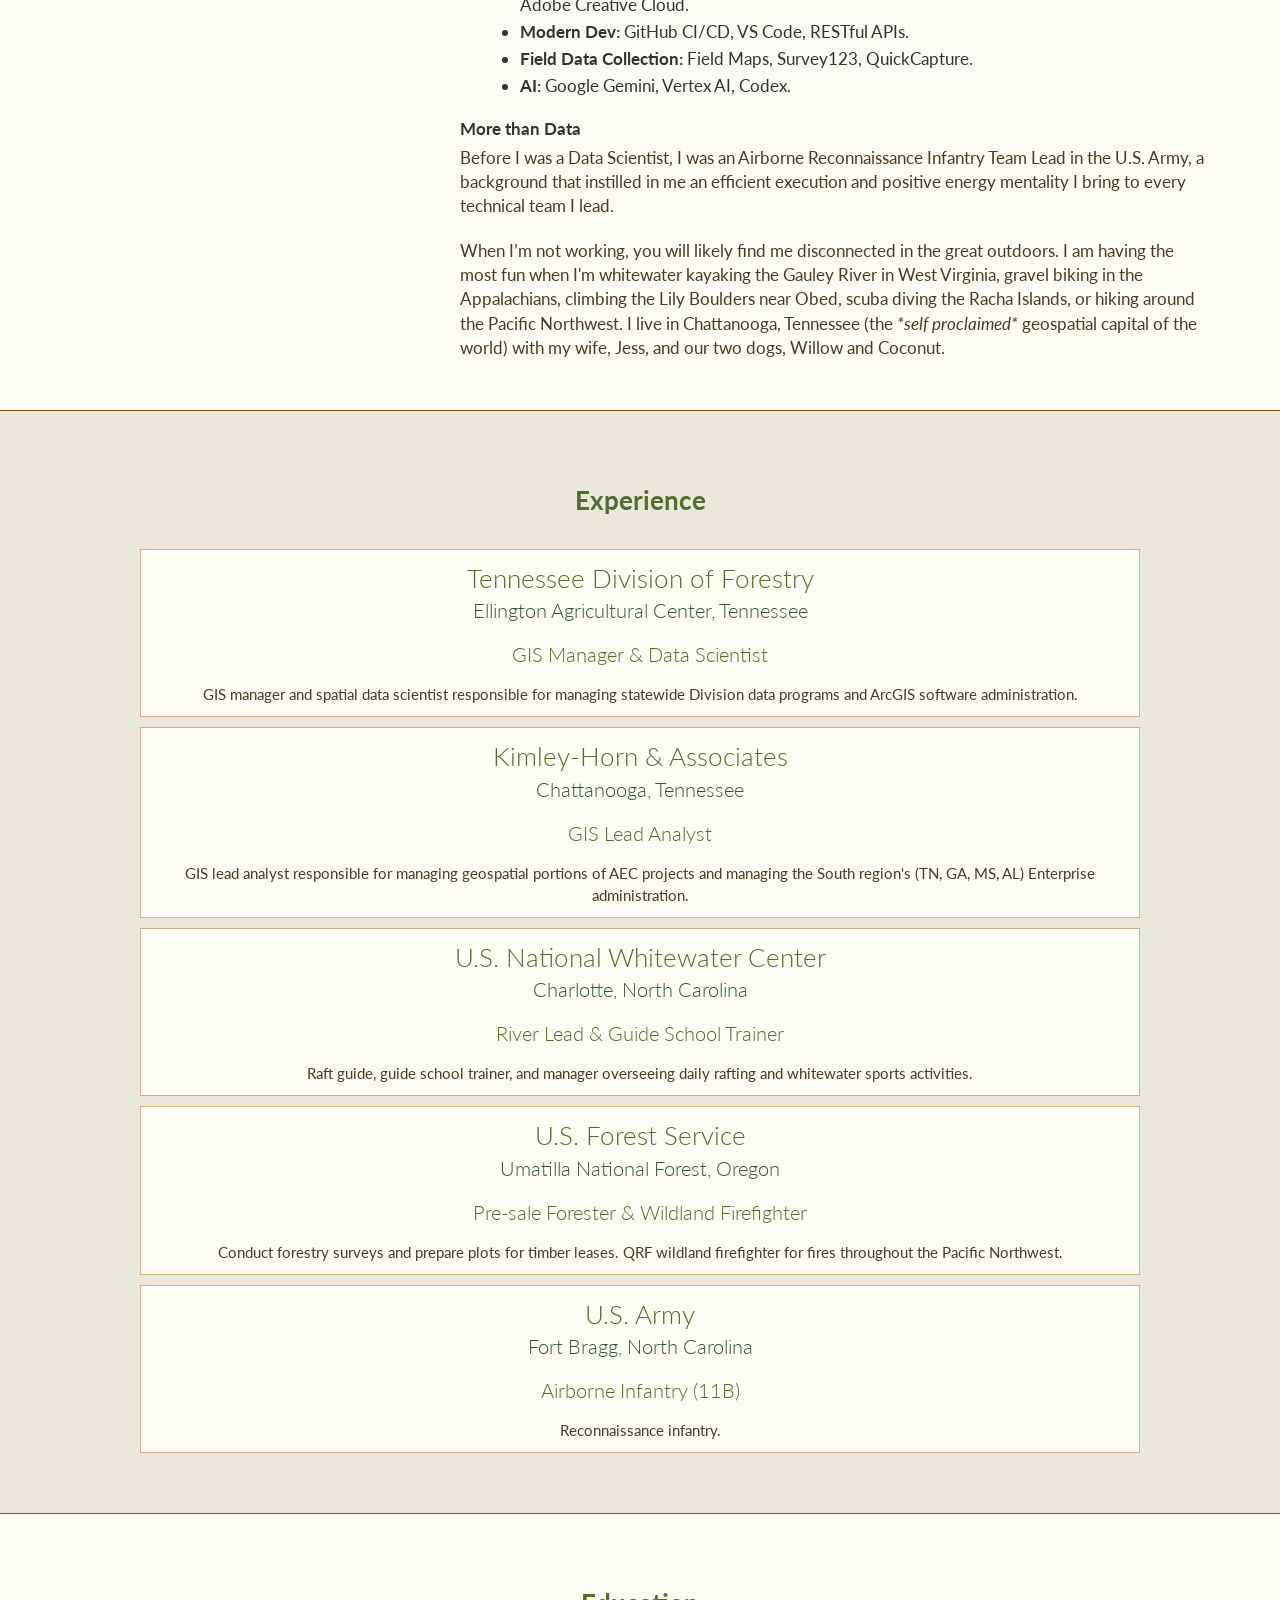
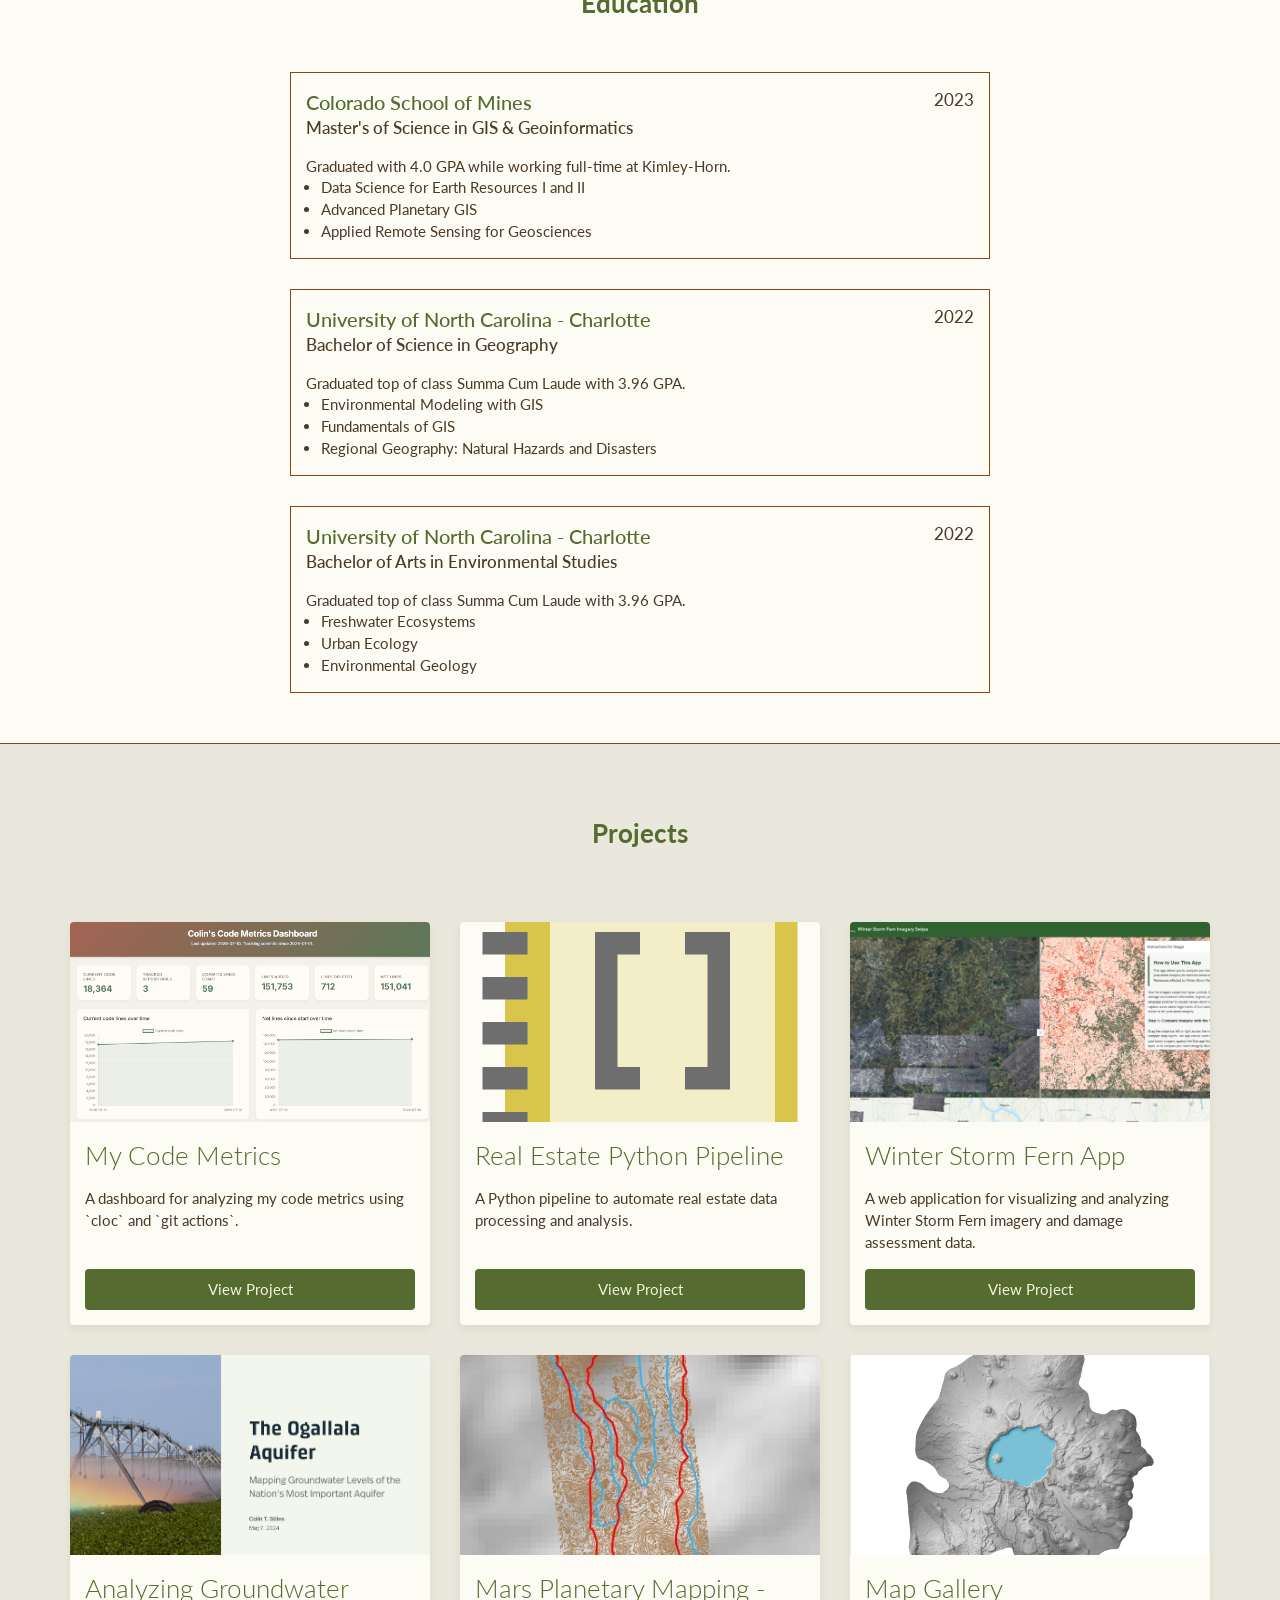
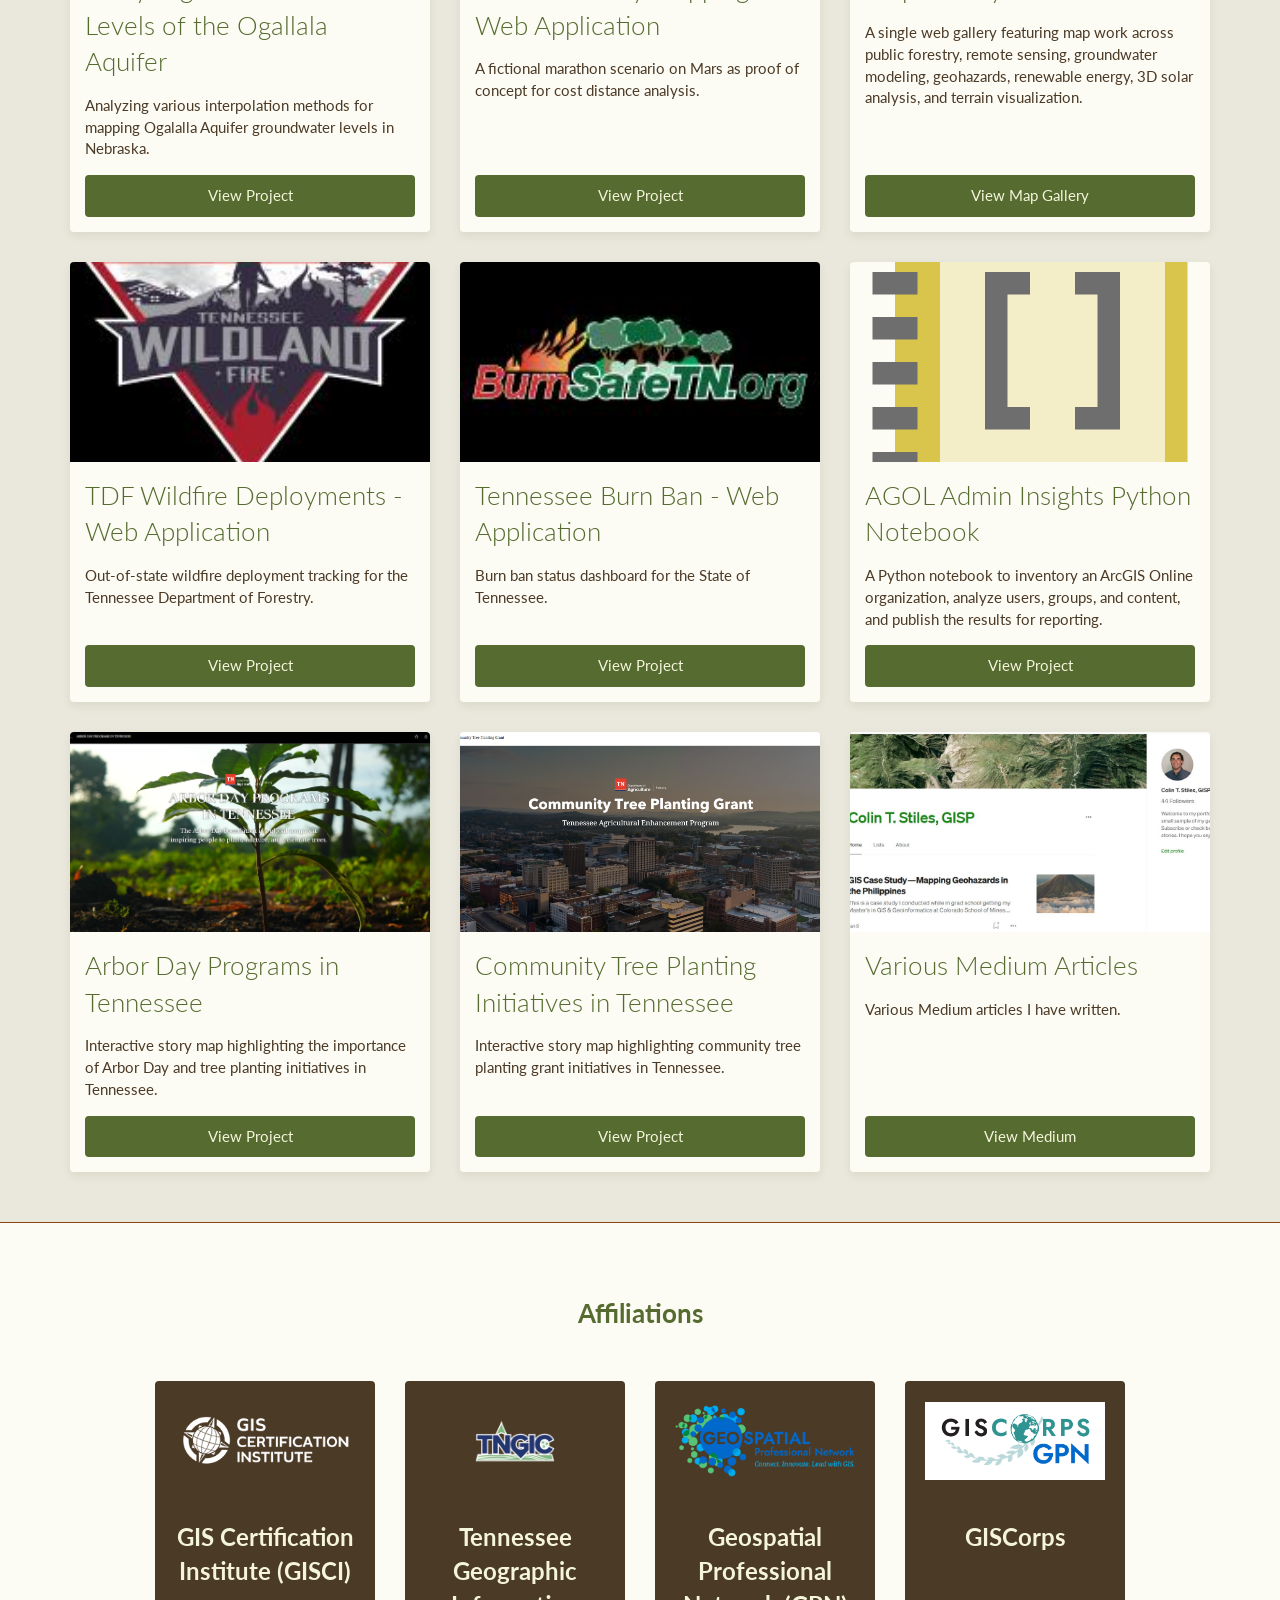
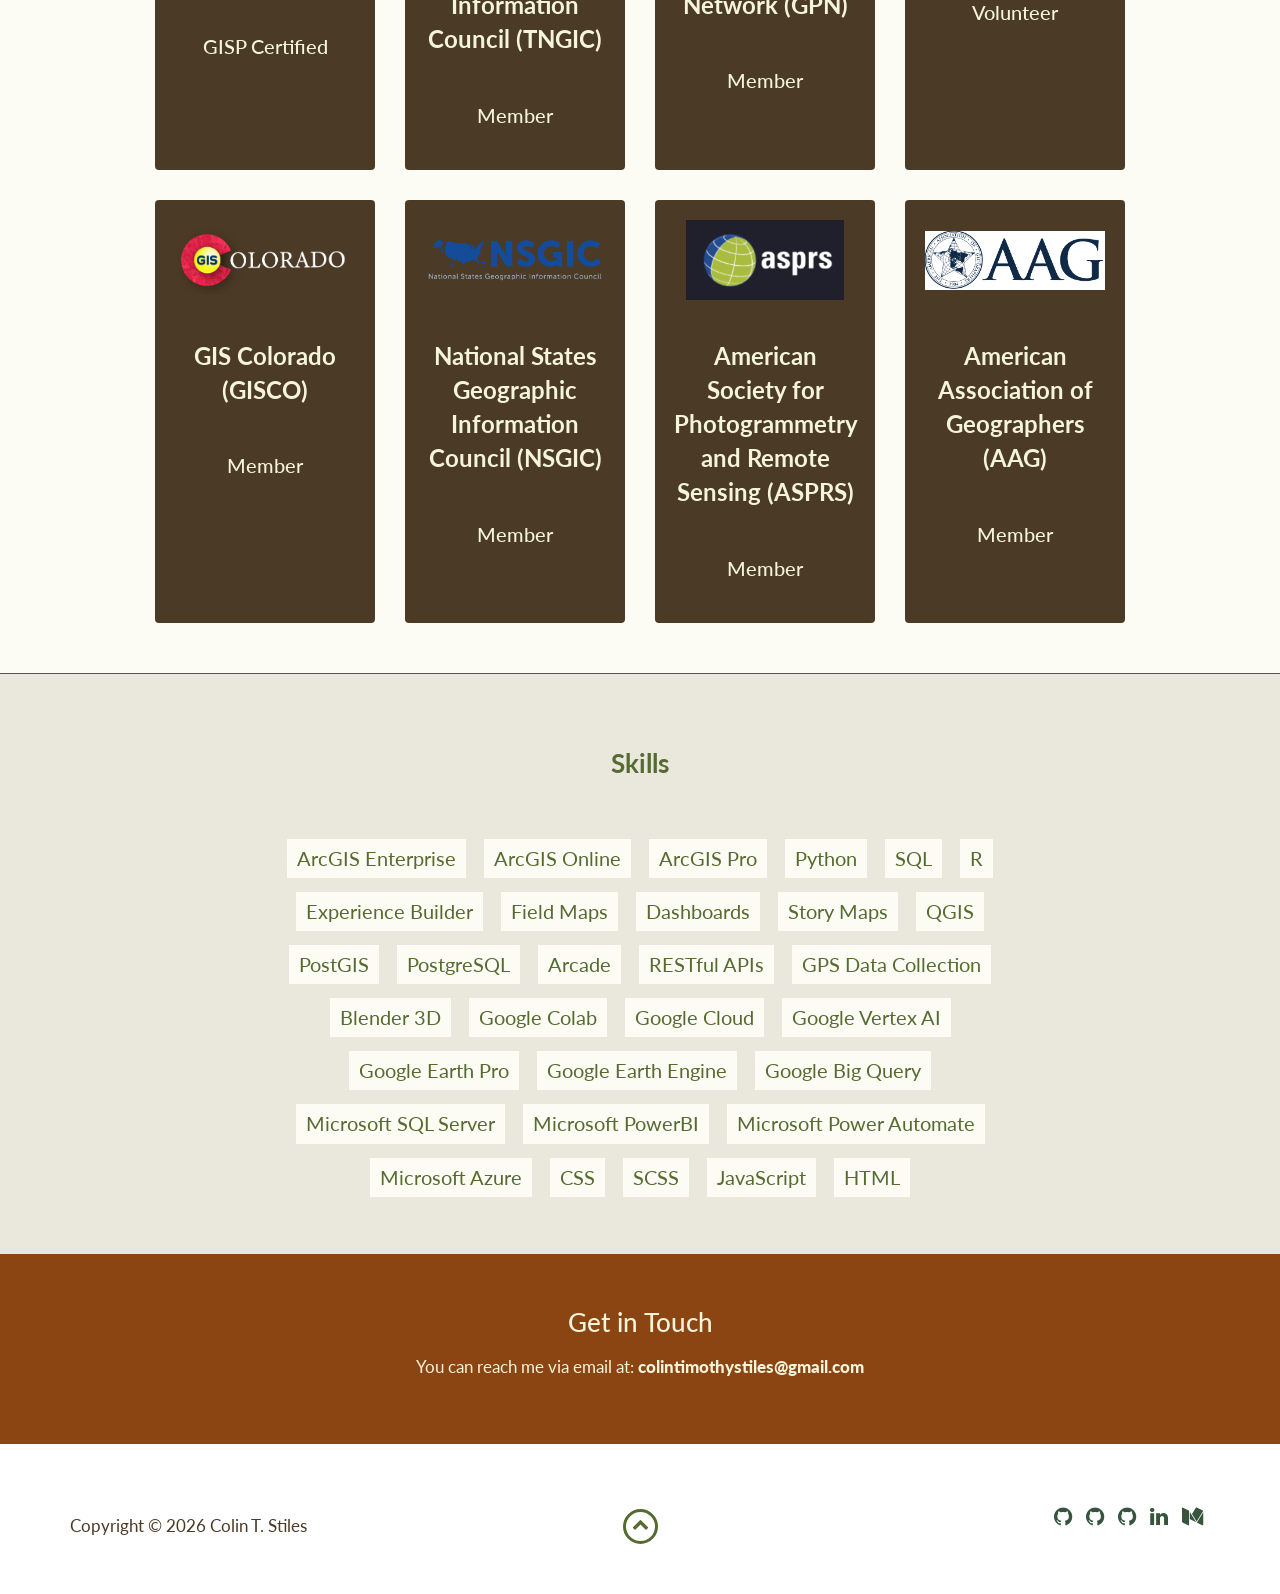
==== commit 5da1e880: "Consolidate map gallery into single web page" ====
--- a/index.html
+++ b/index.html
@@ -1,641 +1,596 @@
-<!DOCTYPE html>
-<html class="no-js" lang="en">
-
-<head>
-    <meta charset="utf-8">
-    <meta http-equiv="X-UA-Compatible" content="IE=edge">
-    <meta name="viewport" content="width=device-width, initial-scale=1">
-    <title>Colin Stiles - Portfolio</title>
-	<link rel="shortcut icon" href="images/favicon.ico" type="image/x-icon">
-	<link rel="icon" href="images/favicon.ico" type="image/x-icon">
-    <link href="https://fonts.googleapis.com/css?family=Lato:300,400,700,900" rel="stylesheet">
-    <link rel="stylesheet" href="libs/font-awesome/css/font-awesome.min.css">
-    <link href="css/bootstrap.min.css" rel="stylesheet">
-    <link href="css/styles.css" rel="stylesheet">
-</head>
-
-<body>
-    <div id="mobile-menu-open" class="shadow-large">
-        <i class="fa fa-bars" aria-hidden="true"></i>
-    </div>
-    <!-- End #mobile-menu-toggle -->
-    <header>
-        <div id="mobile-menu-close">
-            <span>Close</span> <i class="fa fa-times" aria-hidden="true"></i>
-        </div>
-        <ul id="menu" class="shadow">
-            <li>
-                <a href="#about">About</a>
-            </li>
-            <li>
-                <a href="#experience">Experience</a>
-            </li>
-            <li>
-                <a href="#education">Education</a>
-            </li>
-            <li>
-                <a href="#projects">Projects</a>
-            </li>
-            <li>
-                <a href="#affiliations">Affiliations</a>
-            </li>
-            <li>
-                <a href="#skills">Skills</a>
-            </li>
-            <li>
-                <a href="#contact">Contact</a>
-            </li>
-            <li class="social-link">
-                <a href="https://github.com/colinstiles" target="_blank" rel="noopener noreferrer"><i class="fa fa-github" aria-hidden="true"></i></a>
-            </li>
-            <li class="social-link">
-                <a href="https://www.linkedin.com/in/colin-t-stiles-gisp-386717292/" target="_blank" rel="noopener noreferrer"><i class="fa fa-linkedin" aria-hidden="true"></i></a>
-            </li>
-            <li class="social-link">
-                <a href="https://www.medium.com/@colintimothystiles" target="_blank" rel="noopener noreferrer"><i class="fa fa-medium" aria-hidden="true"></i></a>
-            </li>
-        </ul>
-    </header>
-    <!-- End header -->
-
-    <div id="lead">
-        <div id="lead-content">
-            <h1>Colin T. Stiles, GISP</h1>
-            <h2>GIS Manager & Data Scientist</h2>
-            <a href="images/ColinStiles_PortfolioResume.pdf" download="ColinStiles_PortfolioResume.pdf" class="btn-resume" target="_blank" rel="noopener noreferrer">Download Resume</a>
-        </div>
-        <!-- End #lead-content -->
-
-        <div id="lead-overlay"></div>
-
-        <div id="lead-down">
-            <span>
-                <i class="fa fa-chevron-down" aria-hidden="true"></i>
-            </span>
-        </div>
-        <!-- End #lead-down -->
-    </div>
-    <!-- End #lead -->
-
-    <div id="about">
-        <div class="container">
-            <div class="row">
-                <div class="col-md-4">
-                    <h2 class="heading">About Me</h2>
-                    <img src="images/me.jpg" alt="Colin Stiles" class="about-me-img shadow-large">
-                </div>
-                <div class="col-md-8">
-					<p style="margin-bottom: 20px;">
-						I am a GIS Manager and Data Scientist that bridges the gap between complex spatial data and actionable intelligence. With a decade of experience across
-						the natural resources sector, I specialize in architecting and deploying geospatial programs. Currently, I lead the GIS and data programs for the Tennessee Division of Forestry,
-						where I assist in overseeing the protection of millions of forest acres across the state.
-                    </p>
-                    <p style="margin-bottom: 20px;">
-						My career is built on a foundation of efficiency and reliability at scale. My work ranges from the analytical (developing complex decision models) to the structural
-						(establishing version-controlled repositories for organization-wide data integrity). Across every project, my focus is to move beyond data collection and deliver
-						high-impact and highly reliable results that are both reproducible and efficient.
-                    </p>
-					<p style="margin-bottom: 20px;">
-					    <strong style="display: block; margin-bottom: 5px;">My Philosophy</strong>
-					    I believe that the most impactful solutions are built through rapid iteration and transparency. I avoid the "black box" approach, where logic is buried in over-engineered
-						models. Instead, I move with speed to deliver early insights, refining them through a cycle of feedback and professional judgement. As George Box said,
-						<em>"All models are wrong, but some are useful."</em> My mission is to ensure every model I build is not only useful and reproducible but also lean enough to
-						adapt as goals and objectives evolve.
-					</p>
-					<p style="margin-bottom: 20px;">
-						<strong style="display: block; margin-bottom: 10px;">My Tech Stack</strong>
-					    My daily toolkit includes:</p>
-					    <ul style="list-style-type: disc; margin-left: 20px; line-height: 1.6;">
-					        <li><strong>Geographic Information Systems:</strong> ArcGIS Pro, QGIS, ArcGIS Online, ArcGIS Enterprise, Felt, Mapbox, Atlas.</li>
-                            <li><strong>Languages:</strong> Python, SQL, R, JavaScript, HTML/CSS.</li>
-                            <li><strong>Visualization:</strong> Blender 3D, Chart.js, Dashboards, Experience Builder, InstantApp, StoryMaps, Adobe Creative Cloud.</li>
-					        <li><strong>Modern Dev:</strong> GitHub CI/CD, VS Code, RESTful APIs.</li>
-                            <li><strong>Field Data Collection:</strong> Field Maps, Survey123, QuickCapture.</li>
-					        <li><strong>AI:</strong> Google Gemini, Vertex AI, Codex.</li>
-					    </ul>
-					</p>
-					<div style="margin-bottom: 20px;">
-						<strong style="display: block; margin-bottom: 5px;">More than Data</strong>
-					    <p>Before I was a Data Scientist, I was an Airborne Reconnaissance Infantry Team Lead in the U.S. Army, a background that instilled in me an efficient execution 
-					    and positive energy mentality I bring to every technical team I lead.
-					</p>
-					</div>
-					<p>
-					    When I’m not working, you will likely find me disconnected in the great outdoors. I am having the most fun when I'm whitewater kayaking the Gauley River
-						in West Virginia, gravel biking in the Appalachians, climbing the Lily Boulders near Obed, scuba diving the Racha Islands,
-						or hiking around the Pacific Northwest. I live in Chattanooga, Tennessee (the <em>*self proclaimed*</em> geospatial capital of the world)
-						with my wife, Jess, and our two dogs, Willow and Coconut.
-					</p>
-                </div>
-            </div>
-        </div>
-    </div>
-    <!-- End #about -->
-
-    <div id="experience" class="background-alt">
-        <h2 class="heading">Experience</h2>
-        <div id="experience-timeline">
-            <div data-date="September 2025 – Present">
-                <h3>Tennessee Division of Forestry</h3>
-                <h4><a href="https://maps.app.goo.gl/qHg2nu8BiQxvxwNm7" target="_blank">Ellington Agricultural Center, Tennessee</a></h4>
-                <h4>GIS Manager & Data Scientist</h4>
-                <p>
-                    GIS manager and spatial data scientist responsible for managing statewide Division data programs and ArcGIS software administration.
-                </p>
-            </div>
-			
-			<div data-date="May 2022 – January 2026">
-                <h3>Kimley-Horn & Associates</h3>
-                <h4><a href="https://www.google.com/maps/place/Chattanooga,+TN/@35.0847889,-85.4115445,11.5z/data=!4m6!3m5!1s0x886060408a83e785:0x2471261f898728aa!8m2!3d35.0457984!4d-85.3093995!16zL20vMHB6cHo!5m1!1e4?entry=ttu&g_ep=EgoyMDI1MDYyNi4wIKXMDSoASAFQAw%3D%3D" target="_blank">Chattanooga, Tennessee</a></h4>
-                <h4>GIS Lead Analyst</h4>
-                <p>
-                    GIS lead analyst responsible for managing geospatial portions of AEC projects and managing the South region's (TN, GA, MS, AL) Enterprise administration.
-                </p>
-            </div>
-
-            <div data-date="March 2019 – October 2023">
-                <h3>U.S. National Whitewater Center</h3>
-                <h4><a href="https://www.google.com/maps/place/U.S.+National+Whitewater+Center/@35.2052213,-80.9873117,11z/data=!4m15!1m8!3m7!1s0x88541fc4fc381a81:0x884650e6bf43d164!2sCharlotte,+NC!3b1!8m2!3d35.2215548!4d-80.840116!16zL20vMGZzYjg!3m5!1s0x8856bd20e3f7debd:0x9f98f6c378221e22!8m2!3d35.2712966!4d-81.0055403!16zL20vMGMybTc1!5m1!1e4?entry=ttu&g_ep=EgoyMDI1MDYyNi4wIKXMDSoASAFQAw%3D%3D" target="_blank">Charlotte, North Carolina</a></h4>
-                <h4>River Lead & Guide School Trainer</h4>
-                <p>
-                    Raft guide, guide school trainer, and manager overseeing daily rafting and whitewater sports activities.
-                </p>
-            </div>
-
-            <div data-date="May 2020 – August 2021">
-                <h3>U.S. Forest Service</h3>
-                <h4><a href="https://www.google.com/maps/place/Umatilla+National+Forest/@45.1684298,-118.7522387,8.5z/data=!4m6!3m5!1s0x54a3028b3ef338bb:0xd5a712eedcacbb01!8m2!3d45.1946191!4d-118.6665916!16s%2Fm%2F027n6h9!5m1!1e4?entry=ttu&g_ep=EgoyMDI1MDYyNi4wIKXMDSoASAFQAw%3D%3D" target="_blank">Umatilla National Forest, Oregon</a></h4>
-                <h4>Pre-sale Forester & Wildland Firefighter</h4>
-                <p>
-                    Conduct forestry surveys and prepare plots for timber leases. QRF wildland firefighter for fires throughout the Pacific Northwest. 
-                </p>
-            </div>
-
-            <div data-date="February 2016 – February 2019">
-                <h3>U.S. Army</h3>
-                <h4><a href="https://www.google.com/maps/place/Fort+Bragg,+NC/@35.1420913,-79.0428218,13z/data=!3m1!4b1!4m6!3m5!1s0x89ab69d7135bae85:0xf7bfb89710f8ee3f!8m2!3d35.139417!4d-79.0051756!16s%2Fg%2F11bc6b_v5q!5m1!1e4?entry=ttu&g_ep=EgoyMDI1MDYyNi4wIKXMDSoASAFQAw%3D%3D" target="_blank">Fort Bragg, North Carolina</a></h4>
-                <h4>Airborne Infantry (11B)</h4>
-                <p>
-                    Reconnaissance infantry.
-                </p>
-            </div>
-        </div>
-    </div>
-    <!-- End #experience -->
-
-    <div id="education">
-        <h2 class="heading">Education</h2>
-        <div class="education-block">
-            <h3>Colorado School of Mines</h3>
-            <span class="education-date">2023</span>
-            <h4>Master's of Science in GIS & Geoinformatics</h4>
-            <p>
-                Graduated with 4.0 GPA while working full-time at Kimley-Horn.
-            </p>
-            <ul>
-                <li>
-                    Data Science for Earth Resources I and II
-                </li>
-                <li>
-                    Advanced Planetary GIS
-                </li>
-                <li>
-                    Applied Remote Sensing for Geosciences
-                </li>
-            </p>
-        </div>
-        <!-- End .education-block -->
-
-        <div class="education-block">
-            <h3>University of North Carolina - Charlotte</h3>
-            <span class="education-date">2022</span>
-            <h4>Bachelor of Science in Geography</h4>
-            <p>
-                Graduated top of class Summa Cum Laude with 3.96 GPA.
-            </p>
-            <ul>
-                <li>
-                    Environmental Modeling with GIS
-                </li>
-                <li>
-                    Fundamentals of GIS
-                </li>
-                <li>
-                    Regional Geography: Natural Hazards and Disasters
-                </li>
-            </ul>
-        </div>
-        <!-- End .education-block -->
-
-        <div class="education-block">
-            <h3>University of North Carolina - Charlotte</h3>
-            <span class="education-date">2022</span>
-            <h4>Bachelor of Arts in Environmental Studies</h4>
-            <p>
-                Graduated top of class Summa Cum Laude with 3.96 GPA.
-            </p>
-            <ul>
-                <li>
-                    Freshwater Ecosystems
-                </li>
-                <li>
-                    Urban Ecology
-                </li>
-                <li>
-                    Environmental Geology
-                </li>
-            </ul>
-        </div>
-        <!-- End .education-block -->
-    </div>
-    <!-- End #education -->
-
-    <div id="projects" class="background-alt">
-        <h2 class="heading">Projects</h2>
-        <div class="container">
-            <div class="project-grid">
-
+<!DOCTYPE html>
+<html class="no-js" lang="en">
+
+<head>
+    <meta charset="utf-8">
+    <meta http-equiv="X-UA-Compatible" content="IE=edge">
+    <meta name="viewport" content="width=device-width, initial-scale=1">
+    <title>Colin Stiles - Portfolio</title>
+	<link rel="shortcut icon" href="images/favicon.ico" type="image/x-icon">
+	<link rel="icon" href="images/favicon.ico" type="image/x-icon">
+    <link href="https://fonts.googleapis.com/css?family=Lato:300,400,700,900" rel="stylesheet">
+    <link rel="stylesheet" href="libs/font-awesome/css/font-awesome.min.css">
+    <link href="css/bootstrap.min.css" rel="stylesheet">
+    <link href="css/styles.css" rel="stylesheet">
+</head>
+
+<body>
+    <div id="mobile-menu-open" class="shadow-large">
+        <i class="fa fa-bars" aria-hidden="true"></i>
+    </div>
+    <!-- End #mobile-menu-toggle -->
+    <header>
+        <div id="mobile-menu-close">
+            <span>Close</span> <i class="fa fa-times" aria-hidden="true"></i>
+        </div>
+        <ul id="menu" class="shadow">
+            <li>
+                <a href="#about">About</a>
+            </li>
+            <li>
+                <a href="#experience">Experience</a>
+            </li>
+            <li>
+                <a href="#education">Education</a>
+            </li>
+            <li>
+                <a href="#projects">Projects</a>
+            </li>
+            <li>
+                <a href="#affiliations">Affiliations</a>
+            </li>
+            <li>
+                <a href="#skills">Skills</a>
+            </li>
+            <li>
+                <a href="#contact">Contact</a>
+            </li>
+            <li class="social-link">
+                <a href="https://github.com/colinstiles" target="_blank" rel="noopener noreferrer"><i class="fa fa-github" aria-hidden="true"></i></a>
+            </li>
+            <li class="social-link">
+                <a href="https://www.linkedin.com/in/colin-t-stiles-gisp-386717292/" target="_blank" rel="noopener noreferrer"><i class="fa fa-linkedin" aria-hidden="true"></i></a>
+            </li>
+            <li class="social-link">
+                <a href="https://www.medium.com/@colintimothystiles" target="_blank" rel="noopener noreferrer"><i class="fa fa-medium" aria-hidden="true"></i></a>
+            </li>
+        </ul>
+    </header>
+    <!-- End header -->
+
+    <div id="lead">
+        <div id="lead-content">
+            <h1>Colin T. Stiles, GISP</h1>
+            <h2>GIS Manager & Data Scientist</h2>
+            <a href="images/ColinStiles_PortfolioResume.pdf" download="ColinStiles_PortfolioResume.pdf" class="btn-resume" target="_blank" rel="noopener noreferrer">Download Resume</a>
+        </div>
+        <!-- End #lead-content -->
+
+        <div id="lead-overlay"></div>
+
+        <div id="lead-down">
+            <span>
+                <i class="fa fa-chevron-down" aria-hidden="true"></i>
+            </span>
+        </div>
+        <!-- End #lead-down -->
+    </div>
+    <!-- End #lead -->
+
+    <div id="about">
+        <div class="container">
+            <div class="row">
+                <div class="col-md-4">
+                    <h2 class="heading">About Me</h2>
+                    <img src="images/me.jpg" alt="Colin Stiles" class="about-me-img shadow-large">
+                </div>
+                <div class="col-md-8">
+					<p style="margin-bottom: 20px;">
+						I am a GIS Manager and Data Scientist that bridges the gap between complex spatial data and actionable intelligence. With a decade of experience across
+						the natural resources sector, I specialize in architecting and deploying geospatial programs. Currently, I lead the GIS and data programs for the Tennessee Division of Forestry,
+						where I assist in overseeing the protection of millions of forest acres across the state.
+                    </p>
+                    <p style="margin-bottom: 20px;">
+						My career is built on a foundation of efficiency and reliability at scale. My work ranges from the analytical (developing complex decision models) to the structural
+						(establishing version-controlled repositories for organization-wide data integrity). Across every project, my focus is to move beyond data collection and deliver
+						high-impact and highly reliable results that are both reproducible and efficient.
+                    </p>
+					<p style="margin-bottom: 20px;">
+					    <strong style="display: block; margin-bottom: 5px;">My Philosophy</strong>
+					    I believe that the most impactful solutions are built through rapid iteration and transparency. I avoid the "black box" approach, where logic is buried in over-engineered
+						models. Instead, I move with speed to deliver early insights, refining them through a cycle of feedback and professional judgement. As George Box said,
+						<em>"All models are wrong, but some are useful."</em> My mission is to ensure every model I build is not only useful and reproducible but also lean enough to
+						adapt as goals and objectives evolve.
+					</p>
+					<p style="margin-bottom: 20px;">
+						<strong style="display: block; margin-bottom: 10px;">My Tech Stack</strong>
+					    My daily toolkit includes:</p>
+					    <ul style="list-style-type: disc; margin-left: 20px; line-height: 1.6;">
+					        <li><strong>Geographic Information Systems:</strong> ArcGIS Pro, QGIS, ArcGIS Online, ArcGIS Enterprise, Felt, Mapbox, Atlas.</li>
+                            <li><strong>Languages:</strong> Python, SQL, R, JavaScript, HTML/CSS.</li>
+                            <li><strong>Visualization:</strong> Blender 3D, Chart.js, Dashboards, Experience Builder, InstantApp, StoryMaps, Adobe Creative Cloud.</li>
+					        <li><strong>Modern Dev:</strong> GitHub CI/CD, VS Code, RESTful APIs.</li>
+                            <li><strong>Field Data Collection:</strong> Field Maps, Survey123, QuickCapture.</li>
+					        <li><strong>AI:</strong> Google Gemini, Vertex AI, Codex.</li>
+					    </ul>
+					</p>
+					<div style="margin-bottom: 20px;">
+						<strong style="display: block; margin-bottom: 5px;">More than Data</strong>
+					    <p>Before I was a Data Scientist, I was an Airborne Reconnaissance Infantry Team Lead in the U.S. Army, a background that instilled in me an efficient execution 
+					    and positive energy mentality I bring to every technical team I lead.
+					</p>
+					</div>
+					<p>
+					    When I’m not working, you will likely find me disconnected in the great outdoors. I am having the most fun when I'm whitewater kayaking the Gauley River
+						in West Virginia, gravel biking in the Appalachians, climbing the Lily Boulders near Obed, scuba diving the Racha Islands,
+						or hiking around the Pacific Northwest. I live in Chattanooga, Tennessee (the <em>*self proclaimed*</em> geospatial capital of the world)
+						with my wife, Jess, and our two dogs, Willow and Coconut.
+					</p>
+                </div>
+            </div>
+        </div>
+    </div>
+    <!-- End #about -->
+
+    <div id="experience" class="background-alt">
+        <h2 class="heading">Experience</h2>
+        <div id="experience-timeline">
+            <div data-date="September 2025 – Present">
+                <h3>Tennessee Division of Forestry</h3>
+                <h4><a href="https://maps.app.goo.gl/qHg2nu8BiQxvxwNm7" target="_blank">Ellington Agricultural Center, Tennessee</a></h4>
+                <h4>GIS Manager & Data Scientist</h4>
+                <p>
+                    GIS manager and spatial data scientist responsible for managing statewide Division data programs and ArcGIS software administration.
+                </p>
+            </div>
+			
+			<div data-date="May 2022 – January 2026">
+                <h3>Kimley-Horn & Associates</h3>
+                <h4><a href="https://www.google.com/maps/place/Chattanooga,+TN/@35.0847889,-85.4115445,11.5z/data=!4m6!3m5!1s0x886060408a83e785:0x2471261f898728aa!8m2!3d35.0457984!4d-85.3093995!16zL20vMHB6cHo!5m1!1e4?entry=ttu&g_ep=EgoyMDI1MDYyNi4wIKXMDSoASAFQAw%3D%3D" target="_blank">Chattanooga, Tennessee</a></h4>
+                <h4>GIS Lead Analyst</h4>
+                <p>
+                    GIS lead analyst responsible for managing geospatial portions of AEC projects and managing the South region's (TN, GA, MS, AL) Enterprise administration.
+                </p>
+            </div>
+
+            <div data-date="March 2019 – October 2023">
+                <h3>U.S. National Whitewater Center</h3>
+                <h4><a href="https://www.google.com/maps/place/U.S.+National+Whitewater+Center/@35.2052213,-80.9873117,11z/data=!4m15!1m8!3m7!1s0x88541fc4fc381a81:0x884650e6bf43d164!2sCharlotte,+NC!3b1!8m2!3d35.2215548!4d-80.840116!16zL20vMGZzYjg!3m5!1s0x8856bd20e3f7debd:0x9f98f6c378221e22!8m2!3d35.2712966!4d-81.0055403!16zL20vMGMybTc1!5m1!1e4?entry=ttu&g_ep=EgoyMDI1MDYyNi4wIKXMDSoASAFQAw%3D%3D" target="_blank">Charlotte, North Carolina</a></h4>
+                <h4>River Lead & Guide School Trainer</h4>
+                <p>
+                    Raft guide, guide school trainer, and manager overseeing daily rafting and whitewater sports activities.
+                </p>
+            </div>
+
+            <div data-date="May 2020 – August 2021">
+                <h3>U.S. Forest Service</h3>
+                <h4><a href="https://www.google.com/maps/place/Umatilla+National+Forest/@45.1684298,-118.7522387,8.5z/data=!4m6!3m5!1s0x54a3028b3ef338bb:0xd5a712eedcacbb01!8m2!3d45.1946191!4d-118.6665916!16s%2Fm%2F027n6h9!5m1!1e4?entry=ttu&g_ep=EgoyMDI1MDYyNi4wIKXMDSoASAFQAw%3D%3D" target="_blank">Umatilla National Forest, Oregon</a></h4>
+                <h4>Pre-sale Forester & Wildland Firefighter</h4>
+                <p>
+                    Conduct forestry surveys and prepare plots for timber leases. QRF wildland firefighter for fires throughout the Pacific Northwest. 
+                </p>
+            </div>
+
+            <div data-date="February 2016 – February 2019">
+                <h3>U.S. Army</h3>
+                <h4><a href="https://www.google.com/maps/place/Fort+Bragg,+NC/@35.1420913,-79.0428218,13z/data=!3m1!4b1!4m6!3m5!1s0x89ab69d7135bae85:0xf7bfb89710f8ee3f!8m2!3d35.139417!4d-79.0051756!16s%2Fg%2F11bc6b_v5q!5m1!1e4?entry=ttu&g_ep=EgoyMDI1MDYyNi4wIKXMDSoASAFQAw%3D%3D" target="_blank">Fort Bragg, North Carolina</a></h4>
+                <h4>Airborne Infantry (11B)</h4>
+                <p>
+                    Reconnaissance infantry.
+                </p>
+            </div>
+        </div>
+    </div>
+    <!-- End #experience -->
+
+    <div id="education">
+        <h2 class="heading">Education</h2>
+        <div class="education-block">
+            <h3>Colorado School of Mines</h3>
+            <span class="education-date">2023</span>
+            <h4>Master's of Science in GIS & Geoinformatics</h4>
+            <p>
+                Graduated with 4.0 GPA while working full-time at Kimley-Horn.
+            </p>
+            <ul>
+                <li>
+                    Data Science for Earth Resources I and II
+                </li>
+                <li>
+                    Advanced Planetary GIS
+                </li>
+                <li>
+                    Applied Remote Sensing for Geosciences
+                </li>
+            </p>
+        </div>
+        <!-- End .education-block -->
+
+        <div class="education-block">
+            <h3>University of North Carolina - Charlotte</h3>
+            <span class="education-date">2022</span>
+            <h4>Bachelor of Science in Geography</h4>
+            <p>
+                Graduated top of class Summa Cum Laude with 3.96 GPA.
+            </p>
+            <ul>
+                <li>
+                    Environmental Modeling with GIS
+                </li>
+                <li>
+                    Fundamentals of GIS
+                </li>
+                <li>
+                    Regional Geography: Natural Hazards and Disasters
+                </li>
+            </ul>
+        </div>
+        <!-- End .education-block -->
+
+        <div class="education-block">
+            <h3>University of North Carolina - Charlotte</h3>
+            <span class="education-date">2022</span>
+            <h4>Bachelor of Arts in Environmental Studies</h4>
+            <p>
+                Graduated top of class Summa Cum Laude with 3.96 GPA.
+            </p>
+            <ul>
+                <li>
+                    Freshwater Ecosystems
+                </li>
+                <li>
+                    Urban Ecology
+                </li>
+                <li>
+                    Environmental Geology
+                </li>
+            </ul>
+        </div>
+        <!-- End .education-block -->
+    </div>
+    <!-- End #education -->
+
+    <div id="projects" class="background-alt">
+        <h2 class="heading">Projects</h2>
+        <div class="container">
+            <div class="project-grid">
+
+                <div class="project shadow-large">
+                    <div class="project-image">
+                        <a href="https://colinstiles.github.io/cts-code-metrics/" target="_blank" rel="noopener noreferrer">
+                            <img src="images/cts_code_metrics.png" alt="My Code Metrics" />
+                        </a>
+                    </div>
+                    <div class="project-info">
+                        <h3>My Code Metrics</h3>
+                        <p>
+                            A dashboard for analyzing my code metrics using `cloc` and `git actions`.
+                        </p>
+                        <a href="https://colinstiles.github.io/cts-code-metrics/" target="_blank" rel="noopener noreferrer">View Project</a>
+                    </div>
+                </div>
+                
+                <div class="project shadow-large">
+                    <div class="project-image">
+                        <a href="images/python-pipeline.md" target="_blank" rel="noopener noreferrer">
+                            <img src="images/agol-notebook.svg" alt="AGOL Notebook" />
+                        </a>
+                    </div>
+                    <div class="project-info">
+                        <h3>Real Estate Python Pipeline</h3>
+                        <p>
+                            A Python pipeline to automate real estate data processing and analysis.
+                        </p>
+                        <a href="images/python-pipeline.md" target="_blank" rel="noopener noreferrer">View Project</a>
+                    </div>
+                </div>
+
+                <div class="project shadow-large">
+                    <div class="project-image">
+                        <a href="https://tndof.maps.arcgis.com/apps/instant/basic/index.html?appid=52a071bb5f764d7c8517a5ce7675188c" target="_blank" rel="noopener noreferrer">
+                            <img src="images/fern_app.png" alt="Winter Storm Fern app" />
+                        </a>
+                    </div>
+                    <div class="project-info">
+                        <h3>Winter Storm Fern App</h3>
+                        <p>
+                            A web application for visualizing and analyzing Winter Storm Fern imagery and damage assessment data.
+                        </p>
+                        <a href="https://tndof.maps.arcgis.com/apps/instant/basic/index.html?appid=52a071bb5f764d7c8517a5ce7675188c" target="_blank" rel="noopener noreferrer">View Project</a>
+                    </div>
+                </div>
+                
+                <div class="project shadow-large">
+                    <div class="project-image">
+                        <a href="https://storymaps.arcgis.com/stories/c46fe934dc4e4ff698ecc70ba2a1e865" target="_blank" rel="noopener noreferrer">
+                            <img src="images/ogalalla.jpg" alt="Analyzing Groundwater Levels of the Ogalalla Aquifer" />
+                        </a>
+                    </div>
+                    <div class="project-info">
+                        <h3>Analyzing Groundwater Levels of the Ogallala Aquifer</h3>
+                        <p>
+                            Analyzing various interpolation methods for mapping Ogalalla Aquifer groundwater levels in Nebraska.
+                        </p>
+                        <a href="https://storymaps.arcgis.com/stories/c46fe934dc4e4ff698ecc70ba2a1e865" target="_blank" rel="noopener noreferrer">View Project</a>
+                    </div>
+                </div>
+
+                <div class="project shadow-large">
+                    <div class="project-image">
+                        <a href="https://experience.arcgis.com/experience/ded16d793dd6417d8e379103ad1439b5" target="_blank" rel="noopener noreferrer">
+                            <img src="images/aram-chaos.jpg" alt="Mars Planetary Mapping - Web Application" />
+                        </a>
+                    </div>
+                    <div class="project-info">
+                        <h3>Mars Planetary Mapping - Web Application</h3>
+                        <p>
+                            A fictional marathon scenario on Mars as proof of concept for cost distance analysis.
+                        </p>
+                        <a href="https://experience.arcgis.com/experience/ded16d793dd6417d8e379103ad1439b5" target="_blank" rel="noopener noreferrer">View Project</a>
+                    </div>
+                </div>
+
                 <div class="project shadow-large">
                     <div class="project-image">
-                        <a href="https://colinstiles.github.io/cts-code-metrics/" target="_blank" rel="noopener noreferrer">
-                            <img src="images/cts_code_metrics.png" alt="My Code Metrics" />
+                        <a href="combined-map-gallery.html" target="_blank" rel="noopener noreferrer">
+                            <img src="images/map-gallery.jpg" alt="Map Gallery overview" />
                         </a>
                     </div>
                     <div class="project-info">
-                        <h3>My Code Metrics</h3>
+                        <h3>Map Gallery</h3>
                         <p>
-                            A dashboard for analyzing my code metrics using `cloc` and `git actions`.
+                            A single web gallery featuring map work across public forestry, remote sensing, groundwater modeling, geohazards, renewable energy, 3D solar analysis, and terrain visualization.
                         </p>
-                        <a href="https://colinstiles.github.io/cts-code-metrics/" target="_blank" rel="noopener noreferrer">View Project</a>
-                    </div>
-                </div>
-                
-                <div class="project shadow-large">
-                    <div class="project-image">
-                        <a href="images/python-pipeline.md" target="_blank" rel="noopener noreferrer">
-                            <img src="images/agol-notebook.svg" alt="AGOL Notebook" />
-                        </a>
-                    </div>
-                    <div class="project-info">
-                        <h3>Real Estate Python Pipeline</h3>
-                        <p>
-                            A Python pipeline to automate real estate data processing and analysis.
-                        </p>
-                        <a href="images/python-pipeline.md" target="_blank" rel="noopener noreferrer">View Project</a>
-                    </div>
-                </div>
-
-                <div class="project shadow-large">
-                    <div class="project-image">
-                        <a href="https://tndof.maps.arcgis.com/apps/instant/basic/index.html?appid=52a071bb5f764d7c8517a5ce7675188c" target="_blank" rel="noopener noreferrer">
-                            <img src="images/fern_app.png" alt="Winter Storm Fern app" />
-                        </a>
-                    </div>
-                    <div class="project-info">
-                        <h3>Winter Storm Fern App</h3>
-                        <p>
-                            A web application for visualizing and analyzing Winter Storm Fern imagery and damage assessment data.
-                        </p>
-                        <a href="https://tndof.maps.arcgis.com/apps/instant/basic/index.html?appid=52a071bb5f764d7c8517a5ce7675188c" target="_blank" rel="noopener noreferrer">View Project</a>
-                    </div>
-                </div>
-                
-                <div class="project shadow-large">
-                    <div class="project-image">
-                        <a href="https://storymaps.arcgis.com/stories/c46fe934dc4e4ff698ecc70ba2a1e865" target="_blank" rel="noopener noreferrer">
-                            <img src="images/ogalalla.jpg" alt="Analyzing Groundwater Levels of the Ogalalla Aquifer" />
-                        </a>
-                    </div>
-                    <div class="project-info">
-                        <h3>Analyzing Groundwater Levels of the Ogallala Aquifer</h3>
-                        <p>
-                            Analyzing various interpolation methods for mapping Ogalalla Aquifer groundwater levels in Nebraska.
-                        </p>
-                        <a href="https://storymaps.arcgis.com/stories/c46fe934dc4e4ff698ecc70ba2a1e865" target="_blank" rel="noopener noreferrer">View Project</a>
-                    </div>
-                </div>
-
-                <div class="project shadow-large">
-                    <div class="project-image">
-                        <a href="https://experience.arcgis.com/experience/ded16d793dd6417d8e379103ad1439b5" target="_blank" rel="noopener noreferrer">
-                            <img src="images/aram-chaos.jpg" alt="Mars Planetary Mapping - Web Application" />
-                        </a>
-                    </div>
-                    <div class="project-info">
-                        <h3>Mars Planetary Mapping - Web Application</h3>
-                        <p>
-                            A fictional marathon scenario on Mars as proof of concept for cost distance analysis.
-                        </p>
-                        <a href="https://experience.arcgis.com/experience/ded16d793dd6417d8e379103ad1439b5" target="_blank" rel="noopener noreferrer">View Project</a>
-                    </div>
-                </div>
-
-                <div class="project shadow-large">
-                    <div class="project-image">
-                        <a href="images/ColinStiles_MapGallery_Set1.pdf" target="_blank" rel="noopener noreferrer">
-                            <img src="images/set-1.png">
-                        </a>
-                    </div>
-                    <div class="project-info">
-                        <h3>Map Gallery - Set 1</h3>
-                        <p>
-                            A collection of maps I have created for Tennessee's State Forests.
-                        </p>
-                        <a href="images/ColinStiles_MapGallery_Set1.pdf" target="_blank" rel="noopener noreferrer">View Map Gallery</a>
+                        <a href="combined-map-gallery.html" target="_blank" rel="noopener noreferrer">View Map Gallery</a>
                     </div>
 				</div>
-
-                <div class="project shadow-large">
-                    <div class="project-image">
-                        <a href="images/ColinStiles_MapGallery_Set2.pdf" target="_blank" rel="noopener noreferrer">
-                            <img src="images/set-2.png">
-                        </a>
-                    </div>
-                    <div class="project-info">
-                        <h3>Map Gallery - Set 2</h3>
-                        <p>
-                            A collection of maps I have created for renewable energy projects to document various site development constraints.
-                        </p>
-                        <a href="images/ColinStiles_MapGallery_Set2.pdf" target="_blank" rel="noopener noreferrer">View Map Gallery</a>
-                    </div>
-				</div>
-				
-                <div class="project shadow-large">
-                    <div class="project-image">
-                        <a href="images/ColinStiles_MapGallery_Set3.pdf" target="_blank" rel="noopener noreferrer">
-                            <img src="images/set-3.png">
-                        </a>
-                    </div>
-                    <div class="project-info">
-                        <h3>Map Gallery - Set 3</h3>
-                        <p>
-                            A collection of maps I have created from running 3D models to analyze shading impacts on solar energy projects.
-                        </p>
-                        <a href="images/ColinStiles_MapGallery_Set3.pdf" target="_blank" rel="noopener noreferrer">View Map Gallery</a>
-                    </div>
-				</div>
-				
-                <div class="project shadow-large">
-                    <div class="project-image">
-                        <a href="images/ColinStiles_MapGallery_Set4.pdf" target="_blank" rel="noopener noreferrer">
-                            <img src="images/set-4.png">
-                        </a>
-                    </div>
-                    <div class="project-info">
-                        <h3>Map Gallery - Set 4</h3>
-                        <p>
-                            A collection of maps I have created with Digital Elevation Models.
-                        </p>
-                        <a href="images/ColinStiles_MapGallery_Set4.pdf" target="_blank" rel="noopener noreferrer">View Map Gallery</a>
-                    </div>
-				</div>
-
-                <div class="project shadow-large">
-                    <div class="project-image">
-                        <a href="https://experience.arcgis.com/experience/e0c4c13637eb466a96b1e568f033c343" target="_blank" rel="noopener noreferrer">
-                            <img src="images/deployment.jpg" alt="TDF Wildfire Deployments - Web Application" />
-                        </a>
-                    </div>
-                    <div class="project-info">
-                        <h3>TDF Wildfire Deployments - Web Application</h3>
-                        <p>
-                            Out-of-state wildfire deployment tracking for the Tennessee Department of Forestry.
-                        </p>
-                        <a href="https://experience.arcgis.com/experience/e0c4c13637eb466a96b1e568f033c343" target="_blank" rel="noopener noreferrer">View Project</a>
-                    </div>
-                </div>
-				
-                <div class="project shadow-large">
-                    <div class="project-image">
-                        <a href="https://www.arcgis.com/apps/dashboards/1e74706ced2c4062b5fc557ddd24617a" target="_blank" rel="noopener noreferrer">
-                            <img src="images/burn-ban.jpg" alt="Tennessee Burn Ban - Web Application" />
-                        </a>
-                    </div>
-                    <div class="project-info">
-                        <h3>Tennessee Burn Ban - Web Application</h3>
-                        <p>
-                            Burn ban status dashboard for the State of Tennessee.
-                        </p>
-                        <a href="https://www.arcgis.com/apps/dashboards/1e74706ced2c4062b5fc557ddd24617a" target="_blank" rel="noopener noreferrer">View Project</a>
-                    </div>
-                </div>
-
-                <div class="project shadow-large">
-                    <div class="project-image">
-                        <a href="images/agol-admin-insights.md" target="_blank" rel="noopener noreferrer">
-                            <img src="images/agol-notebook.svg" alt="AGOL Notebook" />
-                        </a>
-                    </div>
-                    <div class="project-info">
-                        <h3>AGOL Admin Insights Python Notebook</h3>
-                        <p>
-                            A Python notebook to inventory an ArcGIS Online organization, analyze users, groups, and content, and publish the results for reporting.
-                        </p>
-                        <a href="images/agol-admin-insights.md" target="_blank" rel="noopener noreferrer">View Project</a>
-                    </div>
-                </div>
-
-                <div class="project shadow-large">
-                    <div class="project-image">
-                        <a href="https://storymaps.arcgis.com/stories/10349a21d68843609e19a37c681db8e7" target="_blank" rel="noopener noreferrer">
-                            <img src="images/arbor-day.png" alt="Arbor Day - Story Map" />
-                        </a>
-                    </div>
-                    <div class="project-info">
-                        <h3>Arbor Day Programs in Tennessee</h3>
-                        <p>
-                            Interactive story map highlighting the importance of Arbor Day and tree planting initiatives in Tennessee.
-                        </p>
-                        <a href="https://storymaps.arcgis.com/stories/10349a21d68843609e19a37c681db8e7" target="_blank" rel="noopener noreferrer">View Project</a>
-                    </div>
-                </div>
-
-                <div class="project shadow-large">
-                    <div class="project-image">
-                        <a href="https://storymaps.arcgis.com/stories/deacbee42b3e4f27a91f25894c21d32c" target="_blank" rel="noopener noreferrer">
-                            <img src="images/tree-planting.png" alt="Tree Planting - Story Map" />
-                        </a>
-                    </div>
-                    <div class="project-info">
-                        <h3>Community Tree Planting Initiatives in Tennessee</h3>
-                        <p>
-                            Interactive story map highlighting community tree planting grant initiatives in Tennessee.
-                        </p>
-                        <a href="https://storymaps.arcgis.com/stories/deacbee42b3e4f27a91f25894c21d32c" target="_blank" rel="noopener noreferrer">View Project</a>
-                    </div>
-                </div>
-
-                <div class="project shadow-large">
-                    <div class="project-image">
-                        <a href="https://medium.com/@colintimothystiles" target="_blank" rel="noopener noreferrer">
-                            <img src="images/medium.jpg" alt="Various Medium Articles" />
-                        </a>
-                    </div>
-                    <div class="project-info">
-                        <h3>Various Medium Articles</h3>
-                        <p>
-                            Various Medium articles I have written.
-                        </p>
-                        <a href="https://medium.com/@colintimothystiles" target="_blank" rel="noopener noreferrer">View Medium</a>
-                    </div>
-                </div>
-            </div>
-        </div>
-    </div>
-    <!-- End #projects -->
-
-   <div id="affiliations" class="background-alt">
-        <h2 class="heading">Affiliations</h2>
-        <div class="affiliation-list">
-            <div class="affiliation-item shadow">
-                <a href="https://www.gisci.org/" target="_blank" rel="noopener noreferrer">
-                    <img src="images/gisci_logo.png" alt="GISCI Logo">
-                    <h3>GIS Certification Institute (GISCI)</h3>
-                    <p>GISP Certified</p>
-                </a>
-            </div>
-            <div class="affiliation-item shadow">
-                <a href="https://www.tngic.org/" target="_blank" rel="noopener noreferrer">
-                    <img src="images/tngic_logo.png" alt="TNGIC Logo">
-                    <h3>Tennessee Geographic Information Council (TNGIC)</h3>
-                    <p>Member</p>
-                </a>
-            </div>
-            <div class="affiliation-item shadow">
-                <a href="https://thegpn.org/" target="_blank" rel="noopener noreferrer">
-                    <img src="images/gpn_logo.png" alt="GPN Logo">
-                    <h3>Geospatial Professional Network (GPN)</h3>
-                    <p>Member</p>
-                </a>
-            </div>
-            <div class="affiliation-item shadow">
-                <a href="https://www.giscorps.org/" target="_blank" rel="noopener noreferrer">
-                    <img src="images/giscorps_logo.jpg" alt="GISCorps Logo">
-                    <h3>GISCorps</h3>
-                    <p>Volunteer</p>
-                </a>
-            </div>
-            <div class="affiliation-item shadow">
-                <a href="https://giscolorado.org/" target="_blank" rel="noopener noreferrer">
-                    <img src="images/gisco_logo.png" alt="GISCO Logo">
-                    <h3>GIS Colorado (GISCO)</h3>
-                    <p>Member</p>
-                </a>
-            </div>
-            <div class="affiliation-item shadow">
-                <a href="https://www.nsgic.org/" target="_blank" rel="noopener noreferrer">
-                    <img src="images/nsgic_logo.png" alt="NSGIC Logo">
-                    <h3>National States Geographic Information Council (NSGIC)</h3>
-                    <p>Member</p>
-                </a>
-            </div>
-            <div class="affiliation-item shadow">
-                <a href="https://www.asprs.org/" target="_blank" rel="noopener noreferrer">
-                    <img src="images/asprs_logo.png" alt="ASPRS Logo">
-                    <h3>American Society for Photogrammetry and Remote Sensing (ASPRS)</h3>
-                    <p>Member</p>
-                </a>
-            </div>
-            <div class="affiliation-item shadow">
-                <a href="https://www.aag.org/" target="_blank" rel="noopener noreferrer">
-                    <img src="images/aag_logo.png" alt="AAG Logo">
-                    <h3>American Association of Geographers (AAG)</h3>
-                    <p>Member</p>
-                </a>
-            </div>
-        </div>
-    </div>
-    <!-- End #affiliations -->
-
-    <div id="skills">
-        <h2 class="heading">Skills</h2>
-        <ul>
-            <li>ArcGIS Enterprise</li>
-            <li>ArcGIS Online</li>     
-            <li>ArcGIS Pro</li>
-            <li>Python</li>
-			<li>SQL</li>
-			<li>R</li>
-            <li>Experience Builder</li>
-            <li>Field Maps</li>
-            <li>Dashboards</li>
-            <li>Story Maps</li>
-            <li>QGIS</li>
-            <li>PostGIS</li>
-            <li>PostgreSQL</li>
-            <li>Arcade</li>
-            <li>RESTful APIs</li>
-            <li>GPS Data Collection</li>
-            <li>Blender 3D</li>
-            <li>Google Colab</li>
-			<li>Google Cloud</li>
-			<li>Google Vertex AI</li>
-            <li>Google Earth Pro</li>
-            <li>Google Earth Engine</li>
-            <li>Google Big Query</li>
-            <li>Microsoft SQL Server</li>
-            <li>Microsoft PowerBI</li>
-            <li>Microsoft Power Automate</li>
-            <li>Microsoft Azure</li>
-            <li>CSS</li>
-            <li>SCSS</li>
-            <li>JavaScript</li>
-            <li>HTML</li>
-        </ul>
-    </div>
-    <!-- End #skills -->
-
-    <div id="contact">
-        <h2>Get in Touch</h2>
-        <div class="contact-info">
-            <p>
-                You can reach me via email at: <a href="mailto:colintimothystiles@gmail.com">colintimothystiles@gmail.com</a>
-            </p>
-        </div>
-        </div>
-        <!-- End #contact-form -->
-    </div>
-    <!-- End #contact -->
-
-    <footer>
-        <div class="container">
-            <div class="row">
-                <div class="col-sm-5 copyright">
-                    <p>
-                        Copyright &copy; <span id="current-year">2026</span> Colin T. Stiles
-                    </p>
-                </div>
-                <div class="col-sm-2">
-                    <span id="to-top">
-                        <i class="fa fa-chevron-up" aria-hidden="true"></i>
-                    </span>
-                </div>
-                <div class="col-sm-5 social">
-                    <ul>
-                        <li>
-                            <a href="https://github.com/colinstiles" target="_blank" rel="noopener noreferrer"><i class="fa fa-github" aria-hidden="true"></i><span class="social-label">Personal</span></a>
-                        </li>
-                        <li>
-                            <a href="https://github.com/colin-tda" target="_blank" rel="noopener noreferrer"><i class="fa fa-github" aria-hidden="true"></i><span class="social-label">Work</span></a>
-                        </li>
-                        <li>
-                            <a href="https://github.com/tn-dept-ag" target="_blank" rel="noopener noreferrer"><i class="fa fa-github" aria-hidden="true"></i><span class="social-label">Org</span></a>
-                        </li>
-                        <li>
-                            <a href="https://www.linkedin.com/in/colin-t-stiles-gisp-386717292/" target="_blank"><i class="fa fa-linkedin" aria-hidden="true"></i><span class="social-label">LinkedIn</span></a>
-                        </li>
-                        <li>
-                            <a href="https://www.medium.com/@colintimothystiles" target="_blank"><i class="fa fa-medium" aria-hidden="true"></i><span class="social-label">Medium</span></a>
-                        </li>
-                    </ul>
-                </div>
-            </div>
-        </div>
-    </footer>
-    <!-- End footer -->
-
-    <script src="https://ajax.googleapis.com/ajax/libs/jquery/1.12.4/jquery.min.js"></script>
-    <script src="js/scripts.js"></script>
-</body>
-
-</html>
+
+                <div class="project shadow-large">
+                    <div class="project-image">
+                        <a href="https://experience.arcgis.com/experience/e0c4c13637eb466a96b1e568f033c343" target="_blank" rel="noopener noreferrer">
+                            <img src="images/deployment.jpg" alt="TDF Wildfire Deployments - Web Application" />
+                        </a>
+                    </div>
+                    <div class="project-info">
+                        <h3>TDF Wildfire Deployments - Web Application</h3>
+                        <p>
+                            Out-of-state wildfire deployment tracking for the Tennessee Department of Forestry.
+                        </p>
+                        <a href="https://experience.arcgis.com/experience/e0c4c13637eb466a96b1e568f033c343" target="_blank" rel="noopener noreferrer">View Project</a>
+                    </div>
+                </div>
+				
+                <div class="project shadow-large">
+                    <div class="project-image">
+                        <a href="https://www.arcgis.com/apps/dashboards/1e74706ced2c4062b5fc557ddd24617a" target="_blank" rel="noopener noreferrer">
+                            <img src="images/burn-ban.jpg" alt="Tennessee Burn Ban - Web Application" />
+                        </a>
+                    </div>
+                    <div class="project-info">
+                        <h3>Tennessee Burn Ban - Web Application</h3>
+                        <p>
+                            Burn ban status dashboard for the State of Tennessee.
+                        </p>
+                        <a href="https://www.arcgis.com/apps/dashboards/1e74706ced2c4062b5fc557ddd24617a" target="_blank" rel="noopener noreferrer">View Project</a>
+                    </div>
+                </div>
+
+                <div class="project shadow-large">
+                    <div class="project-image">
+                        <a href="images/agol-admin-insights.md" target="_blank" rel="noopener noreferrer">
+                            <img src="images/agol-notebook.svg" alt="AGOL Notebook" />
+                        </a>
+                    </div>
+                    <div class="project-info">
+                        <h3>AGOL Admin Insights Python Notebook</h3>
+                        <p>
+                            A Python notebook to inventory an ArcGIS Online organization, analyze users, groups, and content, and publish the results for reporting.
+                        </p>
+                        <a href="images/agol-admin-insights.md" target="_blank" rel="noopener noreferrer">View Project</a>
+                    </div>
+                </div>
+
+                <div class="project shadow-large">
+                    <div class="project-image">
+                        <a href="https://storymaps.arcgis.com/stories/10349a21d68843609e19a37c681db8e7" target="_blank" rel="noopener noreferrer">
+                            <img src="images/arbor-day.png" alt="Arbor Day - Story Map" />
+                        </a>
+                    </div>
+                    <div class="project-info">
+                        <h3>Arbor Day Programs in Tennessee</h3>
+                        <p>
+                            Interactive story map highlighting the importance of Arbor Day and tree planting initiatives in Tennessee.
+                        </p>
+                        <a href="https://storymaps.arcgis.com/stories/10349a21d68843609e19a37c681db8e7" target="_blank" rel="noopener noreferrer">View Project</a>
+                    </div>
+                </div>
+
+                <div class="project shadow-large">
+                    <div class="project-image">
+                        <a href="https://storymaps.arcgis.com/stories/deacbee42b3e4f27a91f25894c21d32c" target="_blank" rel="noopener noreferrer">
+                            <img src="images/tree-planting.png" alt="Tree Planting - Story Map" />
+                        </a>
+                    </div>
+                    <div class="project-info">
+                        <h3>Community Tree Planting Initiatives in Tennessee</h3>
+                        <p>
+                            Interactive story map highlighting community tree planting grant initiatives in Tennessee.
+                        </p>
+                        <a href="https://storymaps.arcgis.com/stories/deacbee42b3e4f27a91f25894c21d32c" target="_blank" rel="noopener noreferrer">View Project</a>
+                    </div>
+                </div>
+
+                <div class="project shadow-large">
+                    <div class="project-image">
+                        <a href="https://medium.com/@colintimothystiles" target="_blank" rel="noopener noreferrer">
+                            <img src="images/medium.jpg" alt="Various Medium Articles" />
+                        </a>
+                    </div>
+                    <div class="project-info">
+                        <h3>Various Medium Articles</h3>
+                        <p>
+                            Various Medium articles I have written.
+                        </p>
+                        <a href="https://medium.com/@colintimothystiles" target="_blank" rel="noopener noreferrer">View Medium</a>
+                    </div>
+                </div>
+            </div>
+        </div>
+    </div>
+    <!-- End #projects -->
+
+   <div id="affiliations" class="background-alt">
+        <h2 class="heading">Affiliations</h2>
+        <div class="affiliation-list">
+            <div class="affiliation-item shadow">
+                <a href="https://www.gisci.org/" target="_blank" rel="noopener noreferrer">
+                    <img src="images/gisci_logo.png" alt="GISCI Logo">
+                    <h3>GIS Certification Institute (GISCI)</h3>
+                    <p>GISP Certified</p>
+                </a>
+            </div>
+            <div class="affiliation-item shadow">
+                <a href="https://www.tngic.org/" target="_blank" rel="noopener noreferrer">
+                    <img src="images/tngic_logo.png" alt="TNGIC Logo">
+                    <h3>Tennessee Geographic Information Council (TNGIC)</h3>
+                    <p>Member</p>
+                </a>
+            </div>
+            <div class="affiliation-item shadow">
+                <a href="https://thegpn.org/" target="_blank" rel="noopener noreferrer">
+                    <img src="images/gpn_logo.png" alt="GPN Logo">
+                    <h3>Geospatial Professional Network (GPN)</h3>
+                    <p>Member</p>
+                </a>
+            </div>
+            <div class="affiliation-item shadow">
+                <a href="https://www.giscorps.org/" target="_blank" rel="noopener noreferrer">
+                    <img src="images/giscorps_logo.jpg" alt="GISCorps Logo">
+                    <h3>GISCorps</h3>
+                    <p>Volunteer</p>
+                </a>
+            </div>
+            <div class="affiliation-item shadow">
+                <a href="https://giscolorado.org/" target="_blank" rel="noopener noreferrer">
+                    <img src="images/gisco_logo.png" alt="GISCO Logo">
+                    <h3>GIS Colorado (GISCO)</h3>
+                    <p>Member</p>
+                </a>
+            </div>
+            <div class="affiliation-item shadow">
+                <a href="https://www.nsgic.org/" target="_blank" rel="noopener noreferrer">
+                    <img src="images/nsgic_logo.png" alt="NSGIC Logo">
+                    <h3>National States Geographic Information Council (NSGIC)</h3>
+                    <p>Member</p>
+                </a>
+            </div>
+            <div class="affiliation-item shadow">
+                <a href="https://www.asprs.org/" target="_blank" rel="noopener noreferrer">
+                    <img src="images/asprs_logo.png" alt="ASPRS Logo">
+                    <h3>American Society for Photogrammetry and Remote Sensing (ASPRS)</h3>
+                    <p>Member</p>
+                </a>
+            </div>
+            <div class="affiliation-item shadow">
+                <a href="https://www.aag.org/" target="_blank" rel="noopener noreferrer">
+                    <img src="images/aag_logo.png" alt="AAG Logo">
+                    <h3>American Association of Geographers (AAG)</h3>
+                    <p>Member</p>
+                </a>
+            </div>
+        </div>
+    </div>
+    <!-- End #affiliations -->
+
+    <div id="skills">
+        <h2 class="heading">Skills</h2>
+        <ul>
+            <li>ArcGIS Enterprise</li>
+            <li>ArcGIS Online</li>     
+            <li>ArcGIS Pro</li>
+            <li>Python</li>
+			<li>SQL</li>
+			<li>R</li>
+            <li>Experience Builder</li>
+            <li>Field Maps</li>
+            <li>Dashboards</li>
+            <li>Story Maps</li>
+            <li>QGIS</li>
+            <li>PostGIS</li>
+            <li>PostgreSQL</li>
+            <li>Arcade</li>
+            <li>RESTful APIs</li>
+            <li>GPS Data Collection</li>
+            <li>Blender 3D</li>
+            <li>Google Colab</li>
+			<li>Google Cloud</li>
+			<li>Google Vertex AI</li>
+            <li>Google Earth Pro</li>
+            <li>Google Earth Engine</li>
+            <li>Google Big Query</li>
+            <li>Microsoft SQL Server</li>
+            <li>Microsoft PowerBI</li>
+            <li>Microsoft Power Automate</li>
+            <li>Microsoft Azure</li>
+            <li>CSS</li>
+            <li>SCSS</li>
+            <li>JavaScript</li>
+            <li>HTML</li>
+        </ul>
+    </div>
+    <!-- End #skills -->
+
+    <div id="contact">
+        <h2>Get in Touch</h2>
+        <div class="contact-info">
+            <p>
+                You can reach me via email at: <a href="mailto:colintimothystiles@gmail.com">colintimothystiles@gmail.com</a>
+            </p>
+        </div>
+        </div>
+        <!-- End #contact-form -->
+    </div>
+    <!-- End #contact -->
+
+    <footer>
+        <div class="container">
+            <div class="row">
+                <div class="col-sm-5 copyright">
+                    <p>
+                        Copyright &copy; <span id="current-year">2026</span> Colin T. Stiles
+                    </p>
+                </div>
+                <div class="col-sm-2">
+                    <span id="to-top">
+                        <i class="fa fa-chevron-up" aria-hidden="true"></i>
+                    </span>
+                </div>
+                <div class="col-sm-5 social">
+                    <ul>
+                        <li>
+                            <a href="https://github.com/colinstiles" target="_blank" rel="noopener noreferrer"><i class="fa fa-github" aria-hidden="true"></i><span class="social-label">Personal</span></a>
+                        </li>
+                        <li>
+                            <a href="https://github.com/colin-tda" target="_blank" rel="noopener noreferrer"><i class="fa fa-github" aria-hidden="true"></i><span class="social-label">Work</span></a>
+                        </li>
+                        <li>
+                            <a href="https://github.com/tn-dept-ag" target="_blank" rel="noopener noreferrer"><i class="fa fa-github" aria-hidden="true"></i><span class="social-label">Org</span></a>
+                        </li>
+                        <li>
+                            <a href="https://www.linkedin.com/in/colin-t-stiles-gisp-386717292/" target="_blank"><i class="fa fa-linkedin" aria-hidden="true"></i><span class="social-label">LinkedIn</span></a>
+                        </li>
+                        <li>
+                            <a href="https://www.medium.com/@colintimothystiles" target="_blank"><i class="fa fa-medium" aria-hidden="true"></i><span class="social-label">Medium</span></a>
+                        </li>
+                    </ul>
+                </div>
+            </div>
+        </div>
+    </footer>
+    <!-- End footer -->
+
+    <script src="https://ajax.googleapis.com/ajax/libs/jquery/1.12.4/jquery.min.js"></script>
+    <script src="js/scripts.js"></script>
+</body>
+
+</html>
--- a/css/styles.css
+++ b/css/styles.css
@@ -1,1061 +1,1061 @@
-/*!
-    Title: GIS Portfolio
-    Version: 1.5
-    Last Change: 07/010/2026
-    Author: Colin T. Stiles
-    Repo: https://github.com/colinstiles/cts-gis-portfolio
-
-    Description: This file contains all the styles associated with the page
-    that don't come from third party libraries. This file gets compiled using
-    Gulp and send to the /css folder which is then loaded on the page.
-*/
-
-:root {
-    /* Colors */
-    --primary-color: #556B2F; /* Dark Olive Green */
-    --primary-color-rgb: 85, 107, 47;
-    --secondary-color: #8B4513; /* Saddle Brown */
-    --text-color-dark: #4B3A26; /* Dark Brown */
-    --text-color-light: #F5F5DC; /* Beige */
-    --text-color-light-rgb: 245, 245, 220;
-    --background-light: #FCFBF4; /* Very Light Cream */
-    --background-dark: #EAE7DC; /* Light Tan */
-    --background-dark-rgb: 234, 231, 220;
-    --border-color: #D2B48C; /* Tan */
-
-    /* Fonts */
-    --font-family-base: 'Lato', sans-serif;
-    --font-size-base: 17px;
-    --font-size-small: 0.9em;
-    --font-size-xsmall: 0.8em;
-    --font-weight-light: 300;
-    --font-weight-normal: 500;
-    --font-weight-bold: 900;
-}
-
-body {
-    font-family: var(--font-family-base);
-    font-size: var(--font-size-base);
-}
-
-body.active {
-    overflow: hidden;
-    z-index: -1;
-}
-
-.no-js #experience-timeline>div {
-    background: var(--background-light);
-    padding: 10px;
-    margin-bottom: 10px;
-    border: 1px solid var(--border-color);
-}
-
-.no-js #experience-timeline>div h3 {
-    font-size: 1.5em; /* Consider a variable like var(--font-size-h3) */
-    font-weight: var(--font-weight-light);
-    color: var(--primary-color);
-    display: inline-block;
-    margin: 0;
-}
-
-.no-js #experience-timeline>div h4 {
-    font-size: 1.2em; /* Consider a variable like var(--font-size-h4) */
-    font-weight: var(--font-weight-light);
-    color: var(--primary-color);
-    margin: 0 0 15px 0;
-}
-
-.no-js #experience-timeline>div p {
-    color: var(--text-color-dark);
-    font-size: var(--font-size-small);
-    margin: 0;
-}
-
-.no-js #experience-timeline:before,
-.no-js #experience-timeline:after {
-    content: none;
-}
-
-/*
-========================================
-Header
-========================================
-*/
-
-header {
-    position: absolute;
-    top: 0;
-    left: 0;
-    right: 0;
-    text-align: center;
-    z-index: 10;
-    animation-name: dropHeader;
-    animation-iteration-count: 1;
-    animation-timing-function: ease;
-    animation-duration: 0.75s;
-    background: transparent; /* This is acceptable, but could be a variable if needed */
-}
-
-header ul {
-    display: inline-block;
-    background: rgba(var(--text-color-light-rgb), 0.75);
-    text-align: center;
-    padding: 10px;
-    margin: 0;
-    border-bottom-right-radius: 4px;
-    border-bottom-left-radius: 4px;
-    border-radius: 4px;
-}
-
-header .social-link a {
-    padding: 10px 12px;
-    font-size: 1.2em;
-}
-
-header li {
-    display: inline-block;
-}
-
-header a {
-    display: block;
-    color: var(--primary-color);
-    padding: 10px;
-}
-
-header a:hover {
-    color: var(--text-color-light);
-    text-decoration: none;
-    background: var(--primary-color);
-    border-radius: 4px;
-}
-
-header a:focus {
-    color: var(--primary-color);
-    text-decoration: none;
-}
-
-header.active {
-    display: block;
-}
-
-header.sticky {
-    position: fixed;
-    z-index: 999;
-}
-
-#menu.active {
-    display: block;
-}
-
-#mobile-menu-open {
-    display: none;
-    cursor: pointer;
-    position: fixed;
-    right: 15px;
-    top: 10px;
-    color: var(--primary-color);
-    font-size: 1.5em;
-    z-index: 20;
-    padding: 0 7px;
-    border-radius: 4px;
-    background: var(--background-light);
-}
-
-#mobile-menu-close {
-    display: none;
-    text-align: right;
-    width: 100%;
-    background: var(--background-light);
-    font-size: 1.5em;
-    padding-right: 15px;
-    padding-top: 10px;
-    cursor: pointer;
-    color: var(--primary-color);
-}
-
-#mobile-menu-close span {
-    font-size: 0.5em;
-    text-transform: uppercase;
-}
-
-#mobile-menu-close i {
-    vertical-align: middle;
-}
-
-#lead {
-    position: relative;
-    height: 100vh;
-    min-height: 500px;
-    max-height: 1080px;
-    background: url(../images/lead-bg.jpg);
-    background-size: cover;
-    padding: 15px;
-    border-bottom: 1px solid var(--secondary-color);
-    overflow: hidden;
-}
-
-#lead-content {
-    position: absolute;
-    z-index: 10;
-    top: 50%;
-    left: 50%;
-    transform: translate(-50%, -50%);
-    text-align: center;
-}
-
-#lead-content h1,
-#lead-content h2 {
-    margin: 0;
-}
-
-#lead-content h1 {
-    color: var(--primary-color);
-    font-weight: var(--font-weight-bold);
-    font-size: 5em;
-    text-transform: uppercase;
-    letter-spacing: 0.05em;
-    line-height: 0.9em;
-    text-shadow:
-    -2px -2px 0 var(--text-color-light),
-    2px -2px 0 var(--text-color-light),
-    -2px 2px 0 var(--text-color-light),
-    2px 2px 0 var(--text-color-light);
-}
-
-#lead-content h2 {
-    color: var(--primary-color);
-    font-weight: var(--font-weight-normal);
-    font-size: 2.25em;
-    margin-bottom: 15px;
-    text-shadow:
-    -2px -2px 0 var(--text-color-light),
-    2px -2px 0 var(--text-color-light),
-    -2px 2px 0 var(--text-color-light),
-    2px 2px 0 var(--text-color-light);
-}
-
-#lead-content .btn-resume {
-    display: inline-block;
-    padding: 10px 20px;
-    margin-top: 20px;
-    font-weight: var(--font-weight-bold);
-    text-transform: uppercase;
-    color: var(--primary-color);
-    background: rgba(var(--text-color-light-rgb), 0.75);
-    border: 1px solid var(--primary-color);
-    border-radius: 4px;
-    transition: all 0.3s ease;
-}
-
-#lead-content .btn-resume:hover {
-    background: var(--primary-color);
-    color: var(--text-color-light);
-    text-decoration: none;
-}
-
-#lead-overlay {
-    position: absolute;
-    height: 100%;
-    width: 100%;
-    top: 0;
-    right: 0;
-    bottom: 0;
-    left: 0;
-    background: transparent; /* This is acceptable, but could be a variable if needed */
-    z-index: 1;
-}
-
-#lead-down {
-    position: absolute;
-    left: 0;
-    right: 0;
-    width: 100%;
-    text-align: center;
-    z-index: 10;
-    bottom: 15px;
-    color: var(--primary-color);
-}
-
-#lead-down span {
-    cursor: pointer;
-    display: block;
-    margin: 0 auto;
-    width: 35px;
-    height: 35px;
-    border-radius: 50%;
-    border: 3px solid var(--primary-color);
-    text-align: center;
-}
-
-#lead-down i {
-    animation: pulsate 1.5s ease;
-    animation-iteration-count: infinite;
-    padding-top: 5px;
-}
-
-@keyframes dropHeader {
-    0% {
-        transform: translateY(-100%);
-    }
-
-    100% {
-        transform: translateY(0);
-    }
-}
-
-/*
-========================================
-About
-========================================
-*/
-
-#about {
-    padding: 50px 15px;
-    border-bottom: 1px solid var(--secondary-color);
-    background: var(--background-light);
-}
-
-.about-me-img {
-    border-radius: 4px;
-    max-width: 300px;
-    margin: 20px auto;
-    display: block;
-    border: 1px solid var(--secondary-color);
-}
-
-#about .heading {
-    text-align: center;
-    width: 100%;
-}
-
-@keyframes pulsate {
-    0% {
-        transform: scale(1, 1);
-    }
-
-    50% {
-        transform: scale(1.2, 1.2);
-    }
-
-    100% {
-        transform: scale(1, 1);
-    }
-}
-
-#about h2 {
-    color: var(--primary-color);
-}
-
-#about p {
-    color: var(--text-color-dark);
-    margin: 0;
-}
-
-/*
-========================================
-Experience
-========================================
-*/
-
-#experience {
-    padding: 50px 15px;
-    text-align: center;
-    background: var(--background-dark);
-    border-bottom: 1px solid var(--secondary-color);
-    background: var(--background-dark);
-    border-bottom: 1px solid var(--secondary-color);
-}
-
-#experience h2 {
-    color: var(--primary-color);
-}
-
-#experience-timeline {
-    margin: 30px auto 0 auto;
-    position: relative;
-    max-width: 1000px;
-}
-
-#experience-timeline:before {
-    position: absolute;
-    content: '';
-    top: 0;
-    bottom: 0;
-    left: 303px;
-    right: auto;
-    height: 100%;
-    width: 3px;
-    background: var(--primary-color);
-    z-index: 0;
-}
-
-#experience-timeline:after {
-    position: absolute;
-    content: '';
-    width: 3px;
-    height: 40px;
-    background: var(--primary-color);
-    background: linear-gradient(to bottom, var(--primary-color), rgba(var(--primary-color-rgb), 0));
-    top: 100%;
-    left: 303px;
-}
-
-.vtimeline-content {
-    margin-left: 350px;
-    background: var(--background-light);
-    border: 1px solid var(--secondary-color);
-    padding: 15px;
-    border-radius: 3px;
-    text-align: left;
-}
-
-.vtimeline-content h3 {
-    font-size: 1.5em; /* Consider a variable like var(--font-size-h3) */
-    font-weight: var(--font-weight-light);
-    color: var(--primary-color);
-    display: inline-block;
-    margin: 0;
-}
-
-.vtimeline-content h4 {
-    font-size: 1.2em; /* Consider a variable like var(--font-size-h4) */
-    font-weight: var(--font-weight-light);
-    color: var(--text-color-dark);
-    margin: 0 0 15px 0;
-}
-
-.vtimeline-content p {
-    color: var(--text-color-dark);
-    font-size: var(--font-size-small);
-    margin: 0;
-}
-
-.vtimeline-point {
-    position: relative;
-    display: block;
-    vertical-align: top;
-    margin-bottom: 30px;
-}
-
-.vtimeline-icon {
-    position: relative;
-    color: var(--text-color-light);
-    width: 50px;
-    height: 50px;
-    background: var(--primary-color);
-    border-radius: 50%;
-    float: left;
-    z-index: 99;
-    margin-left: 280px;
-}
-
-.vtimeline-icon i {
-    display: block;
-    font-size: 2em;
-    margin-top: 10px;
-}
-
-.vtimeline-date {
-    width: 260px;
-    text-align: right;
-    position: absolute;
-    left: 0;
-    top: 10px;
-    font-weight: var(--font-weight-light);
-    color: var(--primary-color);
-}
-
-/*
-========================================
-Education
-========================================
-*/
-
-#education {
-    padding: 50px 15px 20px 15px; /* Consider a variable for section padding */
-    border-bottom: 1px solid var(--secondary-color);
-    text-align: center;
-    background: var(--background-light);
-}
-
-#education h2 {
-    color: var(--primary-color);
-    margin-bottom: 50px;
-}
-
-.education-block {
-    max-width: 700px;
-    margin: 0 auto 30px auto;
-    padding: 15px;
-    border: 1px solid var(--secondary-color);
-    text-align: left;
-}
-
-.education-block h3 {
-    font-weight: var(--font-weight-normal);
-    float: left;
-    margin: 0;
-    color: var(--primary-color);
-}
-
-.education-block span {
-    color: var(--text-color-dark);
-    float: right;
-}
-
-.education-block h4 {
-    color: var(--text-color-dark);
-    clear: both;
-    font-weight: var(--font-weight-normal);
-    margin: 0 0 15px 0;
-}
-
-.education-block p,
-.education-block ul {
-    margin: 0;
-    color: var(--text-color-dark);
-    font-size: var(--font-size-small);
-}
-
-.education-block ul {
-    padding: 0 0 0 15px;
-}
-
-/*
-========================================
-Projects
-========================================
-*/
-
-#projects {
-    padding: 50px 15px;
-    border-bottom: 1px solid var(--secondary-color);
-    background: var(--background-dark);
-    text-align: center;
-}
-
-#projects h2 {
-    color: var(--primary-color);
-    margin-bottom: 50px;
-}
-
-.project-grid {
-    display: grid;
-    grid-template-columns: repeat(auto-fill, minmax(300px, 1fr));
-    gap: 30px;
-    margin-top: 20px;
-}
-
-.project {
-    position: relative;
-    overflow: hidden;
-    background: var(--background-light);
-    border-radius: 4px;
-    box-shadow: 0 4px 8px rgba(var(--primary-color-rgb), 0.1);
-    transition: transform 0.3s ease, box-shadow 0.3s ease;
-}
-
-.project:hover {
-    transform: translateY(-5px);
-    box-shadow: 0 6px 12px rgba(var(--primary-color-rgb), 0.2);
-}
-
-.project-image {
-    float: left;
-    width: 100%;
-    height: 200px;
-    overflow: hidden;
-}
-
-.project-image img {
-    width: 100%;
-    height: 100%;
-    object-fit: cover;
-    display: block;
-}
-
-.project-info {
-    padding: 15px;
-    text-align: left;
-    display: flex;
-    flex-direction: column;
-    justify-content: space-between;
-    height: calc(100% - 200px);
-}
-
-.project-info h3 {
-    font-size: 1.5em; /* Consider a variable like var(--font-size-h3) */
-    font-weight: var(--font-weight-light);
-    color: var(--primary-color);
-    margin: 0 0 15px 0;
-}
-
-.project-info p {
-    color: var(--text-color-dark);
-    margin: 0 0 15px 0; /* Consider a variable for margin-bottom on paragraphs */
-    font-size: var(--font-size-small);
-}
-
-.project-info a {
-    display: inline-block;
-    padding: 10px 15px;
-    background-color: var(--primary-color);
-    color: var(--text-color-light);
-    text-decoration: none;
-    text-align: center;
-    margin-top: auto;
-    border-radius: 4px;
-    transition: background-color 0.3s ease;
-    font-size: var(--font-size-small);
-}
-
-.project-info a:hover {
-    background-color: var(--background-light);
-    color: var(--primary-color);
-    border: 1px solid var(--primary-color);
-}
-
-.project.gallery {
-    width: 100%;
-}
-
-.project.gallery .project-info{
-    margin: 0;
-    padding: 15px;
-    height: auto;
-}
-
-.project.gallery .gallery-item {
-    display: grid;
-    grid-template-columns: repeat(auto-fill, minmax(200px, 1fr));
-    gap: 10px;
-    margin-top: 10px;
-}
-
-.project.gallery .gallery-item img {
-    width: 100%;
-    border-radius: 4px;
-    aspect-ratio: 1;
-    object-fit: cover;
-}
-
-.project.gallery .gallery-item p{
-    font-size: var(--font-size-xsmall);
-    color: var(--text-color-dark);
-    text-align: center;
-}
-
-@media (max-width: 768px) {
-    .project-image {
-        height: 150px;
-    }
-    .project-info {
-        padding: 10px;
-        height: auto;
-    }
-    .project-info h3{
-        font-size: 1em;
-    }
-}
-
-.no-image .project-info {
-    position: relative;
-    margin: 0;
-    padding: 30px 15px;
-    transform: none;
-}
-
-#more-projects {
-    display: none;
-}
-
-/*
-========================================
-Affiliations
-========================================
-*/
-
-#affiliations {
-    padding: 50px 15px;
-    text-align: center;
-    border-bottom: 1px solid var(--secondary-color);
-    background: var(--background-light);
-}
-
-#affiliations h2 {
-    color: var(--primary-color);
-    margin-bottom: 50px;
-}
-
-.affiliation-list {
-    display: flex;
-    flex-wrap: wrap;
-    justify-content: center;
-    gap: 30px;
-    max-width: 1000px;
-    margin: 0 auto;
-}
-
-.affiliation-item {
-    background: var(--text-color-dark);
-    border-radius: 4px;
-    width: 220px;
-    transition: transform 0.3s ease, box-shadow 0.3s ease;
-}
-
-.affiliation-item:hover {
-    transform: translateY(-5px);
-    box-shadow: 0 6px 12px rgba(0, 0, 0, 0.2);
-}
-
-.affiliation-item a {
-    display: flex;
-    flex-direction: column;
-    align-items: center;
-    padding: 20px;
-    text-decoration: none;
-    color: var(--text-color-light);
-    height: 100%;
-    font-weight: var(--font-weight-normal);
-    font-size: 1.2em;
-}
-
-.affiliation-item img {
-    height: 80px;
-    margin-bottom: 15px;
-    max-width: 100%;
-    object-fit: contain;
-}
-
-/*
-========================================
-Skills
-========================================
-*/
-
-#skills {
-    padding: 50px 15px;
-    text-align: center;
-    background: var(--background-dark);
-}
-
-#skills h2 {
-    color: var(--primary-color);
-    margin-bottom: 50px;
-}
-
-#skills ul {
-    display: block;
-    margin: 0 auto;
-    padding: 0; /* Consider a variable for padding on skills list */
-    max-width: 800px;
-}
-
-#skills li {
-    display: inline-block;
-    margin: 7px;
-    padding: 5px 10px;
-    color: var(--primary-color);
-    background: var(--background-light);
-    list-style: none;
-    cursor: default;
-    font-size: 1.2em;
-}
-
-/*
-========================================
-Contact
-========================================
-*/
-
-#contact {
-    padding: 50px 15px;
-    background: var(--secondary-color);
-    text-align: center;
-}
-
-#contact h2 {
-    margin: 0 0 15px 0; /* Consider a variable for margin-bottom on headings */
-    color: var(--text-color-light);
-    font-weight: var(--font-weight-normal);
-}
-
-#contact p  {
-    color: var(--text-color-light);
-    margin: 0 0 15px 0; /* Consider a variable for margin-bottom on paragraphs */
-    font-size: var(--font-size-normal);
-}
-
-#contact a {
-    color: var(--text-color-light);
-    margin: 0 0 15px 0; /* Consider a variable for margin-bottom on links */
-    font-size: var(--font-size-normal);
-    font-weight: var(--font-weight-bold);
-}
-
-/*
-========================================
-Optional Section
-========================================
-*/
-
-.optional-section {
-    padding: 50px 15px;
-    text-align: center; /* Consider a variable for section padding */
-    border-top: 1px solid var(--secondary-color);
-}
-
-.optional-section h2 {
-    color: var(--primary-color);
-}
-
-.optional-section-block {
-    max-width: 700px;
-    margin: 0 auto 30px auto;
-    padding: 15px;
-    border: 1px solid var(--secondary-color);
-    background: var(--background-light);
-    text-align: left;
-}
-
-.optional-section-block h3 {
-    font-weight: var(--font-weight-normal);
-    margin: 0 0 15px 0; /* Consider a variable for margin-bottom on headings */
-    color: var(--primary-color);
-}
-
-.optional-section-block h4 {
-    color: var(--text-color-dark);
-    clear: both;
-    font-weight: var(--font-weight-normal);
-    margin: 0 0 15px 0; /* Consider a variable for margin-bottom on headings */
-}
-
-.optional-section-block p,
-.optional-section-block ul {
-    margin: 0 0 15px 0; /* Consider a variable for margin-bottom on paragraphs */
-    color: var(--text-color-dark);
-    font-size: var(--font-size-small);
-}
-
-.optional-section-block ul {
-    padding: 0 0 0 15px;
-}
-
-/*
-========================================
-Footer
-========================================
-*/
-
-footer {
-    padding: 50px 0;
-}
-
-.copyright {
-    padding-top: 20px;
-}
-
-.copyright p {
-    margin: 0; /* Consider a variable for margin-bottom on paragraphs */
-    color: var(--text-color-dark);
-}
-
-#to-top {
-    cursor: pointer;
-    display: block;
-    margin: 15px auto 0 auto;
-    width: 35px;
-    height: 35px;
-    border-radius: 50%;
-    border: 3px solid var(--primary-color) !important;
-    text-align: center;
-}
-
-#to-top i {
-    animation: pulsate 1.5s ease;
-    animation-iteration-count: infinite;
-    color: var(--primary-color);
-    padding-bottom: 5px;
-}
-
-.social {
-    text-align: right;
-}
-
-.social ul {
-    margin: 5px 0 0 0; /* Consider a variable for margin-top on social icons */
-    padding: 2px; /* Consider a variable for padding on social icons */
-}
-
-.social li {
-    display: inline-block;
-    position: relative;
-    font-size: 1.25em;
-    list-style: none;
-    margin: 0 5px;
-}
-
-.social .social-label {
-    visibility: hidden;
-    opacity: 0;
-    background-color: var(--text-color-dark);
-    color: var(--text-color-light);
-    text-align: center;
-    border-radius: 4px;
-    padding: 5px 8px;
-    position: absolute;
-    z-index: 1;
-    bottom: 140%;
-    left: 50%;
-    transform: translateX(-50%);
-    transition: opacity 0.3s ease, visibility 0.3s ease;
-    font-size: 0.8em;
-    white-space: nowrap;
-}
-
-.social a:hover .social-label {
-    visibility: visible;
-    opacity: 1;
-}
-
-@media only screen and (max-width: 750px) {
-    #experience-timeline:before,
-    #experience-timeline:after {
-        left: 23px;
-    }
-
-    .vtimeline-date {
-        width: auto;
-        text-align: left;
-        position: relative;
-        margin-bottom: 15px;
-        display: block;
-        margin-left: 70px;
-    }
-
-    .vtimeline-icon {
-        margin-left: 0;
-    }
-
-    .vtimeline-content {
-        margin-left: 70px;
-    }
-}
-
-@media only screen and (max-width: 992px) {
-    #lead {
-        height: auto;
-        min-height: auto;
-        max-height: auto;
-        padding: 100px 15px;
-    }
-
-    #lead-content {
-        position: relative;
-        transform: none;
-        left: auto;
-        top: auto;
-    }
-
-    #lead-content h1 {
-        font-size: 3em;
-    }
-
-    #lead-content h2 {
-        font-size: 1.75em;
-    }
-
-    #about {
-        text-align: center;
-    }
-
-    #about p {
-        text-align: left;
-    }
-}
-
-@media only screen and (max-width: 768px) {
-    header {
-        position: fixed;
-        display: none;
-        z-index: 999;
-        animation: none;
-        bottom: 0;
-        height: 100%;
-    }
-
-    #mobile-menu-open,
-    #mobile-menu-close {
-        display: block;
-    }
-
-    #menu {
-        height: 100%;
-        overflow-y: auto;
-        box-shadow: none;
-        border-radius: 0;
-        width: 100%;
-    }
-
-    #menu li {
-        display: block;
-        margin-bottom: 10px;
-    }
-
-    #lead-content h1 {
-        font-size: 2em;
-    }
-
-    #lead-content h2 {
-        font-size: 1.3em;
-    }
-
-    #lead-content a {
-        padding: 10px 20px;
-    }
-
-    #lead-down {
-        display: none;
-    }
-
-    .education-block h3,
-    .education-block span {
-        float: none;
-    }
-
-    .project-image {
-        display: none;
-    }
-
-    .project-info {
-        position: relative;
-        margin: 0;
-        padding: 30px 15px;
-        top: auto;
-        transform: none;
-    }
-
-    footer {
-        text-align: center;
-    }
-
-    .social {
-        text-align: center;
-    }
-}
-
-@media only screen and (max-width: 480px) {
-    #lead-content h1 {
-        font-size: 1.5em;
-    }
-
-    #lead-content h2 {
-        font-size: 1em;
-    }
-
-    #lead-content a {
-        font-size: 0.9em;
-        padding: 5px 10px;
-    }
-}
+/*!
+    Title: GIS Portfolio
+    Version: 1.5
+    Last Change: 07/010/2026
+    Author: Colin T. Stiles
+    Repo: https://github.com/colinstiles/cts-gis-portfolio
+
+    Description: This file contains all the styles associated with the page
+    that don't come from third party libraries. This file gets compiled using
+    Gulp and send to the /css folder which is then loaded on the page.
+*/
+
+:root {
+    /* Colors */
+    --primary-color: #556B2F; /* Dark Olive Green */
+    --primary-color-rgb: 85, 107, 47;
+    --secondary-color: #8B4513; /* Saddle Brown */
+    --text-color-dark: #4B3A26; /* Dark Brown */
+    --text-color-light: #F5F5DC; /* Beige */
+    --text-color-light-rgb: 245, 245, 220;
+    --background-light: #FCFBF4; /* Very Light Cream */
+    --background-dark: #EAE7DC; /* Light Tan */
+    --background-dark-rgb: 234, 231, 220;
+    --border-color: #D2B48C; /* Tan */
+
+    /* Fonts */
+    --font-family-base: 'Lato', sans-serif;
+    --font-size-base: 17px;
+    --font-size-small: 0.9em;
+    --font-size-xsmall: 0.8em;
+    --font-weight-light: 300;
+    --font-weight-normal: 500;
+    --font-weight-bold: 900;
+}
+
+body {
+    font-family: var(--font-family-base);
+    font-size: var(--font-size-base);
+}
+
+body.active {
+    overflow: hidden;
+    z-index: -1;
+}
+
+.no-js #experience-timeline>div {
+    background: var(--background-light);
+    padding: 10px;
+    margin-bottom: 10px;
+    border: 1px solid var(--border-color);
+}
+
+.no-js #experience-timeline>div h3 {
+    font-size: 1.5em; /* Consider a variable like var(--font-size-h3) */
+    font-weight: var(--font-weight-light);
+    color: var(--primary-color);
+    display: inline-block;
+    margin: 0;
+}
+
+.no-js #experience-timeline>div h4 {
+    font-size: 1.2em; /* Consider a variable like var(--font-size-h4) */
+    font-weight: var(--font-weight-light);
+    color: var(--primary-color);
+    margin: 0 0 15px 0;
+}
+
+.no-js #experience-timeline>div p {
+    color: var(--text-color-dark);
+    font-size: var(--font-size-small);
+    margin: 0;
+}
+
+.no-js #experience-timeline:before,
+.no-js #experience-timeline:after {
+    content: none;
+}
+
+/*
+========================================
+Header
+========================================
+*/
+
+header {
+    position: absolute;
+    top: 0;
+    left: 0;
+    right: 0;
+    text-align: center;
+    z-index: 10;
+    animation-name: dropHeader;
+    animation-iteration-count: 1;
+    animation-timing-function: ease;
+    animation-duration: 0.75s;
+    background: transparent; /* This is acceptable, but could be a variable if needed */
+}
+
+header ul {
+    display: inline-block;
+    background: rgba(var(--text-color-light-rgb), 0.75);
+    text-align: center;
+    padding: 10px;
+    margin: 0;
+    border-bottom-right-radius: 4px;
+    border-bottom-left-radius: 4px;
+    border-radius: 4px;
+}
+
+header .social-link a {
+    padding: 10px 12px;
+    font-size: 1.2em;
+}
+
+header li {
+    display: inline-block;
+}
+
+header a {
+    display: block;
+    color: var(--primary-color);
+    padding: 10px;
+}
+
+header a:hover {
+    color: var(--text-color-light);
+    text-decoration: none;
+    background: var(--primary-color);
+    border-radius: 4px;
+}
+
+header a:focus {
+    color: var(--primary-color);
+    text-decoration: none;
+}
+
+header.active {
+    display: block;
+}
+
+header.sticky {
+    position: fixed;
+    z-index: 999;
+}
+
+#menu.active {
+    display: block;
+}
+
+#mobile-menu-open {
+    display: none;
+    cursor: pointer;
+    position: fixed;
+    right: 15px;
+    top: 10px;
+    color: var(--primary-color);
+    font-size: 1.5em;
+    z-index: 20;
+    padding: 0 7px;
+    border-radius: 4px;
+    background: var(--background-light);
+}
+
+#mobile-menu-close {
+    display: none;
+    text-align: right;
+    width: 100%;
+    background: var(--background-light);
+    font-size: 1.5em;
+    padding-right: 15px;
+    padding-top: 10px;
+    cursor: pointer;
+    color: var(--primary-color);
+}
+
+#mobile-menu-close span {
+    font-size: 0.5em;
+    text-transform: uppercase;
+}
+
+#mobile-menu-close i {
+    vertical-align: middle;
+}
+
+#lead {
+    position: relative;
+    height: 100vh;
+    min-height: 500px;
+    max-height: 1080px;
+    background: url(../images/lead-bg.jpg);
+    background-size: cover;
+    padding: 15px;
+    border-bottom: 1px solid var(--secondary-color);
+    overflow: hidden;
+}
+
+#lead-content {
+    position: absolute;
+    z-index: 10;
+    top: 50%;
+    left: 50%;
+    transform: translate(-50%, -50%);
+    text-align: center;
+}
+
+#lead-content h1,
+#lead-content h2 {
+    margin: 0;
+}
+
+#lead-content h1 {
+    color: var(--primary-color);
+    font-weight: var(--font-weight-bold);
+    font-size: 5em;
+    text-transform: uppercase;
+    letter-spacing: 0.05em;
+    line-height: 0.9em;
+    text-shadow:
+    -2px -2px 0 var(--text-color-light),
+    2px -2px 0 var(--text-color-light),
+    -2px 2px 0 var(--text-color-light),
+    2px 2px 0 var(--text-color-light);
+}
+
+#lead-content h2 {
+    color: var(--primary-color);
+    font-weight: var(--font-weight-normal);
+    font-size: 2.25em;
+    margin-bottom: 15px;
+    text-shadow:
+    -2px -2px 0 var(--text-color-light),
+    2px -2px 0 var(--text-color-light),
+    -2px 2px 0 var(--text-color-light),
+    2px 2px 0 var(--text-color-light);
+}
+
+#lead-content .btn-resume {
+    display: inline-block;
+    padding: 10px 20px;
+    margin-top: 20px;
+    font-weight: var(--font-weight-bold);
+    text-transform: uppercase;
+    color: var(--primary-color);
+    background: rgba(var(--text-color-light-rgb), 0.75);
+    border: 1px solid var(--primary-color);
+    border-radius: 4px;
+    transition: all 0.3s ease;
+}
+
+#lead-content .btn-resume:hover {
+    background: var(--primary-color);
+    color: var(--text-color-light);
+    text-decoration: none;
+}
+
+#lead-overlay {
+    position: absolute;
+    height: 100%;
+    width: 100%;
+    top: 0;
+    right: 0;
+    bottom: 0;
+    left: 0;
+    background: transparent; /* This is acceptable, but could be a variable if needed */
+    z-index: 1;
+}
+
+#lead-down {
+    position: absolute;
+    left: 0;
+    right: 0;
+    width: 100%;
+    text-align: center;
+    z-index: 10;
+    bottom: 15px;
+    color: var(--primary-color);
+}
+
+#lead-down span {
+    cursor: pointer;
+    display: block;
+    margin: 0 auto;
+    width: 35px;
+    height: 35px;
+    border-radius: 50%;
+    border: 3px solid var(--primary-color);
+    text-align: center;
+}
+
+#lead-down i {
+    animation: pulsate 1.5s ease;
+    animation-iteration-count: infinite;
+    padding-top: 5px;
+}
+
+@keyframes dropHeader {
+    0% {
+        transform: translateY(-100%);
+    }
+
+    100% {
+        transform: translateY(0);
+    }
+}
+
+/*
+========================================
+About
+========================================
+*/
+
+#about {
+    padding: 50px 15px;
+    border-bottom: 1px solid var(--secondary-color);
+    background: var(--background-light);
+}
+
+.about-me-img {
+    border-radius: 4px;
+    max-width: 300px;
+    margin: 20px auto;
+    display: block;
+    border: 1px solid var(--secondary-color);
+}
+
+#about .heading {
+    text-align: center;
+    width: 100%;
+}
+
+@keyframes pulsate {
+    0% {
+        transform: scale(1, 1);
+    }
+
+    50% {
+        transform: scale(1.2, 1.2);
+    }
+
+    100% {
+        transform: scale(1, 1);
+    }
+}
+
+#about h2 {
+    color: var(--primary-color);
+}
+
+#about p {
+    color: var(--text-color-dark);
+    margin: 0;
+}
+
+/*
+========================================
+Experience
+========================================
+*/
+
+#experience {
+    padding: 50px 15px;
+    text-align: center;
+    background: var(--background-dark);
+    border-bottom: 1px solid var(--secondary-color);
+    background: var(--background-dark);
+    border-bottom: 1px solid var(--secondary-color);
+}
+
+#experience h2 {
+    color: var(--primary-color);
+}
+
+#experience-timeline {
+    margin: 30px auto 0 auto;
+    position: relative;
+    max-width: 1000px;
+}
+
+#experience-timeline:before {
+    position: absolute;
+    content: '';
+    top: 0;
+    bottom: 0;
+    left: 303px;
+    right: auto;
+    height: 100%;
+    width: 3px;
+    background: var(--primary-color);
+    z-index: 0;
+}
+
+#experience-timeline:after {
+    position: absolute;
+    content: '';
+    width: 3px;
+    height: 40px;
+    background: var(--primary-color);
+    background: linear-gradient(to bottom, var(--primary-color), rgba(var(--primary-color-rgb), 0));
+    top: 100%;
+    left: 303px;
+}
+
+.vtimeline-content {
+    margin-left: 350px;
+    background: var(--background-light);
+    border: 1px solid var(--secondary-color);
+    padding: 15px;
+    border-radius: 3px;
+    text-align: left;
+}
+
+.vtimeline-content h3 {
+    font-size: 1.5em; /* Consider a variable like var(--font-size-h3) */
+    font-weight: var(--font-weight-light);
+    color: var(--primary-color);
+    display: inline-block;
+    margin: 0;
+}
+
+.vtimeline-content h4 {
+    font-size: 1.2em; /* Consider a variable like var(--font-size-h4) */
+    font-weight: var(--font-weight-light);
+    color: var(--text-color-dark);
+    margin: 0 0 15px 0;
+}
+
+.vtimeline-content p {
+    color: var(--text-color-dark);
+    font-size: var(--font-size-small);
+    margin: 0;
+}
+
+.vtimeline-point {
+    position: relative;
+    display: block;
+    vertical-align: top;
+    margin-bottom: 30px;
+}
+
+.vtimeline-icon {
+    position: relative;
+    color: var(--text-color-light);
+    width: 50px;
+    height: 50px;
+    background: var(--primary-color);
+    border-radius: 50%;
+    float: left;
+    z-index: 99;
+    margin-left: 280px;
+}
+
+.vtimeline-icon i {
+    display: block;
+    font-size: 2em;
+    margin-top: 10px;
+}
+
+.vtimeline-date {
+    width: 260px;
+    text-align: right;
+    position: absolute;
+    left: 0;
+    top: 10px;
+    font-weight: var(--font-weight-light);
+    color: var(--primary-color);
+}
+
+/*
+========================================
+Education
+========================================
+*/
+
+#education {
+    padding: 50px 15px 20px 15px; /* Consider a variable for section padding */
+    border-bottom: 1px solid var(--secondary-color);
+    text-align: center;
+    background: var(--background-light);
+}
+
+#education h2 {
+    color: var(--primary-color);
+    margin-bottom: 50px;
+}
+
+.education-block {
+    max-width: 700px;
+    margin: 0 auto 30px auto;
+    padding: 15px;
+    border: 1px solid var(--secondary-color);
+    text-align: left;
+}
+
+.education-block h3 {
+    font-weight: var(--font-weight-normal);
+    float: left;
+    margin: 0;
+    color: var(--primary-color);
+}
+
+.education-block span {
+    color: var(--text-color-dark);
+    float: right;
+}
+
+.education-block h4 {
+    color: var(--text-color-dark);
+    clear: both;
+    font-weight: var(--font-weight-normal);
+    margin: 0 0 15px 0;
+}
+
+.education-block p,
+.education-block ul {
+    margin: 0;
+    color: var(--text-color-dark);
+    font-size: var(--font-size-small);
+}
+
+.education-block ul {
+    padding: 0 0 0 15px;
+}
+
+/*
+========================================
+Projects
+========================================
+*/
+
+#projects {
+    padding: 50px 15px;
+    border-bottom: 1px solid var(--secondary-color);
+    background: var(--background-dark);
+    text-align: center;
+}
+
+#projects h2 {
+    color: var(--primary-color);
+    margin-bottom: 50px;
+}
+
+.project-grid {
+    display: grid;
+    grid-template-columns: repeat(auto-fill, minmax(300px, 1fr));
+    gap: 30px;
+    margin-top: 20px;
+}
+
+.project {
+    position: relative;
+    overflow: hidden;
+    background: var(--background-light);
+    border-radius: 4px;
+    box-shadow: 0 4px 8px rgba(var(--primary-color-rgb), 0.1);
+    transition: transform 0.3s ease, box-shadow 0.3s ease;
+}
+
+.project:hover {
+    transform: translateY(-5px);
+    box-shadow: 0 6px 12px rgba(var(--primary-color-rgb), 0.2);
+}
+
+.project-image {
+    float: left;
+    width: 100%;
+    height: 200px;
+    overflow: hidden;
+}
+
+.project-image img {
+    width: 100%;
+    height: 100%;
+    object-fit: cover;
+    display: block;
+}
+
+.project-info {
+    padding: 15px;
+    text-align: left;
+    display: flex;
+    flex-direction: column;
+    justify-content: space-between;
+    height: calc(100% - 200px);
+}
+
+.project-info h3 {
+    font-size: 1.5em; /* Consider a variable like var(--font-size-h3) */
+    font-weight: var(--font-weight-light);
+    color: var(--primary-color);
+    margin: 0 0 15px 0;
+}
+
+.project-info p {
+    color: var(--text-color-dark);
+    margin: 0 0 15px 0; /* Consider a variable for margin-bottom on paragraphs */
+    font-size: var(--font-size-small);
+}
+
+.project-info a {
+    display: inline-block;
+    padding: 10px 15px;
+    background-color: var(--primary-color);
+    color: var(--text-color-light);
+    text-decoration: none;
+    text-align: center;
+    margin-top: auto;
+    border-radius: 4px;
+    transition: background-color 0.3s ease;
+    font-size: var(--font-size-small);
+}
+
+.project-info a:hover {
+    background-color: var(--background-light);
+    color: var(--primary-color);
+    border: 1px solid var(--primary-color);
+}
+
+.project.gallery {
+    width: 100%;
+}
+
+.project.gallery .project-info{
+    margin: 0;
+    padding: 15px;
+    height: auto;
+}
+
+.project.gallery .gallery-item {
+    display: grid;
+    grid-template-columns: repeat(auto-fill, minmax(200px, 1fr));
+    gap: 10px;
+    margin-top: 10px;
+}
+
+.project.gallery .gallery-item img {
+    width: 100%;
+    border-radius: 4px;
+    aspect-ratio: 1;
+    object-fit: cover;
+}
+
+.project.gallery .gallery-item p{
+    font-size: var(--font-size-xsmall);
+    color: var(--text-color-dark);
+    text-align: center;
+}
+
+@media (max-width: 768px) {
+    .project-image {
+        height: 150px;
+    }
+    .project-info {
+        padding: 10px;
+        height: auto;
+    }
+    .project-info h3{
+        font-size: 1em;
+    }
+}
+
+.no-image .project-info {
+    position: relative;
+    margin: 0;
+    padding: 30px 15px;
+    transform: none;
+}
+
+#more-projects {
+    display: none;
+}
+
+/*
+========================================
+Affiliations
+========================================
+*/
+
+#affiliations {
+    padding: 50px 15px;
+    text-align: center;
+    border-bottom: 1px solid var(--secondary-color);
+    background: var(--background-light);
+}
+
+#affiliations h2 {
+    color: var(--primary-color);
+    margin-bottom: 50px;
+}
+
+.affiliation-list {
+    display: flex;
+    flex-wrap: wrap;
+    justify-content: center;
+    gap: 30px;
+    max-width: 1000px;
+    margin: 0 auto;
+}
+
+.affiliation-item {
+    background: var(--text-color-dark);
+    border-radius: 4px;
+    width: 220px;
+    transition: transform 0.3s ease, box-shadow 0.3s ease;
+}
+
+.affiliation-item:hover {
+    transform: translateY(-5px);
+    box-shadow: 0 6px 12px rgba(0, 0, 0, 0.2);
+}
+
+.affiliation-item a {
+    display: flex;
+    flex-direction: column;
+    align-items: center;
+    padding: 20px;
+    text-decoration: none;
+    color: var(--text-color-light);
+    height: 100%;
+    font-weight: var(--font-weight-normal);
+    font-size: 1.2em;
+}
+
+.affiliation-item img {
+    height: 80px;
+    margin-bottom: 15px;
+    max-width: 100%;
+    object-fit: contain;
+}
+
+/*
+========================================
+Skills
+========================================
+*/
+
+#skills {
+    padding: 50px 15px;
+    text-align: center;
+    background: var(--background-dark);
+}
+
+#skills h2 {
+    color: var(--primary-color);
+    margin-bottom: 50px;
+}
+
+#skills ul {
+    display: block;
+    margin: 0 auto;
+    padding: 0; /* Consider a variable for padding on skills list */
+    max-width: 800px;
+}
+
+#skills li {
+    display: inline-block;
+    margin: 7px;
+    padding: 5px 10px;
+    color: var(--primary-color);
+    background: var(--background-light);
+    list-style: none;
+    cursor: default;
+    font-size: 1.2em;
+}
+
+/*
+========================================
+Contact
+========================================
+*/
+
+#contact {
+    padding: 50px 15px;
+    background: var(--secondary-color);
+    text-align: center;
+}
+
+#contact h2 {
+    margin: 0 0 15px 0; /* Consider a variable for margin-bottom on headings */
+    color: var(--text-color-light);
+    font-weight: var(--font-weight-normal);
+}
+
+#contact p  {
+    color: var(--text-color-light);
+    margin: 0 0 15px 0; /* Consider a variable for margin-bottom on paragraphs */
+    font-size: var(--font-size-normal);
+}
+
+#contact a {
+    color: var(--text-color-light);
+    margin: 0 0 15px 0; /* Consider a variable for margin-bottom on links */
+    font-size: var(--font-size-normal);
+    font-weight: var(--font-weight-bold);
+}
+
+/*
+========================================
+Optional Section
+========================================
+*/
+
+.optional-section {
+    padding: 50px 15px;
+    text-align: center; /* Consider a variable for section padding */
+    border-top: 1px solid var(--secondary-color);
+}
+
+.optional-section h2 {
+    color: var(--primary-color);
+}
+
+.optional-section-block {
+    max-width: 700px;
+    margin: 0 auto 30px auto;
+    padding: 15px;
+    border: 1px solid var(--secondary-color);
+    background: var(--background-light);
+    text-align: left;
+}
+
+.optional-section-block h3 {
+    font-weight: var(--font-weight-normal);
+    margin: 0 0 15px 0; /* Consider a variable for margin-bottom on headings */
+    color: var(--primary-color);
+}
+
+.optional-section-block h4 {
+    color: var(--text-color-dark);
+    clear: both;
+    font-weight: var(--font-weight-normal);
+    margin: 0 0 15px 0; /* Consider a variable for margin-bottom on headings */
+}
+
+.optional-section-block p,
+.optional-section-block ul {
+    margin: 0 0 15px 0; /* Consider a variable for margin-bottom on paragraphs */
+    color: var(--text-color-dark);
+    font-size: var(--font-size-small);
+}
+
+.optional-section-block ul {
+    padding: 0 0 0 15px;
+}
+
+/*
+========================================
+Footer
+========================================
+*/
+
+footer {
+    padding: 50px 0;
+}
+
+.copyright {
+    padding-top: 20px;
+}
+
+.copyright p {
+    margin: 0; /* Consider a variable for margin-bottom on paragraphs */
+    color: var(--text-color-dark);
+}
+
+#to-top {
+    cursor: pointer;
+    display: block;
+    margin: 15px auto 0 auto;
+    width: 35px;
+    height: 35px;
+    border-radius: 50%;
+    border: 3px solid var(--primary-color) !important;
+    text-align: center;
+}
+
+#to-top i {
+    animation: pulsate 1.5s ease;
+    animation-iteration-count: infinite;
+    color: var(--primary-color);
+    padding-bottom: 5px;
+}
+
+.social {
+    text-align: right;
+}
+
+.social ul {
+    margin: 5px 0 0 0; /* Consider a variable for margin-top on social icons */
+    padding: 2px; /* Consider a variable for padding on social icons */
+}
+
+.social li {
+    display: inline-block;
+    position: relative;
+    font-size: 1.25em;
+    list-style: none;
+    margin: 0 5px;
+}
+
+.social .social-label {
+    visibility: hidden;
+    opacity: 0;
+    background-color: var(--text-color-dark);
+    color: var(--text-color-light);
+    text-align: center;
+    border-radius: 4px;
+    padding: 5px 8px;
+    position: absolute;
+    z-index: 1;
+    bottom: 140%;
+    left: 50%;
+    transform: translateX(-50%);
+    transition: opacity 0.3s ease, visibility 0.3s ease;
+    font-size: 0.8em;
+    white-space: nowrap;
+}
+
+.social a:hover .social-label {
+    visibility: visible;
+    opacity: 1;
+}
+
+@media only screen and (max-width: 750px) {
+    #experience-timeline:before,
+    #experience-timeline:after {
+        left: 23px;
+    }
+
+    .vtimeline-date {
+        width: auto;
+        text-align: left;
+        position: relative;
+        margin-bottom: 15px;
+        display: block;
+        margin-left: 70px;
+    }
+
+    .vtimeline-icon {
+        margin-left: 0;
+    }
+
+    .vtimeline-content {
+        margin-left: 70px;
+    }
+}
+
+@media only screen and (max-width: 992px) {
+    #lead {
+        height: auto;
+        min-height: auto;
+        max-height: auto;
+        padding: 100px 15px;
+    }
+
+    #lead-content {
+        position: relative;
+        transform: none;
+        left: auto;
+        top: auto;
+    }
+
+    #lead-content h1 {
+        font-size: 3em;
+    }
+
+    #lead-content h2 {
+        font-size: 1.75em;
+    }
+
+    #about {
+        text-align: center;
+    }
+
+    #about p {
+        text-align: left;
+    }
+}
+
+@media only screen and (max-width: 768px) {
+    header {
+        position: fixed;
+        display: none;
+        z-index: 999;
+        animation: none;
+        bottom: 0;
+        height: 100%;
+    }
+
+    #mobile-menu-open,
+    #mobile-menu-close {
+        display: block;
+    }
+
+    #menu {
+        height: 100%;
+        overflow-y: auto;
+        box-shadow: none;
+        border-radius: 0;
+        width: 100%;
+    }
+
+    #menu li {
+        display: block;
+        margin-bottom: 10px;
+    }
+
+    #lead-content h1 {
+        font-size: 2em;
+    }
+
+    #lead-content h2 {
+        font-size: 1.3em;
+    }
+
+    #lead-content a {
+        padding: 10px 20px;
+    }
+
+    #lead-down {
+        display: none;
+    }
+
+    .education-block h3,
+    .education-block span {
+        float: none;
+    }
+
+    .project-image {
+        display: none;
+    }
+
+    .project-info {
+        position: relative;
+        margin: 0;
+        padding: 30px 15px;
+        top: auto;
+        transform: none;
+    }
+
+    footer {
+        text-align: center;
+    }
+
+    .social {
+        text-align: center;
+    }
+}
+
+@media only screen and (max-width: 480px) {
+    #lead-content h1 {
+        font-size: 1.5em;
+    }
+
+    #lead-content h2 {
+        font-size: 1em;
+    }
+
+    #lead-content a {
+        font-size: 0.9em;
+        padding: 5px 10px;
+    }
+}
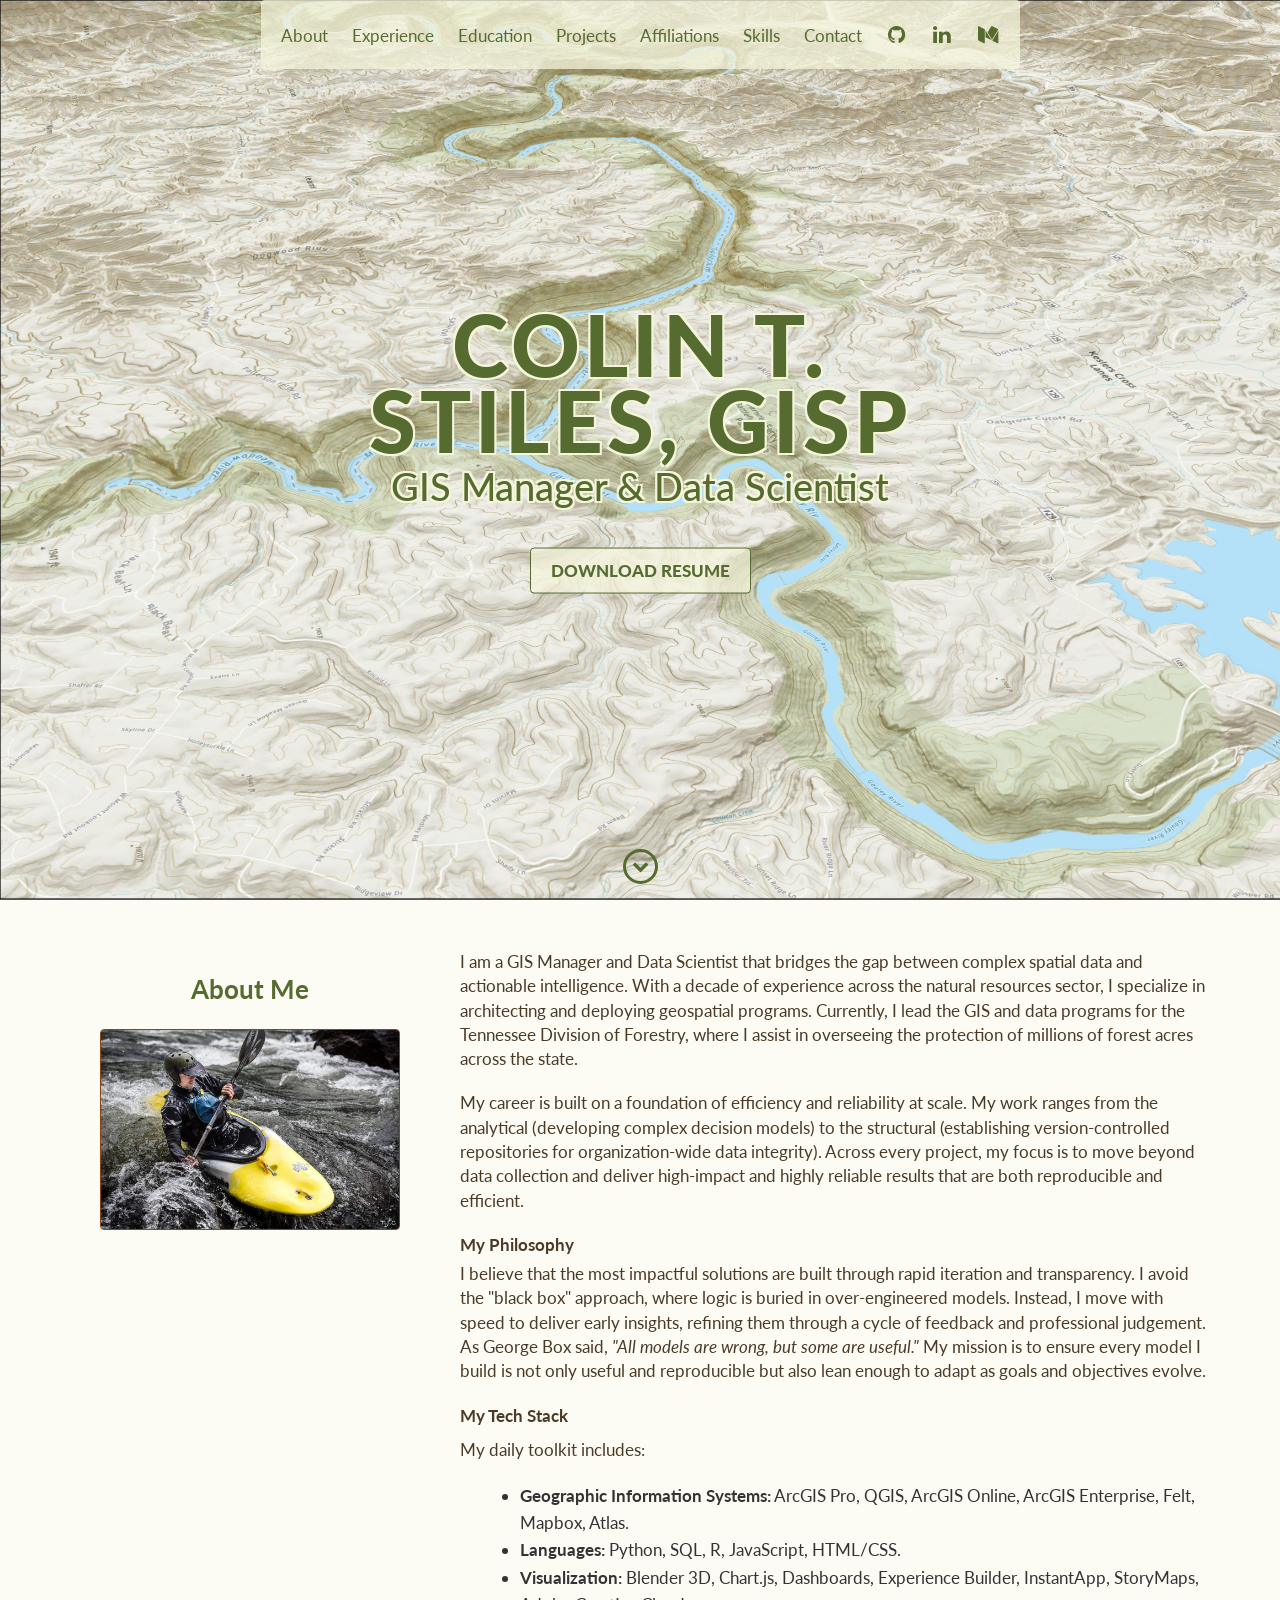
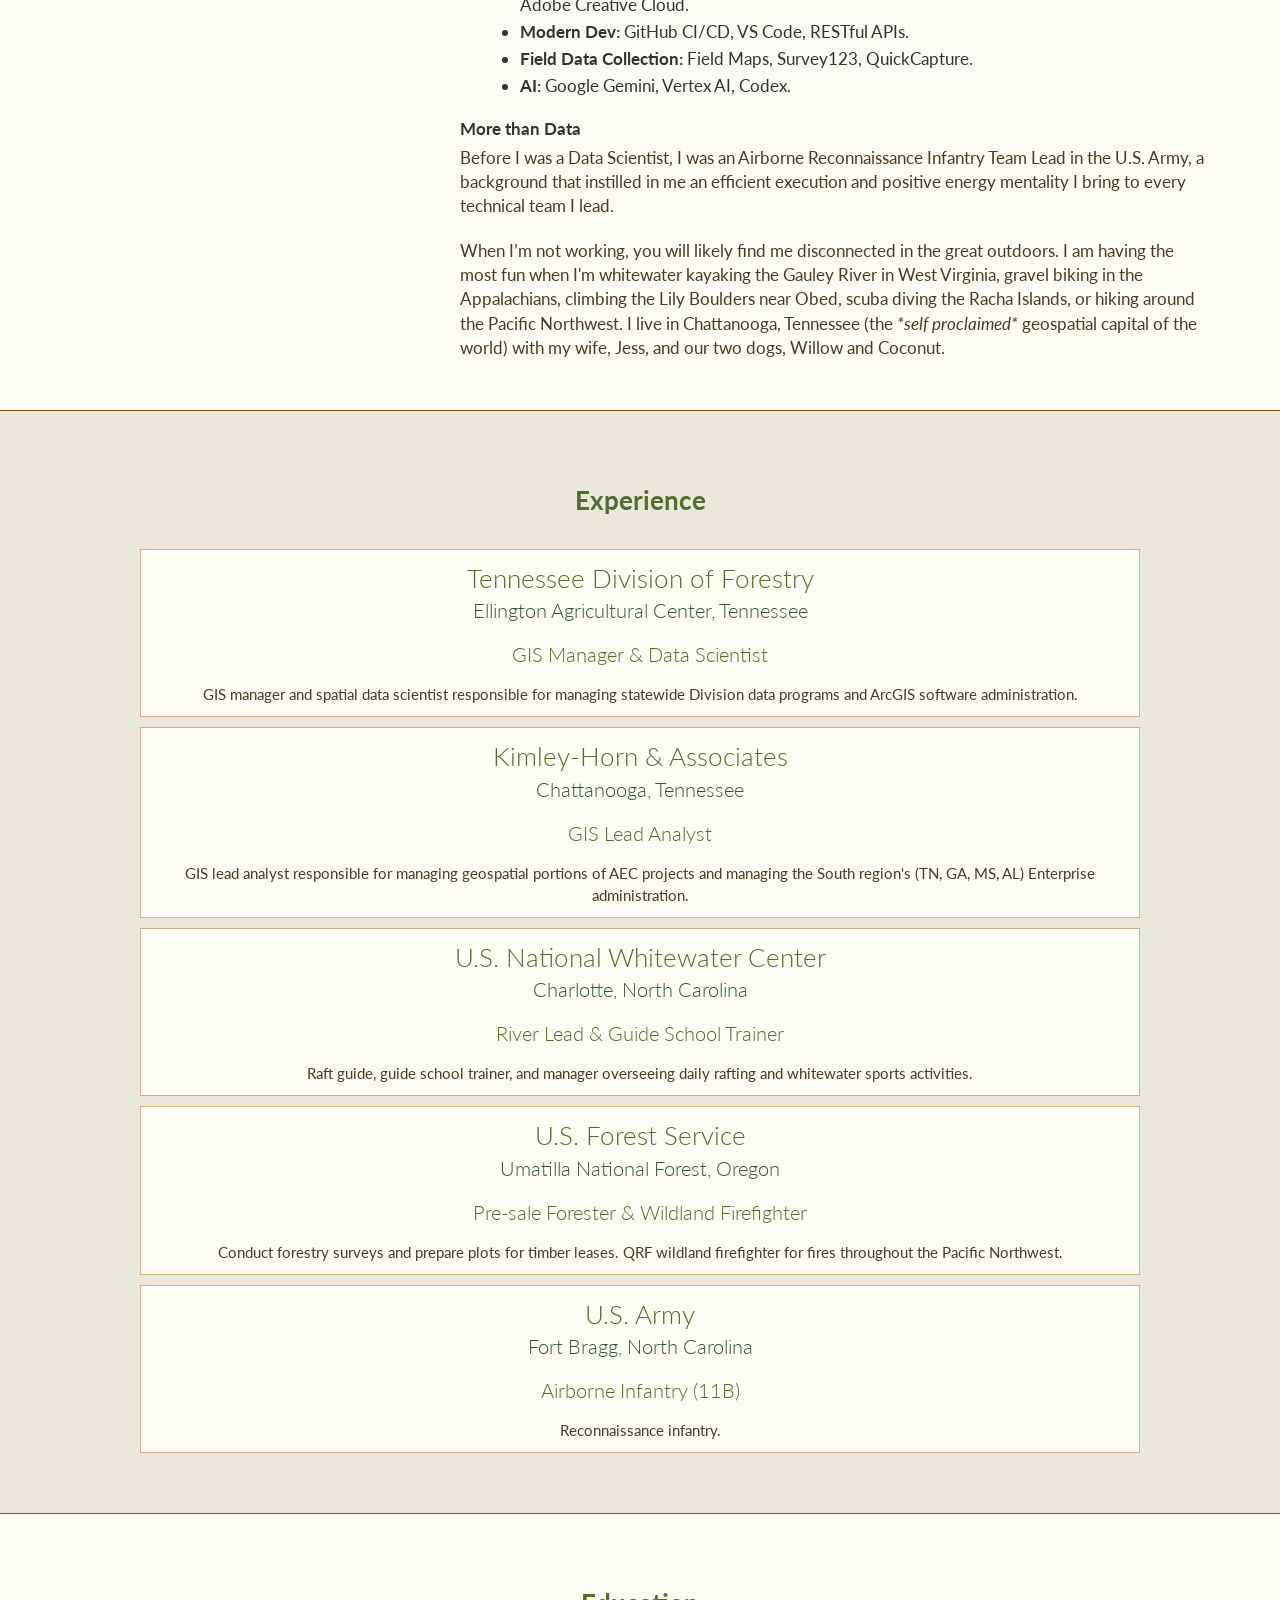
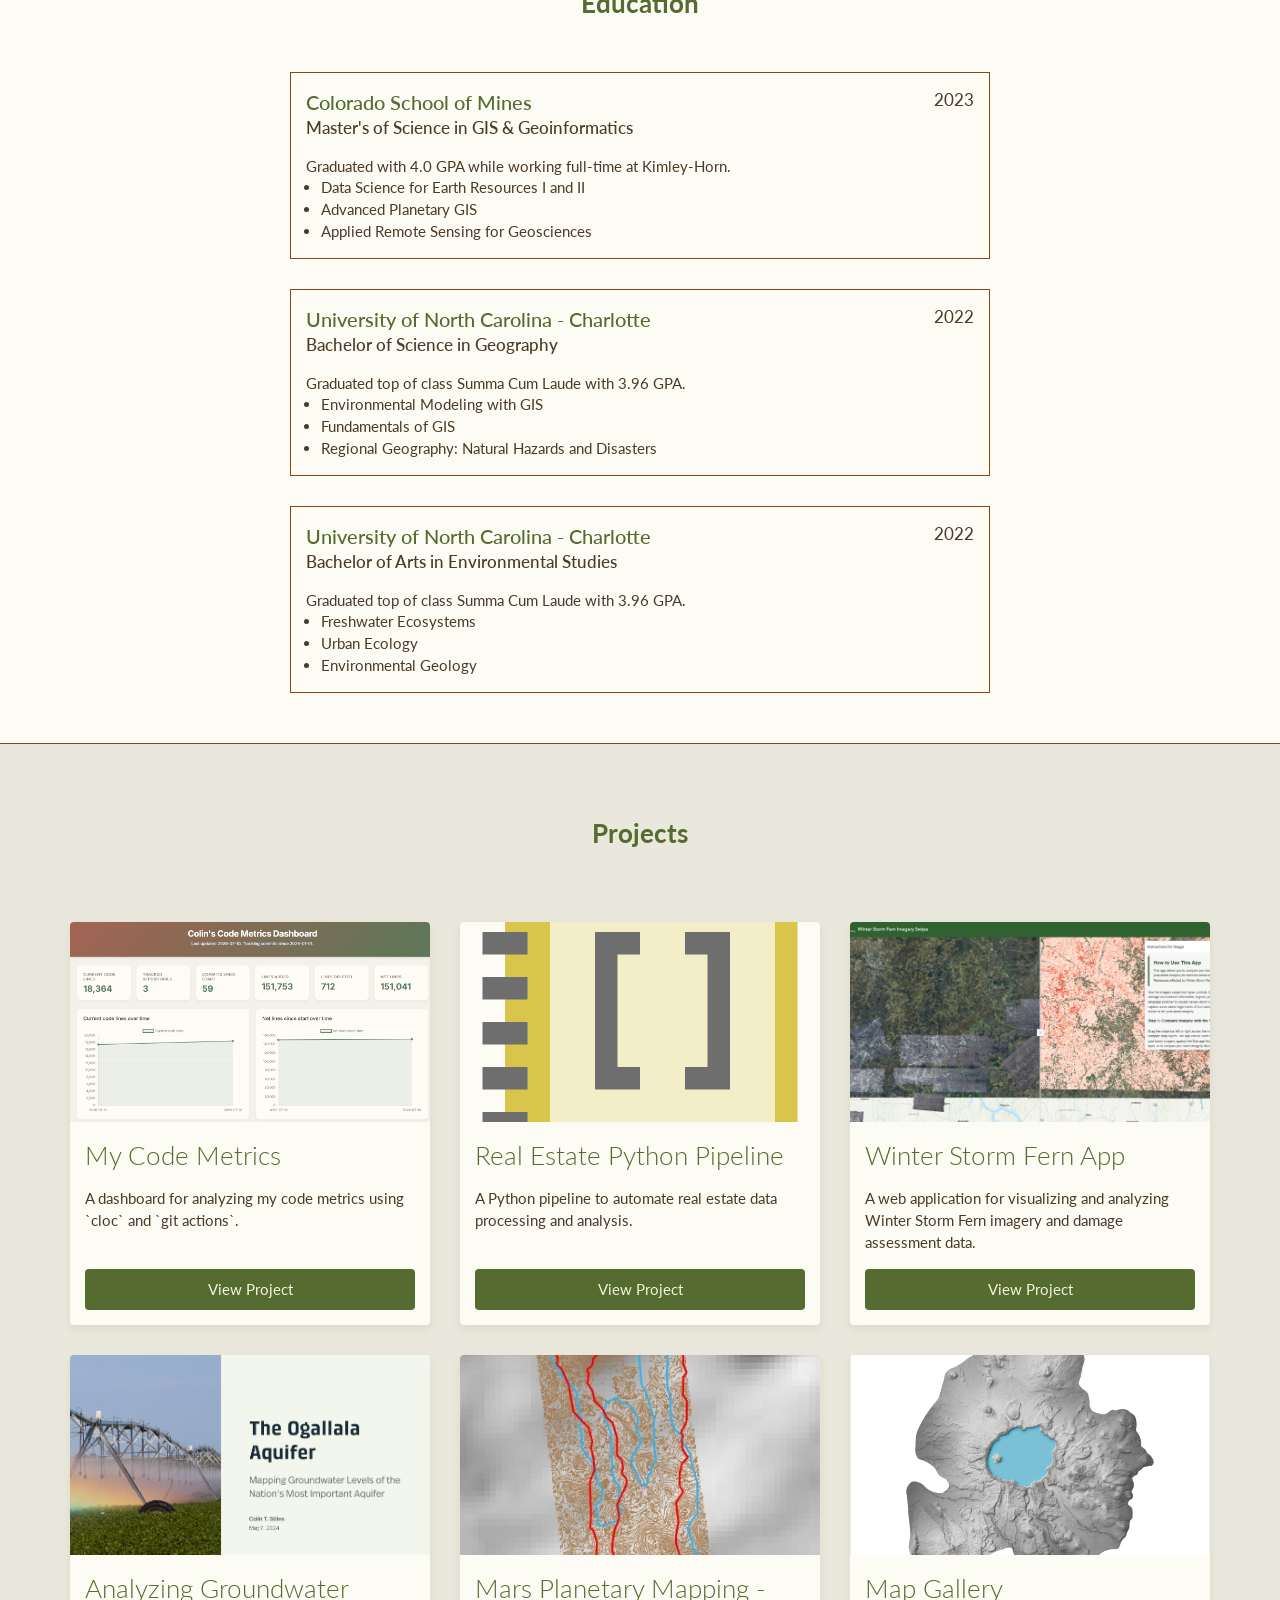
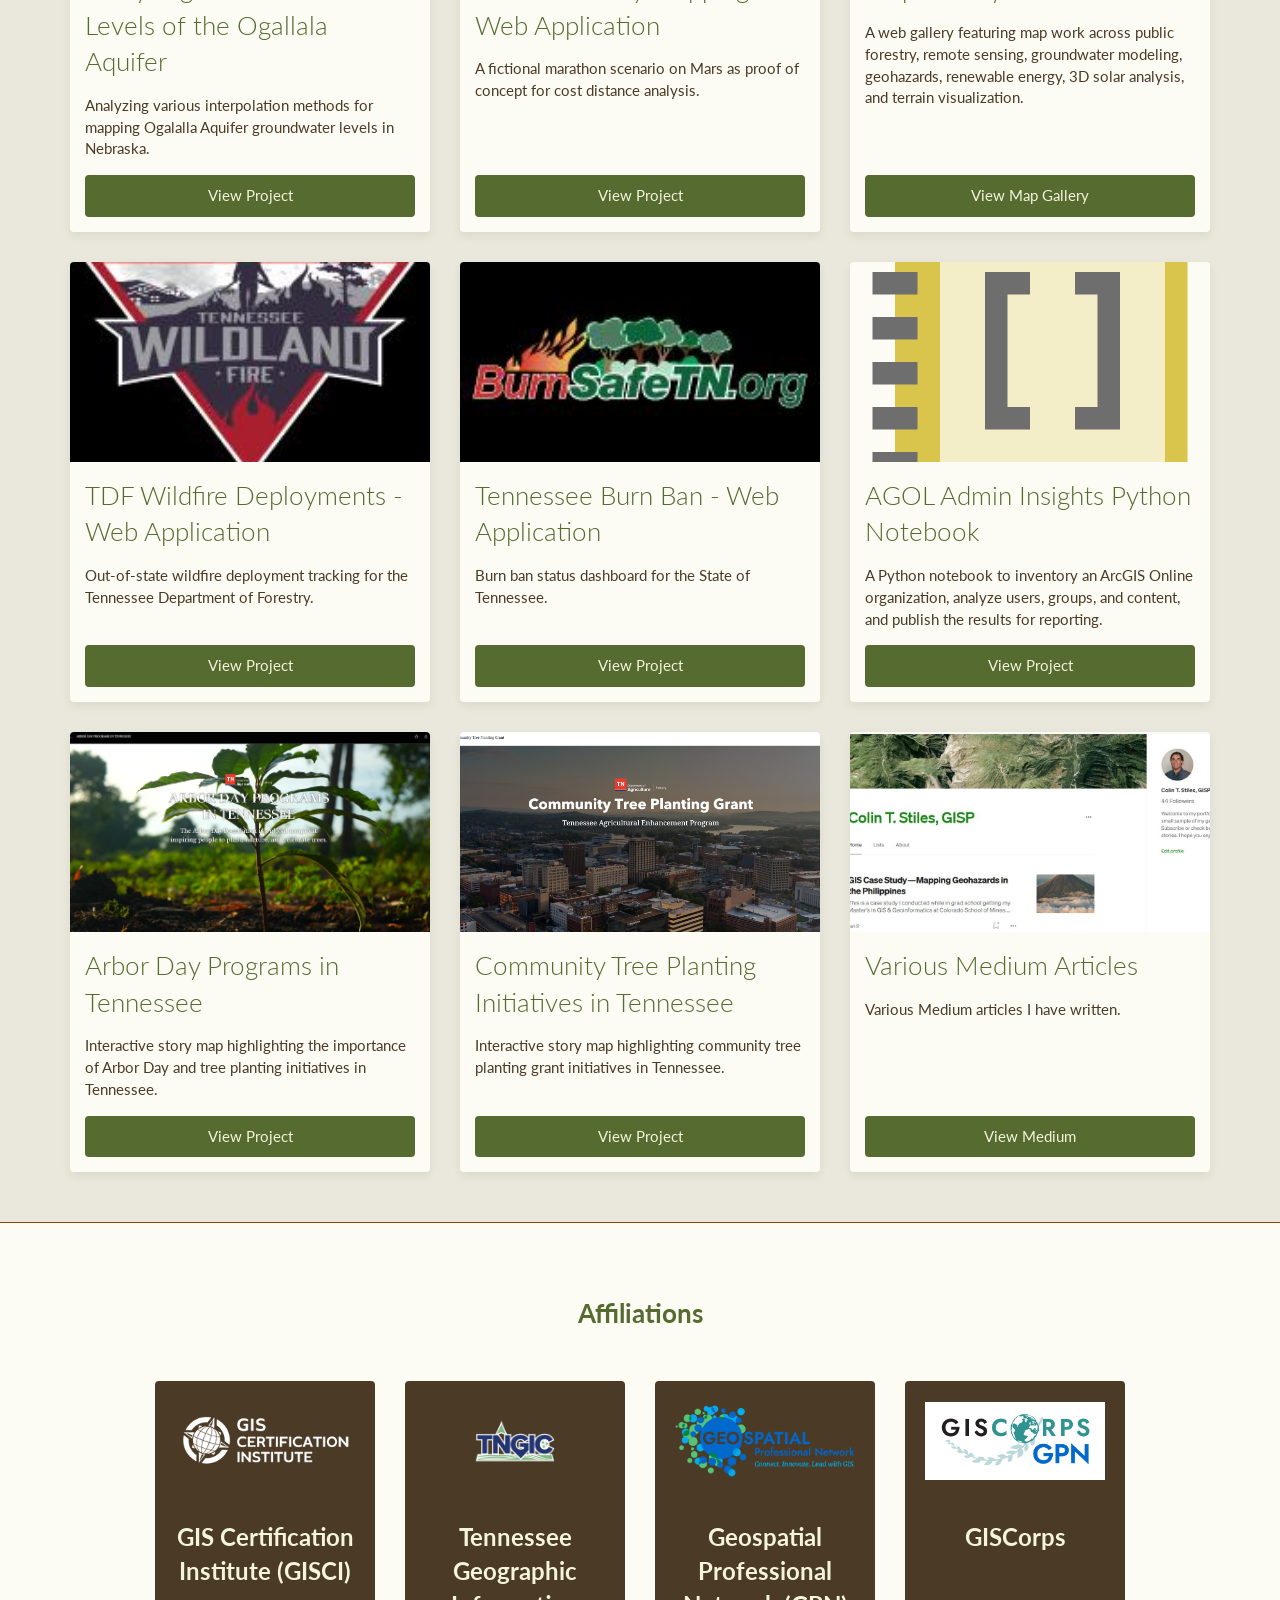
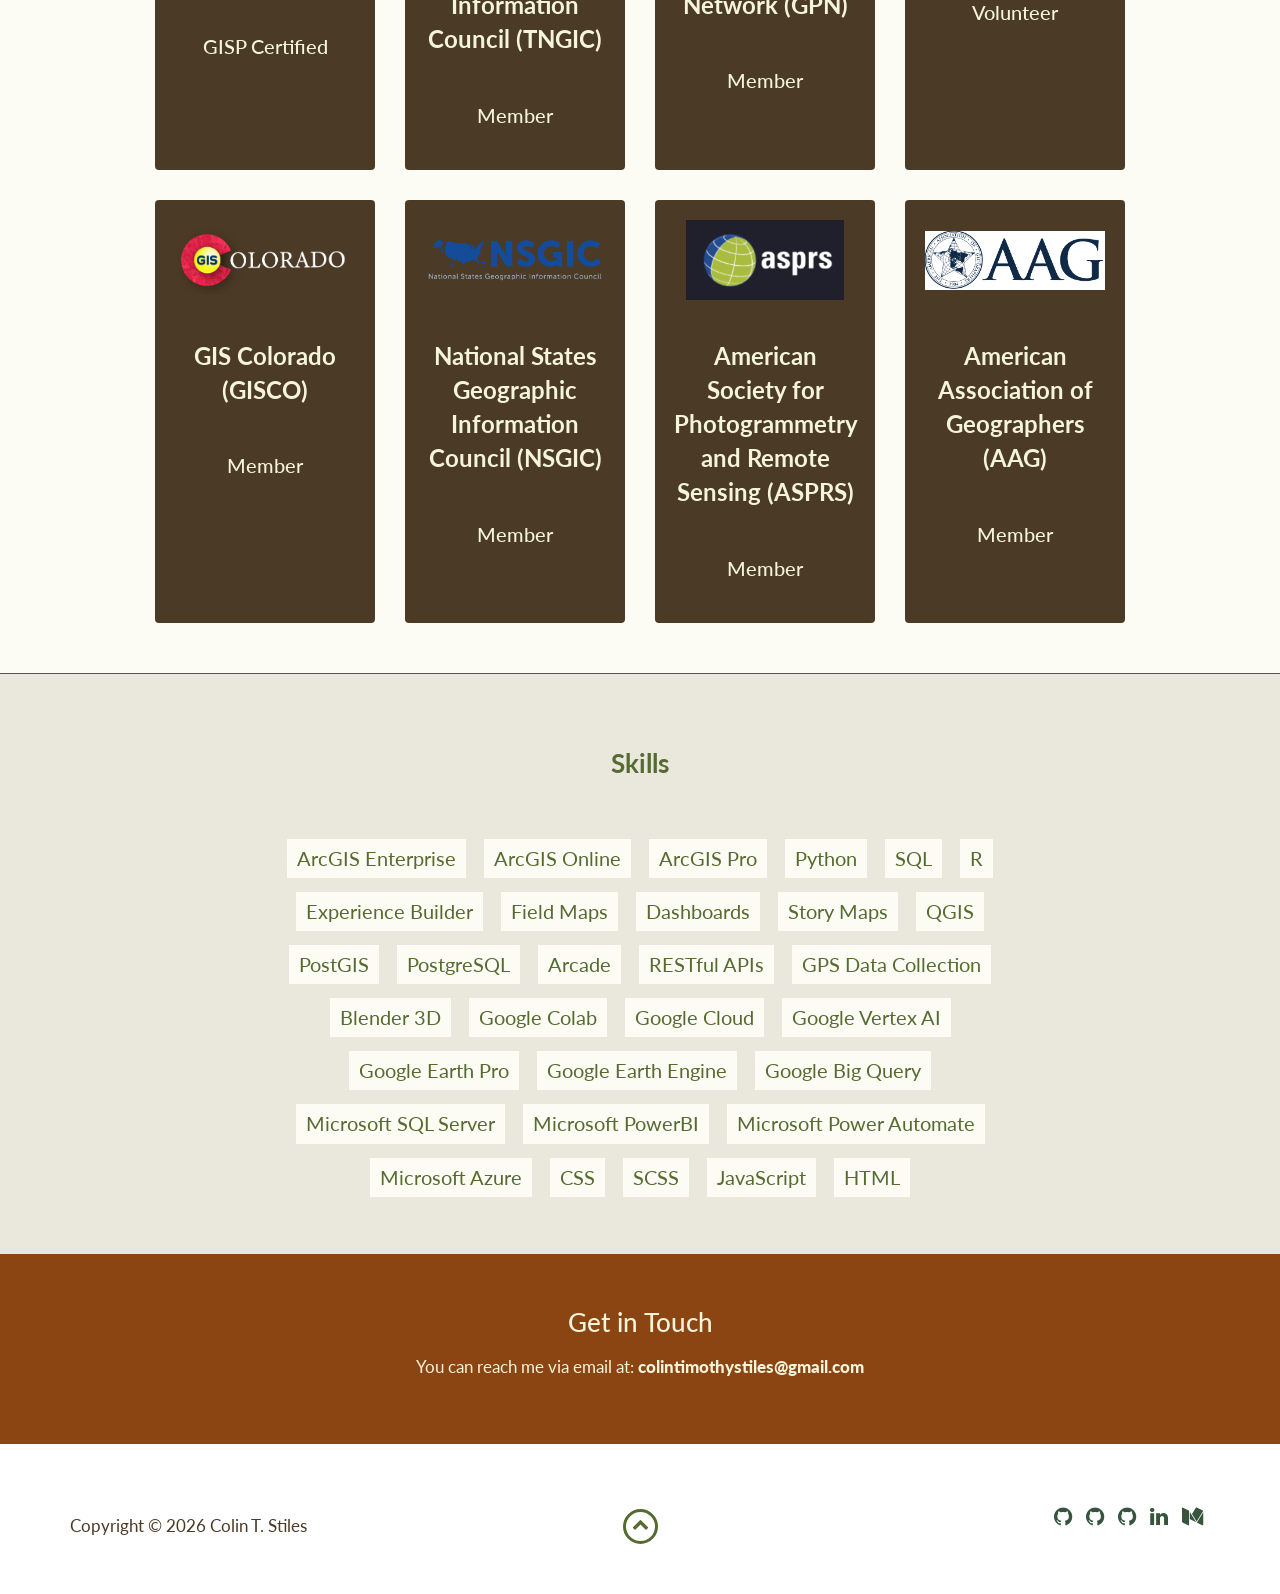
==== commit 8da6e2d6: "Replace combined map gallery with dedicated map gallery page and update links" ====
--- a/index.html
+++ b/index.html
@@ -330,20 +330,20 @@
                     </div>
                 </div>
 
-                <div class="project shadow-large">
-                    <div class="project-image">
-                        <a href="combined-map-gallery.html" target="_blank" rel="noopener noreferrer">
-                            <img src="images/map-gallery.jpg" alt="Map Gallery overview" />
-                        </a>
-                    </div>
-                    <div class="project-info">
-                        <h3>Map Gallery</h3>
-                        <p>
-                            A single web gallery featuring map work across public forestry, remote sensing, groundwater modeling, geohazards, renewable energy, 3D solar analysis, and terrain visualization.
-                        </p>
-                        <a href="combined-map-gallery.html" target="_blank" rel="noopener noreferrer">View Map Gallery</a>
-                    </div>
-				</div>
+                <div class="project shadow-large">
+                    <div class="project-image">
+                        <a href="map-gallery.html" target="_blank" rel="noopener noreferrer">
+                            <img src="images/map-gallery.jpg" alt="Map Gallery overview" />
+                        </a>
+                    </div>
+                    <div class="project-info">
+                        <h3>Map Gallery</h3>
+                        <p>
+                            A web gallery featuring map work across public forestry, remote sensing, groundwater modeling, geohazards, renewable energy, 3D solar analysis, and terrain visualization.
+                        </p>
+                        <a href="map-gallery.html" target="_blank" rel="noopener noreferrer">View Map Gallery</a>
+                    </div>
+				</div>
 
                 <div class="project shadow-large">
                     <div class="project-image">
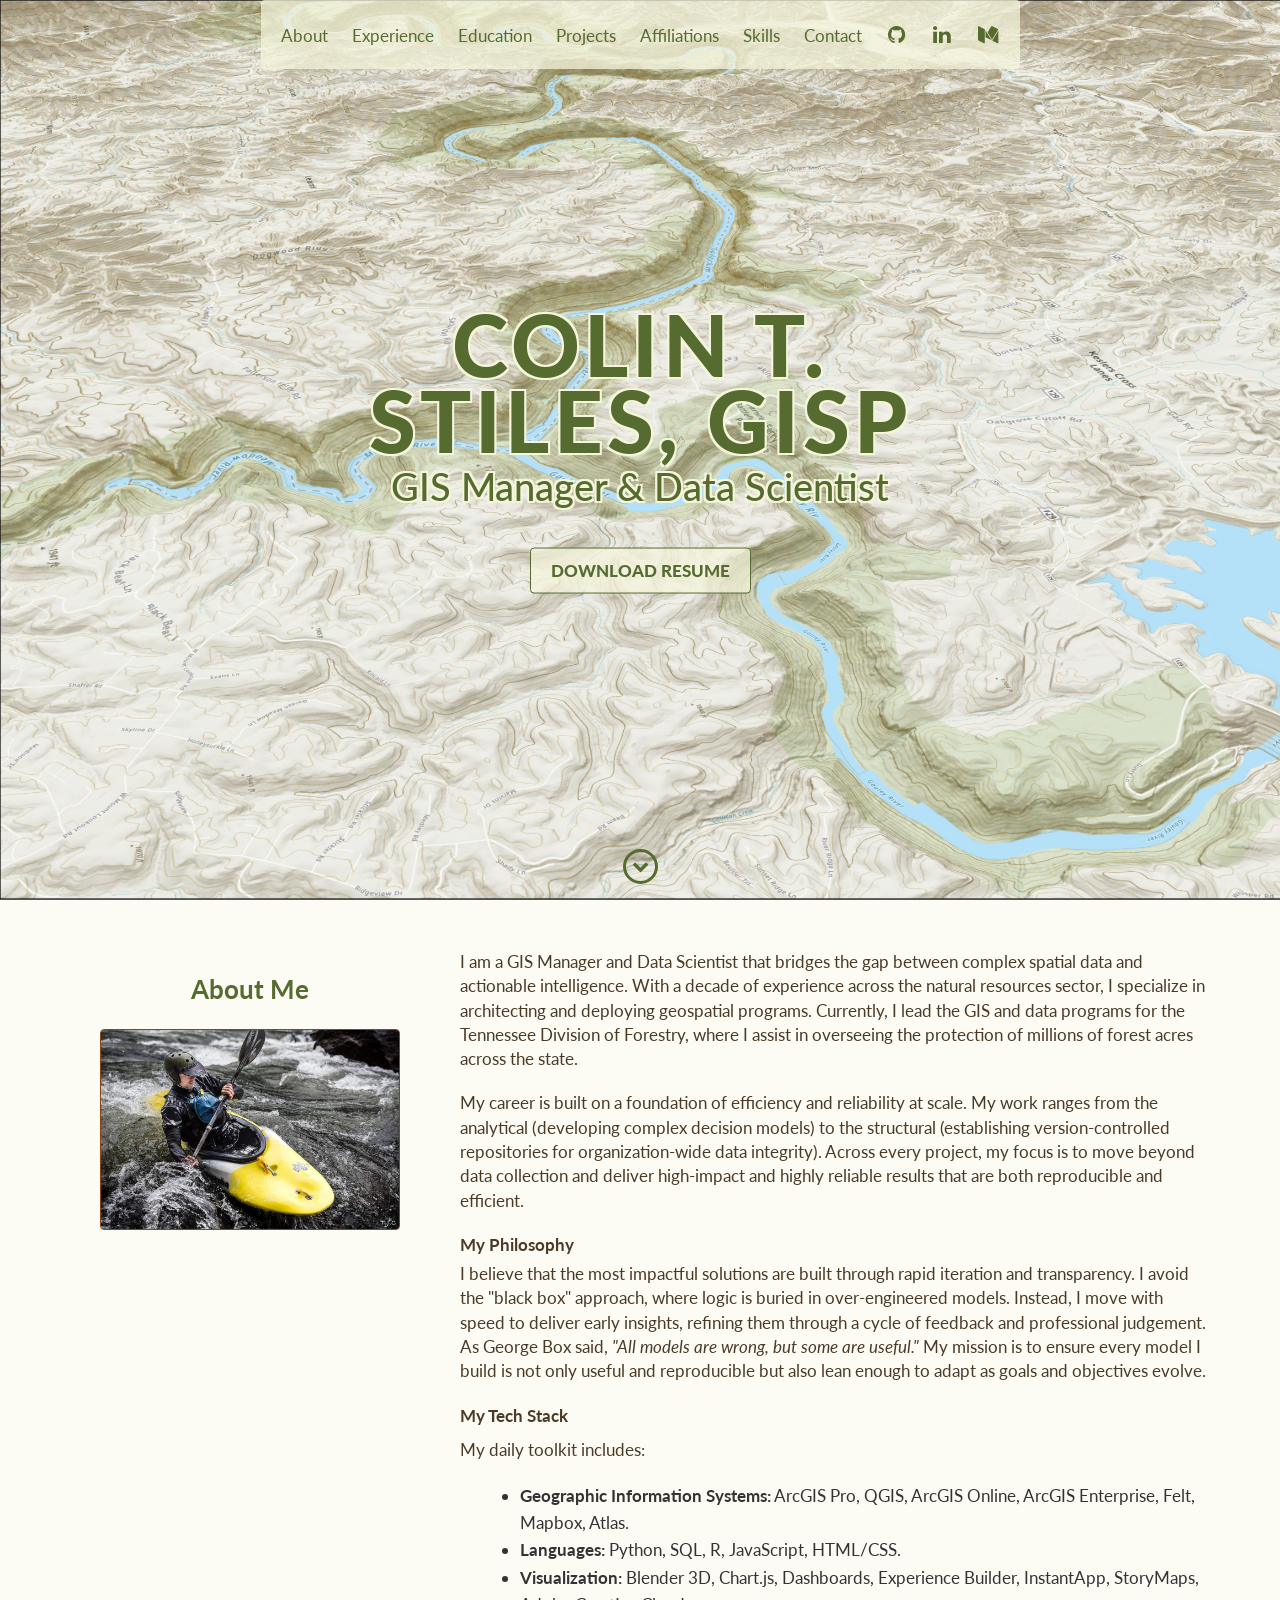
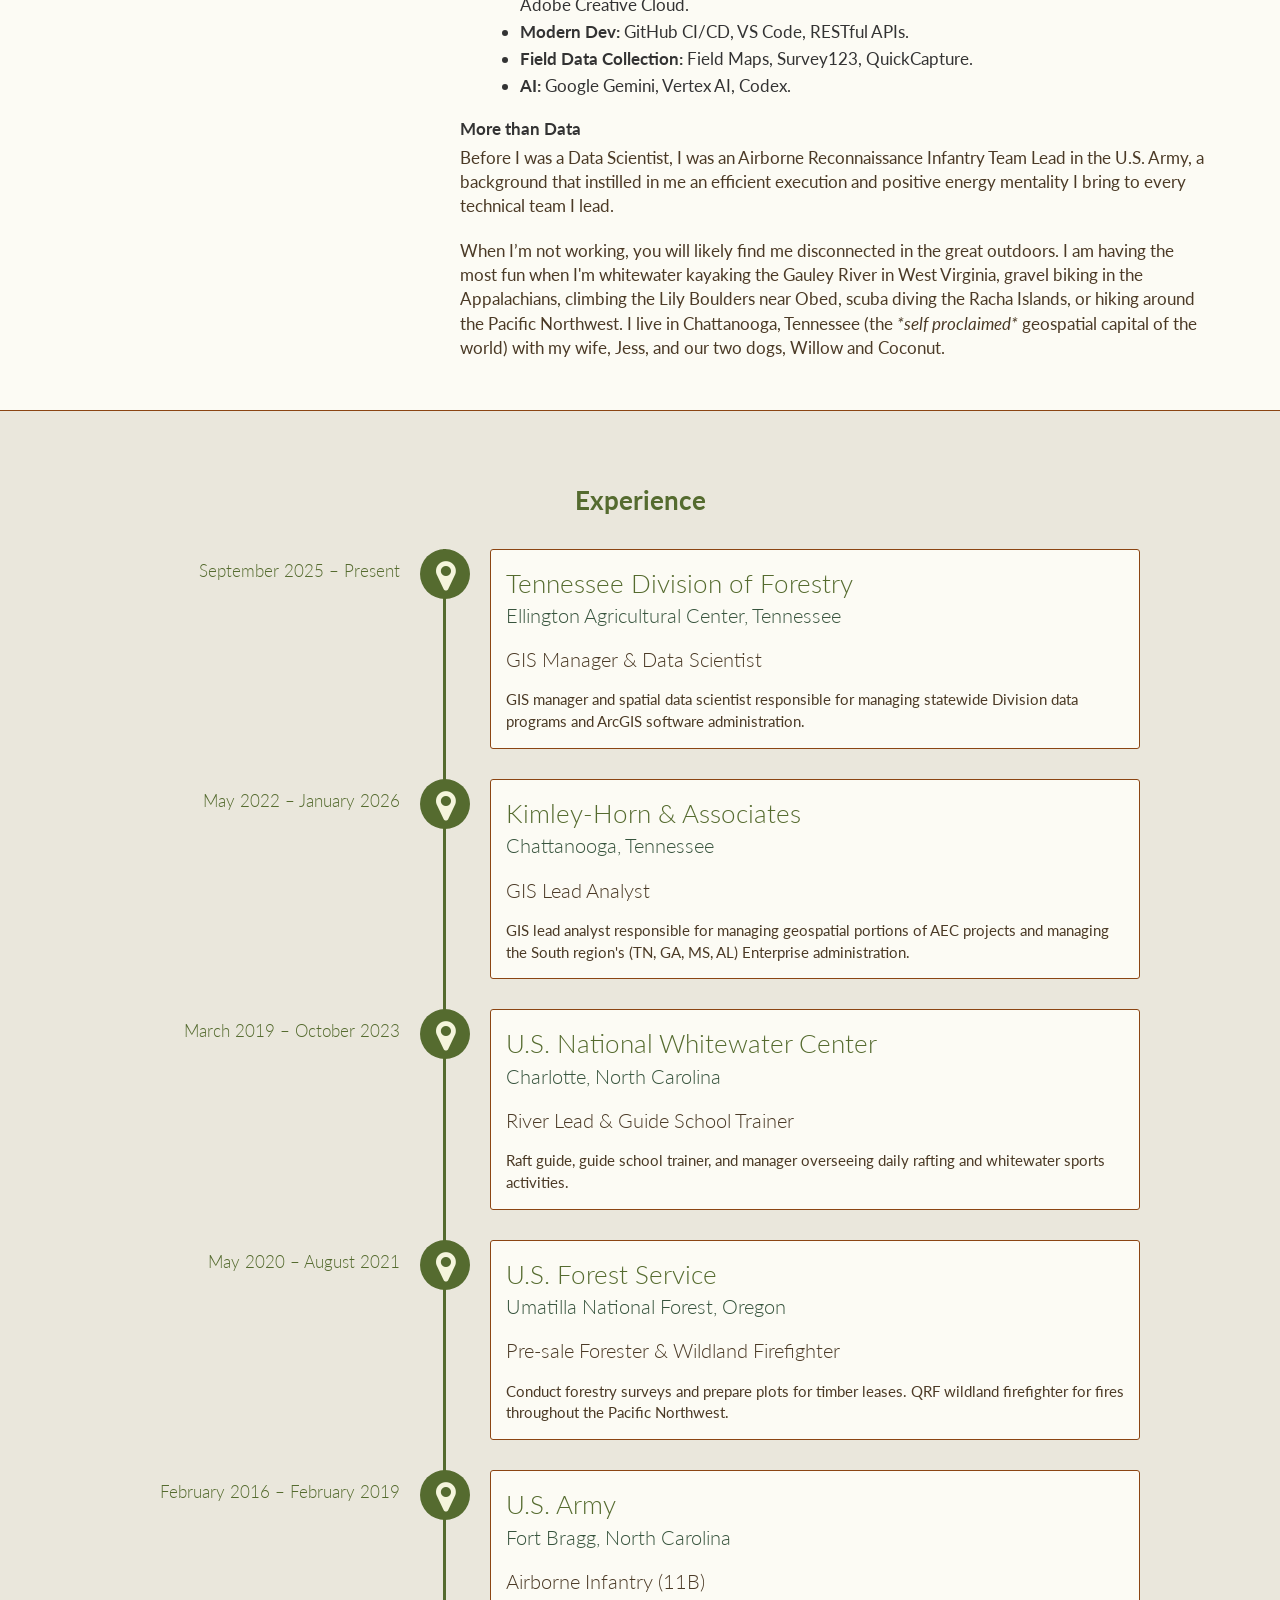
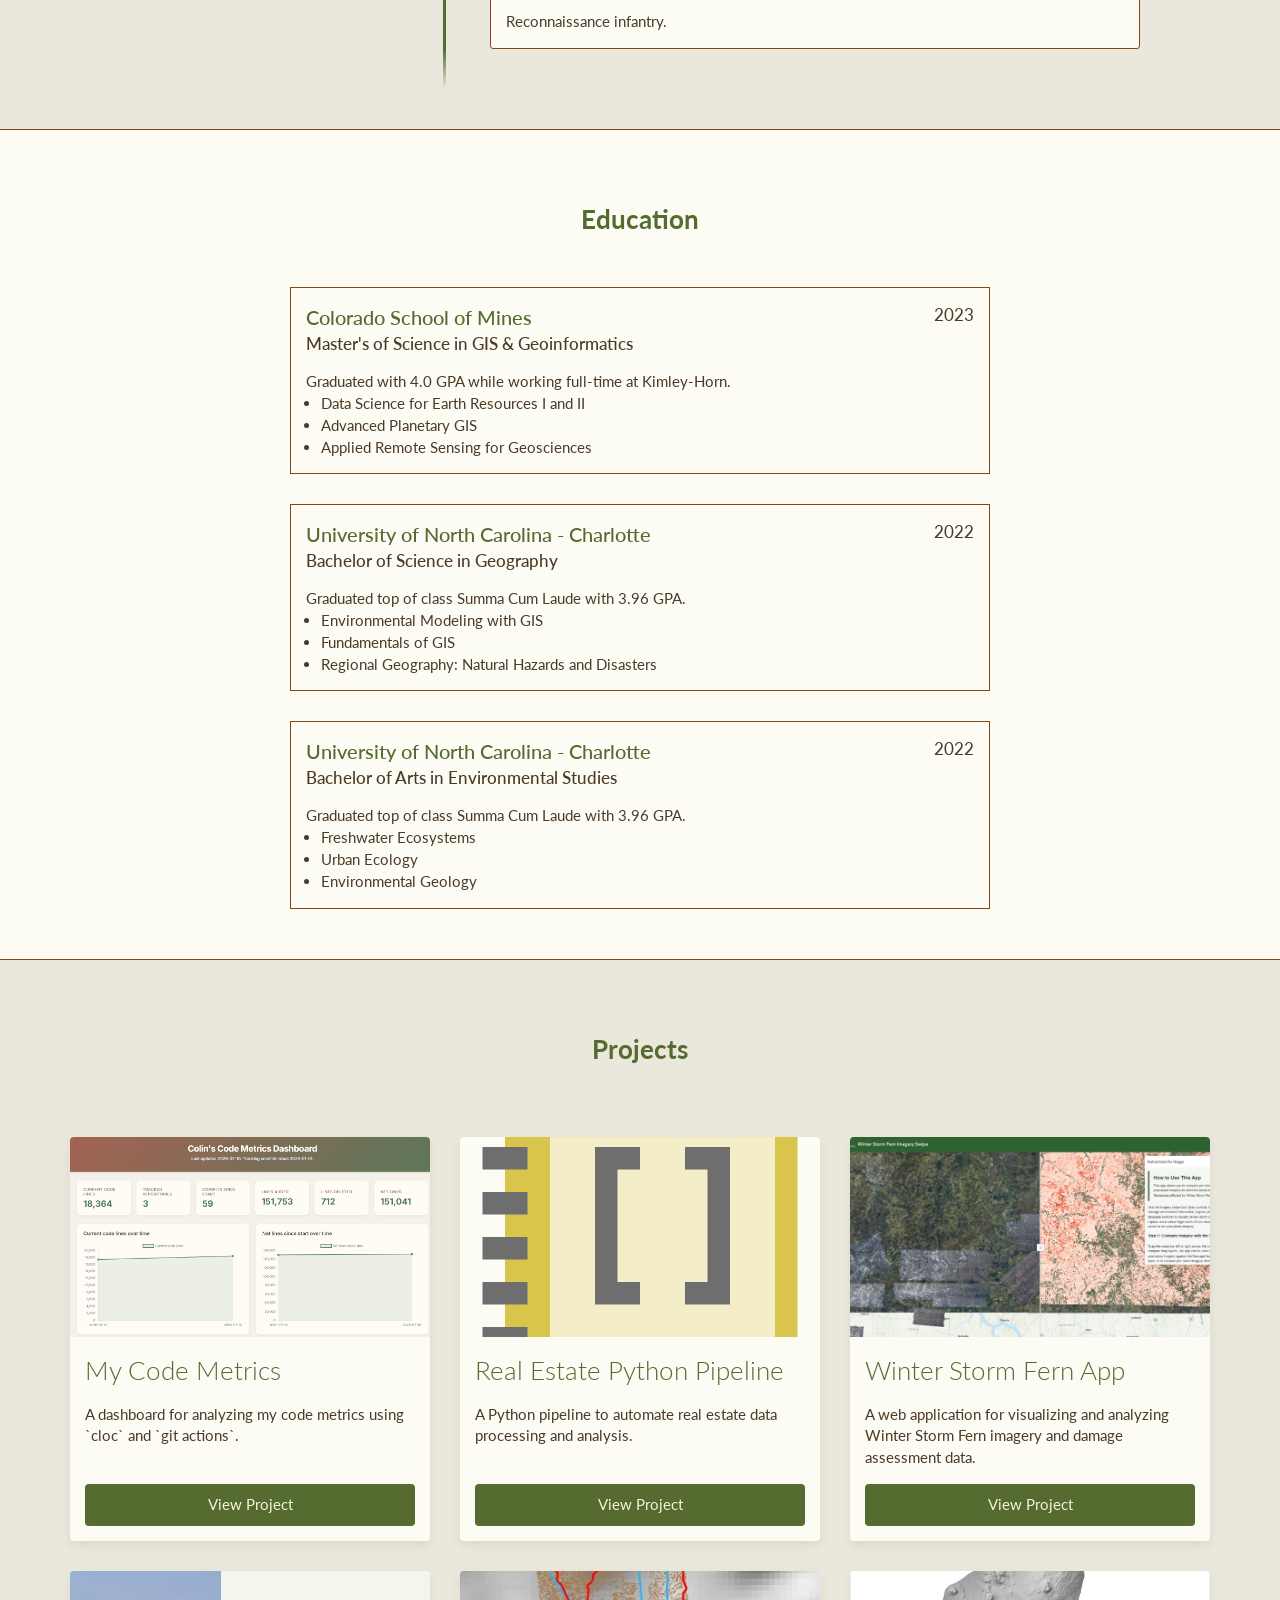
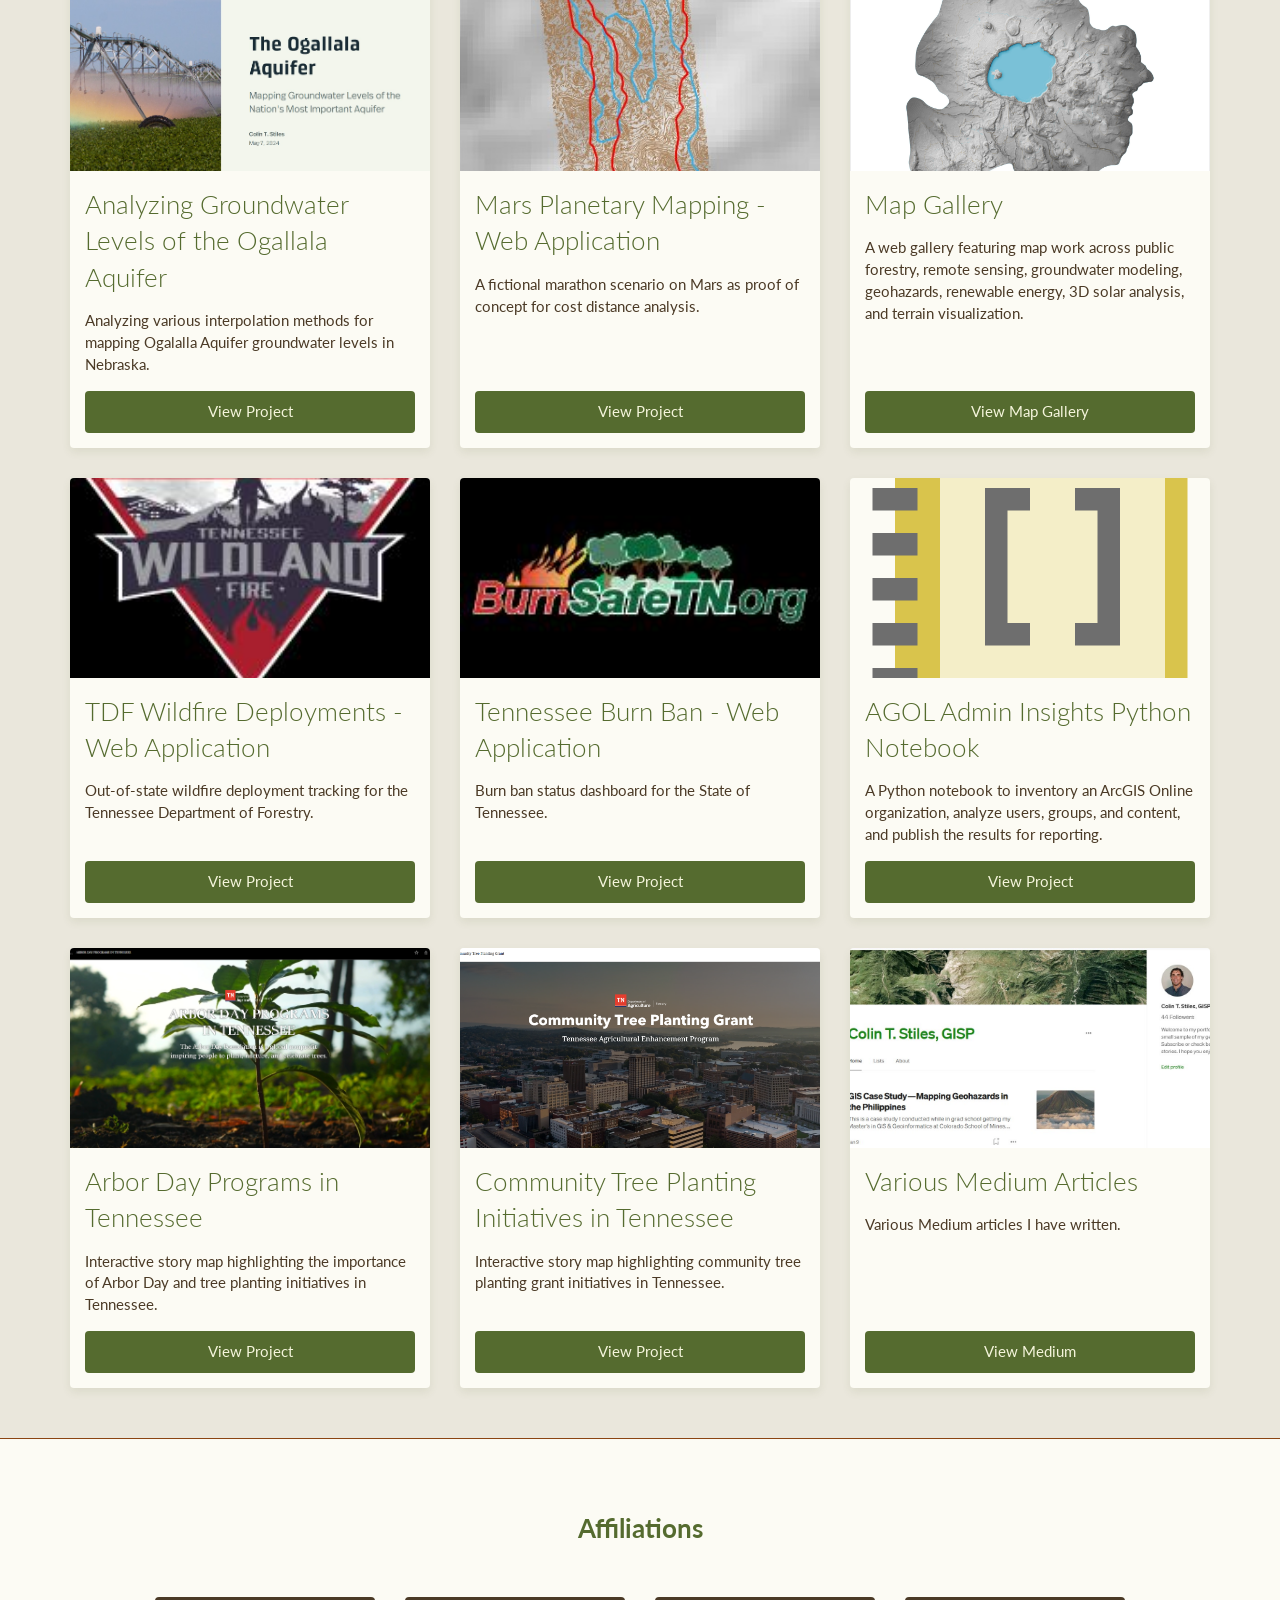
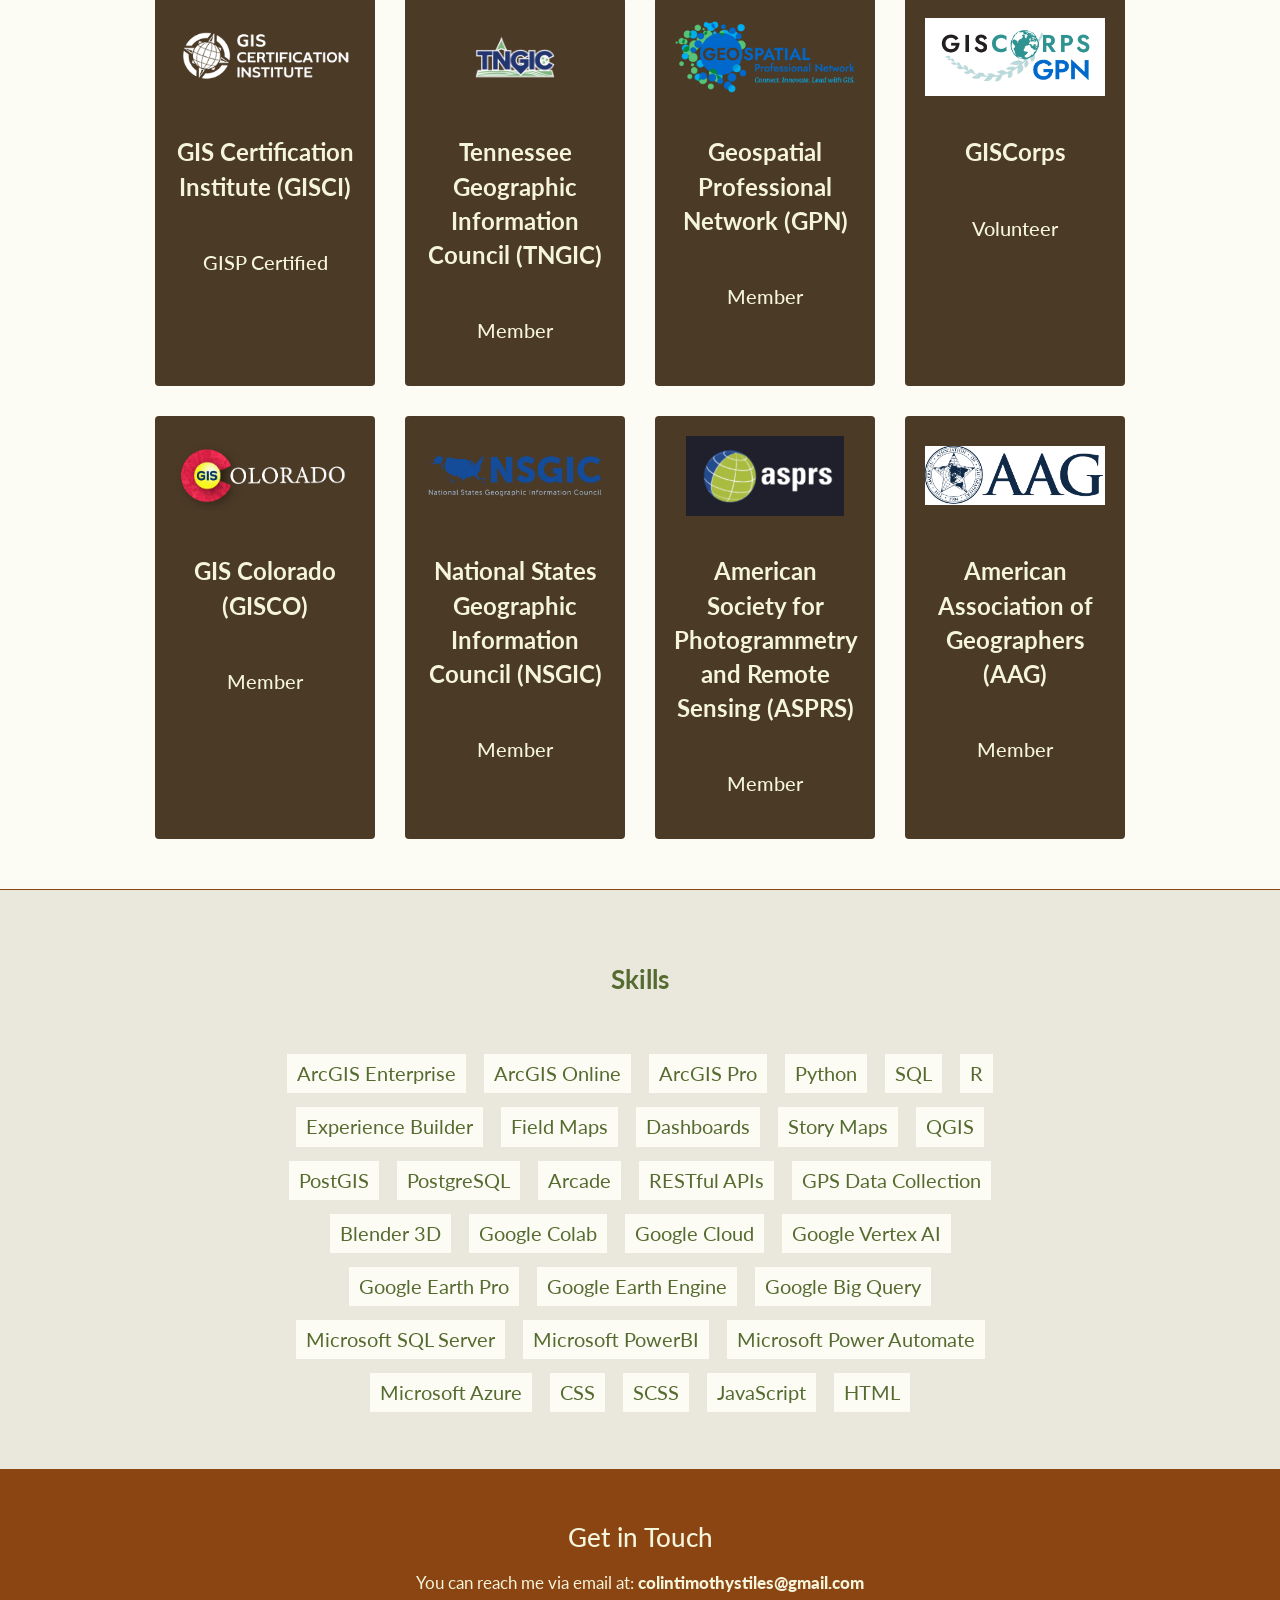
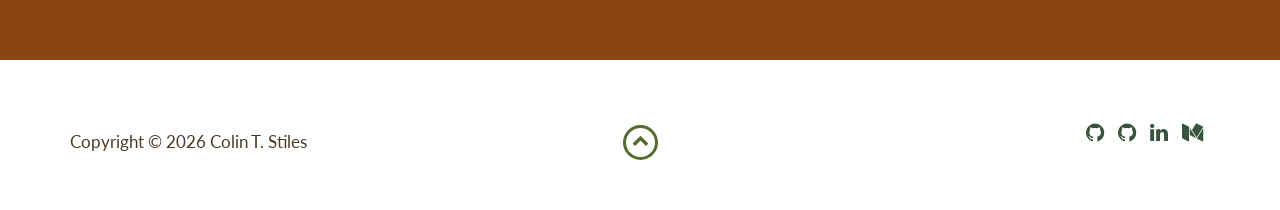
==== commit db7dc87f: "Remove outdated GitHub link from social section in index.html" ====
--- a/index.html
+++ b/index.html
@@ -571,9 +571,6 @@
                             <a href="https://github.com/colinstiles" target="_blank" rel="noopener noreferrer"><i class="fa fa-github" aria-hidden="true"></i><span class="social-label">Personal</span></a>
                         </li>
                         <li>
-                            <a href="https://github.com/colin-tda" target="_blank" rel="noopener noreferrer"><i class="fa fa-github" aria-hidden="true"></i><span class="social-label">Work</span></a>
-                        </li>
-                        <li>
                             <a href="https://github.com/tn-dept-ag" target="_blank" rel="noopener noreferrer"><i class="fa fa-github" aria-hidden="true"></i><span class="social-label">Org</span></a>
                         </li>
                         <li>
@@ -593,4 +590,4 @@
     <script src="js/scripts.js"></script>
 </body>
 
-</html>
+</html>
